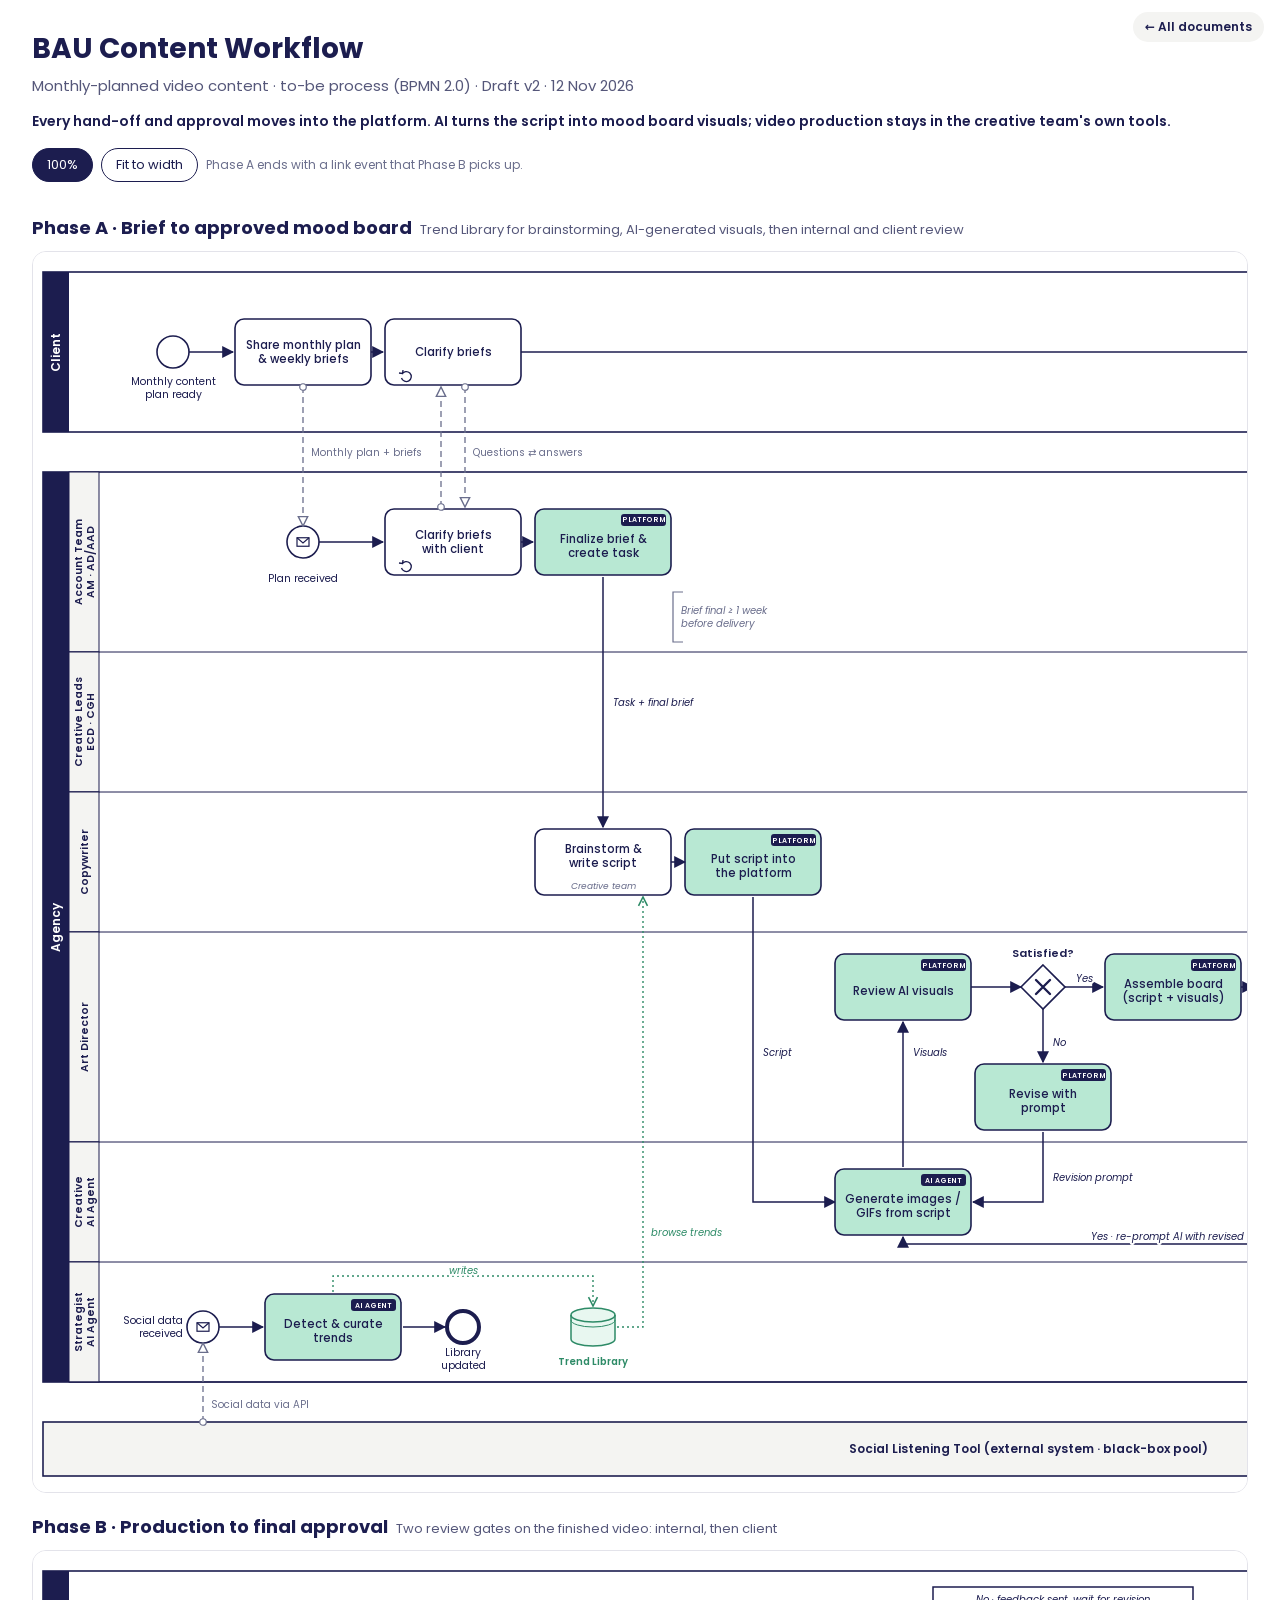
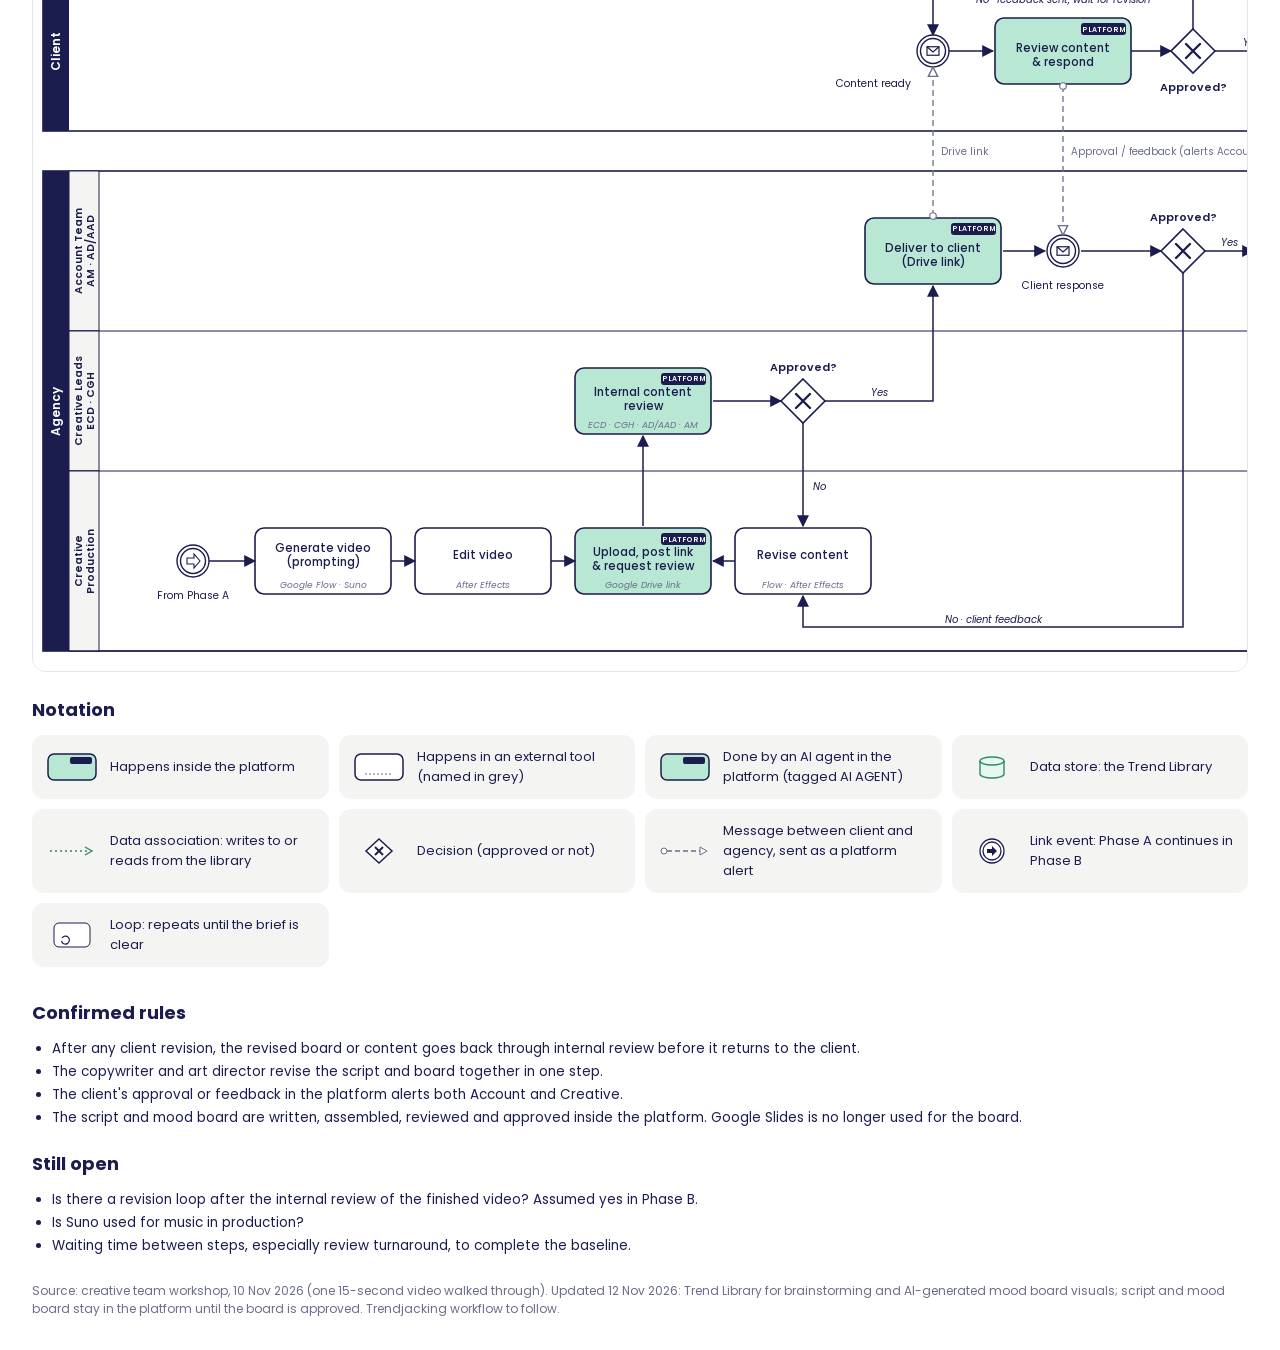
==== bau-bpmn.html @ 3fa32e84 "Add workflow BPMNs, SLA simulations and directory page Co-Authored-By: Claude Opus 5.5 <noreply@anth" ====
<!DOCTYPE html>
<html lang="en">
<head>
<meta charset="utf-8">
<meta name="robots" content="noindex, nofollow">
<meta name="viewport" content="width=device-width, initial-scale=1">
<title>BAU Content Workflow · BPMN</title>
<link href="https://fonts.googleapis.com/css2?family=Poppins:wght@400;500;600;700&display=swap" rel="stylesheet">
<style>
  :root { --navy:#1C1D4F; --mint:#B8E8D3; --grey:#F4F4F2; --msg:#6A6E8C; }
  * { box-sizing:border-box; }
  body { margin:0; font-family:Poppins, system-ui, sans-serif; color:var(--navy); background:#fff; }
  header { padding:28px 32px 4px; }
  h1 { margin:0; font-size:28px; font-weight:700; }
  .sub { margin:4px 0 0; font-size:15px; color:#55577a; }
  .key { margin:14px 0 0; font-size:14px; font-weight:600; }
  .toolbar { display:flex; gap:8px; align-items:center; padding:12px 32px; flex-wrap:wrap; }
  .toolbar button { font:inherit; font-size:13px; padding:6px 14px; border-radius:999px; border:1.5px solid var(--navy); background:#fff; color:var(--navy); cursor:pointer; }
  .toolbar button.on { background:var(--navy); color:#fff; }
  .toolbar span { font-size:12px; color:var(--msg); }
  h2 { font-size:18px; margin:20px 32px 10px; }
  h2 small { font-weight:400; font-size:13px; color:#55577a; margin-left:8px; }
  .canvas { margin:0 32px; border-radius:14px; border:1px solid #e3e3ea; overflow:auto; background:#fff; }
  .canvas svg { display:block; }
  body.fit .canvas svg { width:100%; height:auto; }
  section { padding:16px 32px 8px; }
  .legend { display:grid; grid-template-columns:repeat(auto-fill, minmax(240px, 1fr)); gap:10px; }
  .card { background:var(--grey); border-radius:12px; padding:12px 14px; display:flex; gap:12px; align-items:center; font-size:13px; }
  .card svg { flex:none; }
  ul.q { margin:0; padding-left:20px; font-size:13.5px; line-height:1.7; }
  footer { padding:16px 32px 32px; font-size:12px; color:var(--msg); }
</style>
</head>
<body>
<a href="./" style="position:fixed;top:12px;right:16px;z-index:20;font:600 12px Poppins,system-ui,sans-serif;color:#1C1D4F;background:#F4F4F2;border-radius:999px;padding:6px 12px;text-decoration:none">← All documents</a>
<header>
  <h1>BAU Content Workflow</h1>
  <p class="sub">Monthly-planned video content · to-be process (BPMN 2.0) · Draft v2 · 12 Nov 2026</p>
  <p class="key">Every hand-off and approval moves into the platform. AI turns the script into mood board visuals; video production stays in the creative team's own tools.</p>
</header>
<div class="toolbar">
  <button id="b100" class="on">100%</button><button id="bfit">Fit to width</button>
  <span>Phase A ends with a link event that Phase B picks up.</span>
</div>

<h2>Phase A · Brief to approved mood board<small>Trend Library for brainstorming, AI-generated visuals, then internal and client review</small></h2>
<div class="canvas"><svg id="bpmnA" xmlns="http://www.w3.org/2000/svg" viewBox="0 0 1990 1240" width="1990" height="1240" role="img" aria-label="Phase A: from monthly plan and brief to a client-approved mood board" font-family="Poppins, system-ui, sans-serif"><defs>
<marker id="seqArrow" viewBox="0 0 10 10" refX="9" refY="5" markerWidth="8" markerHeight="8" orient="auto-start-reverse"><path d="M 0 0 L 10 5 L 0 10 z" fill="#1C1D4F"/></marker>
<marker id="msgArrow" viewBox="0 0 10 10" refX="9" refY="5" markerWidth="9" markerHeight="9" orient="auto-start-reverse"><path d="M 1 1 L 9 5 L 1 9 z" fill="#fff" stroke="#6A6E8C" stroke-width="1.2"/></marker>
<marker id="assocArrow" viewBox="0 0 10 10" refX="9" refY="5" markerWidth="8" markerHeight="8" orient="auto-start-reverse"><path d="M 1 1 L 9 5 L 1 9" fill="none" stroke="#2E8B67" stroke-width="1.4"/></marker>
<marker id="msgStart" viewBox="0 0 10 10" refX="5" refY="5" markerWidth="7" markerHeight="7"><circle cx="5" cy="5" r="3.6" fill="#fff" stroke="#6A6E8C" stroke-width="1.3"/></marker>
</defs><rect x="10" y="20" width="1970" height="160" fill="#fff" stroke="#1C1D4F" stroke-width="1.6"/><rect x="10" y="20" width="26" height="160" fill="#1C1D4F"/><text transform="translate(27.0 100.0) rotate(-90)" font-size="12" font-weight="600" fill="#fff" text-anchor="middle">Client</text><rect x="10" y="220" width="1970" height="910" fill="#fff" stroke="#1C1D4F" stroke-width="1.6"/><rect x="10" y="220" width="26" height="910" fill="#1C1D4F"/><text transform="translate(27.0 675.0) rotate(-90)" font-size="12" font-weight="600" fill="#fff" text-anchor="middle">Agency</text><rect x="36" y="220" width="30" height="180" fill="#F4F4F2" stroke="#1C1D4F" stroke-width="1"/><line x1="36" y1="400" x2="1980" y2="400" stroke="#1C1D4F" stroke-width="1"/><text transform="translate(49.0 310.0) rotate(-90)" font-size="10.5" font-weight="600" fill="#1C1D4F" text-anchor="middle">Account Team</text><text transform="translate(61.0 310.0) rotate(-90)" font-size="10.5" font-weight="600" fill="#1C1D4F" text-anchor="middle">AM · AD/AAD</text><rect x="36" y="400" width="30" height="140" fill="#F4F4F2" stroke="#1C1D4F" stroke-width="1"/><line x1="36" y1="540" x2="1980" y2="540" stroke="#1C1D4F" stroke-width="1"/><text transform="translate(49.0 470.0) rotate(-90)" font-size="10.5" font-weight="600" fill="#1C1D4F" text-anchor="middle">Creative Leads</text><text transform="translate(61.0 470.0) rotate(-90)" font-size="10.5" font-weight="600" fill="#1C1D4F" text-anchor="middle">ECD · CGH</text><rect x="36" y="540" width="30" height="140" fill="#F4F4F2" stroke="#1C1D4F" stroke-width="1"/><line x1="36" y1="680" x2="1980" y2="680" stroke="#1C1D4F" stroke-width="1"/><text transform="translate(55.0 610.0) rotate(-90)" font-size="10.5" font-weight="600" fill="#1C1D4F" text-anchor="middle">Copywriter</text><rect x="36" y="680" width="30" height="210" fill="#F4F4F2" stroke="#1C1D4F" stroke-width="1"/><line x1="36" y1="890" x2="1980" y2="890" stroke="#1C1D4F" stroke-width="1"/><text transform="translate(55.0 785.0) rotate(-90)" font-size="10.5" font-weight="600" fill="#1C1D4F" text-anchor="middle">Art Director</text><rect x="36" y="890" width="30" height="120" fill="#F4F4F2" stroke="#1C1D4F" stroke-width="1"/><line x1="36" y1="1010" x2="1980" y2="1010" stroke="#1C1D4F" stroke-width="1"/><text transform="translate(49.0 950.0) rotate(-90)" font-size="10.5" font-weight="600" fill="#1C1D4F" text-anchor="middle">Creative</text><text transform="translate(61.0 950.0) rotate(-90)" font-size="10.5" font-weight="600" fill="#1C1D4F" text-anchor="middle">AI Agent</text><rect x="36" y="1010" width="30" height="120" fill="#F4F4F2" stroke="#1C1D4F" stroke-width="1"/><line x1="36" y1="1130" x2="1980" y2="1130" stroke="#1C1D4F" stroke-width="1"/><text transform="translate(49.0 1070.0) rotate(-90)" font-size="10.5" font-weight="600" fill="#1C1D4F" text-anchor="middle">Strategist</text><text transform="translate(61.0 1070.0) rotate(-90)" font-size="10.5" font-weight="600" fill="#1C1D4F" text-anchor="middle">AI Agent</text><rect x="10" y="1170" width="1970" height="54" fill="#F4F4F2" stroke="#1C1D4F" stroke-width="1.6"/><text font-size="12" text-anchor="middle" font-weight="600" fill="#1C1D4F"><tspan x="995" y="1201.2">Social Listening Tool  (external system · black-box pool)</tspan></text><circle cx="140" cy="100" r="16" fill="#fff" stroke="#1C1D4F" stroke-width="1.6"/><text font-size="10.5" text-anchor="middle" font-weight="400" fill="#1C1D4F"><tspan x="140" y="133.1">Monthly content</tspan><tspan x="140" y="146.2">plan ready</tspan></text><rect x="202.0" y="67.0" width="136" height="66" rx="9" fill="#fff" stroke="#1C1D4F" stroke-width="1.6"/><text font-size="11.5" text-anchor="middle" font-weight="500" fill="#1C1D4F"><tspan x="270" y="96.8">Share monthly plan</tspan><tspan x="270" y="111.2">&amp; weekly briefs</tspan></text><rect x="352.0" y="67.0" width="136" height="66" rx="9" fill="#fff" stroke="#1C1D4F" stroke-width="1.6"/><text font-size="11.5" text-anchor="middle" font-weight="500" fill="#1C1D4F"><tspan x="420" y="104.0">Clarify briefs</tspan></text><path d="M 368.5 126.0 A 5 5 0 1 0 369.0 122.0" fill="none" stroke="#1C1D4F" stroke-width="1.3"/><polyline points="366.0,121.0 369.5,121.5 370.0,118.0" fill="none" stroke="#1C1D4F" stroke-width="1.3"/><circle cx="1570" cy="100" r="16" fill="#fff" stroke="#1C1D4F" stroke-width="1.4"/><circle cx="1570" cy="100" r="12.5" fill="none" stroke="#1C1D4F" stroke-width="1.4"/><rect x="1564.0" y="95.75" width="12" height="8.5" fill="#fff" stroke="#1C1D4F" stroke-width="1.2"/><polyline points="1564.0,95.75 1570,101 1576.0,95.75" fill="none" stroke="#1C1D4F" stroke-width="1.2"/><text font-size="10.5" text-anchor="end" font-weight="400" fill="#1C1D4F"><tspan x="1548" y="135.7">Board ready</tspan></text><rect x="1632.0" y="67.0" width="136" height="66" rx="9" fill="#B8E8D3" stroke="#1C1D4F" stroke-width="1.6"/><rect x="1718.0" y="72.0" width="45" height="12" rx="3" fill="#1C1D4F"/><text font-size="7" text-anchor="middle" font-weight="600" fill="#fff"><tspan x="1740.5" y="80.5">PLATFORM</tspan></text><text font-size="11.5" text-anchor="middle" font-weight="500" fill="#1C1D4F"><tspan x="1700" y="100.8">Review board</tspan><tspan x="1700" y="115.2">&amp; respond</tspan></text><polygon points="1830,78 1852,100 1830,122 1808,100" fill="#fff" stroke="#1C1D4F" stroke-width="1.6"/><path d="M 1823 93 L 1837 107 M 1837 93 L 1823 107" stroke="#1C1D4F" stroke-width="2.4" stroke-linecap="round"/><text font-size="11" text-anchor="middle" font-weight="600" fill="#1C1D4F"><tspan x="1830" y="139.8">Approved?</tspan></text><circle cx="1930" cy="100" r="16" fill="#fff" stroke="#1C1D4F" stroke-width="4"/><text font-size="10.5" text-anchor="middle" font-weight="400" fill="#1C1D4F"><tspan x="1930" y="133.1">Board</tspan><tspan x="1930" y="146.2">approved</tspan></text><path d="M 156 100 L 200 100" fill="none" stroke="#1C1D4F" stroke-width="1.5" marker-end="url(#seqArrow)"/><path d="M 338 100 L 350 100" fill="none" stroke="#1C1D4F" stroke-width="1.5" marker-end="url(#seqArrow)"/><path d="M 488 100 L 1552 100" fill="none" stroke="#1C1D4F" stroke-width="1.5" marker-end="url(#seqArrow)"/><path d="M 1586 100 L 1630 100" fill="none" stroke="#1C1D4F" stroke-width="1.5" marker-end="url(#seqArrow)"/><path d="M 1768 100 L 1808 100" fill="none" stroke="#1C1D4F" stroke-width="1.5" marker-end="url(#seqArrow)"/><path d="M 1852 100 L 1914 100" fill="none" stroke="#1C1D4F" stroke-width="1.5" marker-end="url(#seqArrow)"/><text font-size="10" text-anchor="middle" font-weight="400" fill="#1C1D4F" font-style="italic" stroke="#fff" stroke-width="4" stroke-linejoin="round" paint-order="stroke"><tspan x="1883" y="94.5">Yes</tspan></text><path d="M 1830 78 L 1830 36 L 1570 36 L 1570 84" fill="none" stroke="#1C1D4F" stroke-width="1.5" marker-end="url(#seqArrow)"/><text font-size="10" text-anchor="middle" font-weight="400" fill="#1C1D4F" font-style="italic" stroke="#fff" stroke-width="4" stroke-linejoin="round" paint-order="stroke"><tspan x="1700" y="51.5">No · feedback sent, wait for revision</tspan></text><circle cx="270" cy="290" r="16" fill="#fff" stroke="#1C1D4F" stroke-width="1.6"/><rect x="264.0" y="285.75" width="12" height="8.5" fill="#fff" stroke="#1C1D4F" stroke-width="1.2"/><polyline points="264.0,285.75 270,291 276.0,285.75" fill="none" stroke="#1C1D4F" stroke-width="1.2"/><text font-size="10.5" text-anchor="middle" font-weight="400" fill="#1C1D4F"><tspan x="270" y="329.7">Plan received</tspan></text><rect x="352.0" y="257.0" width="136" height="66" rx="9" fill="#fff" stroke="#1C1D4F" stroke-width="1.6"/><text font-size="11.5" text-anchor="middle" font-weight="500" fill="#1C1D4F"><tspan x="420" y="286.8">Clarify briefs</tspan><tspan x="420" y="301.2">with client</tspan></text><path d="M 368.5 316.0 A 5 5 0 1 0 369.0 312.0" fill="none" stroke="#1C1D4F" stroke-width="1.3"/><polyline points="366.0,311.0 369.5,311.5 370.0,308.0" fill="none" stroke="#1C1D4F" stroke-width="1.3"/><rect x="502.0" y="257.0" width="136" height="66" rx="9" fill="#B8E8D3" stroke="#1C1D4F" stroke-width="1.6"/><rect x="588.0" y="262.0" width="45" height="12" rx="3" fill="#1C1D4F"/><text font-size="7" text-anchor="middle" font-weight="600" fill="#fff"><tspan x="610.5" y="270.4">PLATFORM</tspan></text><text font-size="11.5" text-anchor="middle" font-weight="500" fill="#1C1D4F"><tspan x="570" y="290.8">Finalize brief &amp;</tspan><tspan x="570" y="305.2">create task</tspan></text><path d="M 650 340 L 640 340 L 640 390 L 650 390" fill="none" stroke="#6A6E8C" stroke-width="1.2"/><text font-size="10" text-anchor="start" font-weight="400" fill="#6A6E8C" font-style="italic"><tspan x="648" y="362.2">Brief final ≥ 1 week</tspan><tspan x="648" y="374.8">before delivery</tspan></text><rect x="1502.0" y="257.0" width="136" height="66" rx="9" fill="#B8E8D3" stroke="#1C1D4F" stroke-width="1.6"/><rect x="1588.0" y="262.0" width="45" height="12" rx="3" fill="#1C1D4F"/><text font-size="7" text-anchor="middle" font-weight="600" fill="#fff"><tspan x="1610.5" y="270.4">PLATFORM</tspan></text><text font-size="11.5" text-anchor="middle" font-weight="500" fill="#1C1D4F"><tspan x="1570" y="290.8">Send board</tspan><tspan x="1570" y="305.2">to client</tspan></text><circle cx="1700" cy="290" r="16" fill="#fff" stroke="#1C1D4F" stroke-width="1.4"/><circle cx="1700" cy="290" r="12.5" fill="none" stroke="#1C1D4F" stroke-width="1.4"/><rect x="1694.0" y="285.75" width="12" height="8.5" fill="#fff" stroke="#1C1D4F" stroke-width="1.2"/><polyline points="1694.0,285.75 1700,291 1706.0,285.75" fill="none" stroke="#1C1D4F" stroke-width="1.2"/><text font-size="10.5" text-anchor="middle" font-weight="400" fill="#1C1D4F"><tspan x="1700" y="327.7">Client response</tspan></text><polygon points="1820,268 1842,290 1820,312 1798,290" fill="#fff" stroke="#1C1D4F" stroke-width="1.6"/><path d="M 1813 283 L 1827 297 M 1827 283 L 1813 297" stroke="#1C1D4F" stroke-width="2.4" stroke-linecap="round"/><text font-size="11" text-anchor="middle" font-weight="600" fill="#1C1D4F"><tspan x="1820" y="259.9">Approved?</tspan></text><circle cx="1930" cy="290" r="16" fill="#fff" stroke="#1C1D4F" stroke-width="1.4"/><circle cx="1930" cy="290" r="12.5" fill="none" stroke="#1C1D4F" stroke-width="1.4"/><polygon points="1924,287 1931,287 1931,283 1937,290 1931,297 1931,293 1924,293" fill="#1C1D4F" stroke="#1C1D4F" stroke-width="1.1"/><text font-size="10.5" text-anchor="middle" font-weight="400" fill="#1C1D4F"><tspan x="1930" y="327.7">To Phase B</tspan></text><path d="M 286 290 L 350 290" fill="none" stroke="#1C1D4F" stroke-width="1.5" marker-end="url(#seqArrow)"/><path d="M 488 290 L 500 290" fill="none" stroke="#1C1D4F" stroke-width="1.5" marker-end="url(#seqArrow)"/><path d="M 1640 290 L 1682 290" fill="none" stroke="#1C1D4F" stroke-width="1.5" marker-end="url(#seqArrow)"/><path d="M 1718 290 L 1798 290" fill="none" stroke="#1C1D4F" stroke-width="1.5" marker-end="url(#seqArrow)"/><path d="M 1842 290 L 1912 290" fill="none" stroke="#1C1D4F" stroke-width="1.5" marker-end="url(#seqArrow)"/><text font-size="10" text-anchor="middle" font-weight="400" fill="#1C1D4F" font-style="italic" stroke="#fff" stroke-width="4" stroke-linejoin="round" paint-order="stroke"><tspan x="1877" y="284.5">Yes</tspan></text><rect x="1222.0" y="437.0" width="136" height="66" rx="9" fill="#B8E8D3" stroke="#1C1D4F" stroke-width="1.6"/><rect x="1308.0" y="442.0" width="45" height="12" rx="3" fill="#1C1D4F"/><text font-size="7" text-anchor="middle" font-weight="600" fill="#fff"><tspan x="1330.5" y="450.4">PLATFORM</tspan></text><text font-size="11.5" text-anchor="middle" font-weight="500" fill="#1C1D4F"><tspan x="1290" y="470.8">Internal board review</tspan><tspan x="1290" y="485.2">ECD + AD/AAD</tspan></text><polygon points="1430,448 1452,470 1430,492 1408,470" fill="#fff" stroke="#1C1D4F" stroke-width="1.6"/><path d="M 1423 463 L 1437 477 M 1437 463 L 1423 477" stroke="#1C1D4F" stroke-width="2.4" stroke-linecap="round"/><text font-size="11" text-anchor="middle" font-weight="600" fill="#1C1D4F"><tspan x="1430" y="439.9">Approved?</tspan></text><path d="M 1358 470 L 1408 470" fill="none" stroke="#1C1D4F" stroke-width="1.5" marker-end="url(#seqArrow)"/><path d="M 1452 470 L 1570 470 L 1570 325" fill="none" stroke="#1C1D4F" stroke-width="1.5" marker-end="url(#seqArrow)"/><text font-size="10" text-anchor="middle" font-weight="400" fill="#1C1D4F" font-style="italic" stroke="#fff" stroke-width="4" stroke-linejoin="round" paint-order="stroke"><tspan x="1510" y="464.5">Yes</tspan></text><rect x="502.0" y="577.0" width="136" height="66" rx="9" fill="#fff" stroke="#1C1D4F" stroke-width="1.6"/><text font-size="11.5" text-anchor="middle" font-weight="500" fill="#1C1D4F"><tspan x="570" y="600.8">Brainstorm &amp;</tspan><tspan x="570" y="615.2">write script</tspan></text><text font-size="9" text-anchor="middle" font-weight="400" fill="#6A6E8C" font-style="italic"><tspan x="570" y="637.1">Creative team</tspan></text><rect x="652.0" y="577.0" width="136" height="66" rx="9" fill="#B8E8D3" stroke="#1C1D4F" stroke-width="1.6"/><rect x="738.0" y="582.0" width="45" height="12" rx="3" fill="#1C1D4F"/><text font-size="7" text-anchor="middle" font-weight="600" fill="#fff"><tspan x="760.5" y="590.5">PLATFORM</tspan></text><text font-size="11.5" text-anchor="middle" font-weight="500" fill="#1C1D4F"><tspan x="720" y="610.8">Put script into</tspan><tspan x="720" y="625.2">the platform</tspan></text><rect x="1362.0" y="577.0" width="136" height="66" rx="9" fill="#B8E8D3" stroke="#1C1D4F" stroke-width="1.6"/><rect x="1448.0" y="582.0" width="45" height="12" rx="3" fill="#1C1D4F"/><text font-size="7" text-anchor="middle" font-weight="600" fill="#fff"><tspan x="1470.5" y="590.5">PLATFORM</tspan></text><text font-size="11.5" text-anchor="middle" font-weight="500" fill="#1C1D4F"><tspan x="1430" y="610.8">Revise script &amp; board</tspan><tspan x="1430" y="625.2">(Copywriter + AD)</tspan></text><path d="M 570 325 L 570 575" fill="none" stroke="#1C1D4F" stroke-width="1.5" marker-end="url(#seqArrow)"/><text font-size="10" text-anchor="start" font-weight="400" fill="#1C1D4F" font-style="italic" stroke="#fff" stroke-width="4" stroke-linejoin="round" paint-order="stroke"><tspan x="580" y="453.5">Task + final brief</tspan></text><path d="M 638 610 L 652 610" fill="none" stroke="#1C1D4F" stroke-width="1.5" marker-end="url(#seqArrow)"/><path d="M 720 645 L 720 950 L 802 950" fill="none" stroke="#1C1D4F" stroke-width="1.5" marker-end="url(#seqArrow)"/><text font-size="10" text-anchor="start" font-weight="400" fill="#1C1D4F" font-style="italic" stroke="#fff" stroke-width="4" stroke-linejoin="round" paint-order="stroke"><tspan x="730" y="803.5">Script</tspan></text><path d="M 1430 492 L 1430 575" fill="none" stroke="#1C1D4F" stroke-width="1.5" marker-end="url(#seqArrow)"/><text font-size="10" text-anchor="start" font-weight="400" fill="#1C1D4F" font-style="italic" stroke="#fff" stroke-width="4" stroke-linejoin="round" paint-order="stroke"><tspan x="1440" y="563.5">No</tspan></text><path d="M 1820 312 L 1820 610 L 1500 610" fill="none" stroke="#1C1D4F" stroke-width="1.5" marker-end="url(#seqArrow)"/><text font-size="10" text-anchor="middle" font-weight="400" fill="#1C1D4F" font-style="italic" stroke="#fff" stroke-width="4" stroke-linejoin="round" paint-order="stroke"><tspan x="1660" y="604.5">No · client feedback</tspan></text><path d="M 1430 645 L 1430 713" fill="none" stroke="#1C1D4F" stroke-width="1.5" marker-end="url(#seqArrow)"/><polygon points="1430,713 1452,735 1430,757 1408,735" fill="#fff" stroke="#1C1D4F" stroke-width="1.6"/><path d="M 1423 728 L 1437 742 M 1437 728 L 1423 742" stroke="#1C1D4F" stroke-width="2.4" stroke-linecap="round"/><text font-size="11" text-anchor="middle" font-weight="600" fill="#1C1D4F"><tspan x="1500" y="700.0">New visuals</tspan><tspan x="1500" y="713.7">needed?</tspan></text><path d="M 1408 735 L 1360 735" fill="none" stroke="#1C1D4F" stroke-width="1.5" marker-end="url(#seqArrow)"/><text font-size="10" text-anchor="middle" font-weight="400" fill="#1C1D4F" font-style="italic" stroke="#fff" stroke-width="4" stroke-linejoin="round" paint-order="stroke"><tspan x="1384" y="729.5">No</tspan></text><path d="M 1430 757 L 1430 992 L 870 992 L 870 985" fill="none" stroke="#1C1D4F" stroke-width="1.5" marker-end="url(#seqArrow)"/><text font-size="10" text-anchor="middle" font-weight="400" fill="#1C1D4F" font-style="italic" stroke="#fff" stroke-width="4" stroke-linejoin="round" paint-order="stroke"><tspan x="1150" y="987.5">Yes · re-prompt AI with revised script</tspan></text><rect x="802.0" y="702.0" width="136" height="66" rx="9" fill="#B8E8D3" stroke="#1C1D4F" stroke-width="1.6"/><rect x="888.0" y="707.0" width="45" height="12" rx="3" fill="#1C1D4F"/><text font-size="7" text-anchor="middle" font-weight="600" fill="#fff"><tspan x="910.5" y="715.5">PLATFORM</tspan></text><text font-size="11.5" text-anchor="middle" font-weight="500" fill="#1C1D4F"><tspan x="870" y="743.0">Review AI visuals</tspan></text><polygon points="1010,713 1032,735 1010,757 988,735" fill="#fff" stroke="#1C1D4F" stroke-width="1.6"/><path d="M 1003 728 L 1017 742 M 1017 728 L 1003 742" stroke="#1C1D4F" stroke-width="2.4" stroke-linecap="round"/><text font-size="11" text-anchor="middle" font-weight="600" fill="#1C1D4F"><tspan x="1010" y="704.9">Satisfied?</tspan></text><rect x="942.0" y="812.0" width="136" height="66" rx="9" fill="#B8E8D3" stroke="#1C1D4F" stroke-width="1.6"/><rect x="1028.0" y="817.0" width="45" height="12" rx="3" fill="#1C1D4F"/><text font-size="7" text-anchor="middle" font-weight="600" fill="#fff"><tspan x="1050.5" y="825.5">PLATFORM</tspan></text><text font-size="11.5" text-anchor="middle" font-weight="500" fill="#1C1D4F"><tspan x="1010" y="845.8">Revise with</tspan><tspan x="1010" y="860.2">prompt</tspan></text><rect x="1072.0" y="702.0" width="136" height="66" rx="9" fill="#B8E8D3" stroke="#1C1D4F" stroke-width="1.6"/><rect x="1158.0" y="707.0" width="45" height="12" rx="3" fill="#1C1D4F"/><text font-size="7" text-anchor="middle" font-weight="600" fill="#fff"><tspan x="1180.5" y="715.5">PLATFORM</tspan></text><text font-size="11.5" text-anchor="middle" font-weight="500" fill="#1C1D4F"><tspan x="1140" y="735.8">Assemble board</tspan><tspan x="1140" y="750.2">(script + visuals)</tspan></text><rect x="1222.0" y="702.0" width="136" height="66" rx="9" fill="#B8E8D3" stroke="#1C1D4F" stroke-width="1.6"/><rect x="1308.0" y="707.0" width="45" height="12" rx="3" fill="#1C1D4F"/><text font-size="7" text-anchor="middle" font-weight="600" fill="#fff"><tspan x="1330.5" y="715.5">PLATFORM</tspan></text><text font-size="11.5" text-anchor="middle" font-weight="500" fill="#1C1D4F"><tspan x="1290" y="735.8">Submit board</tspan><tspan x="1290" y="750.2">for review</tspan></text><path d="M 938 735 L 988 735" fill="none" stroke="#1C1D4F" stroke-width="1.5" marker-end="url(#seqArrow)"/><path d="M 1010 757 L 1010 810" fill="none" stroke="#1C1D4F" stroke-width="1.5" marker-end="url(#seqArrow)"/><text font-size="10" text-anchor="start" font-weight="400" fill="#1C1D4F" font-style="italic" stroke="#fff" stroke-width="4" stroke-linejoin="round" paint-order="stroke"><tspan x="1020" y="793.5">No</tspan></text><path d="M 1032 735 L 1070 735" fill="none" stroke="#1C1D4F" stroke-width="1.5" marker-end="url(#seqArrow)"/><text font-size="10" text-anchor="middle" font-weight="400" fill="#1C1D4F" font-style="italic" stroke="#fff" stroke-width="4" stroke-linejoin="round" paint-order="stroke"><tspan x="1051" y="729.5">Yes</tspan></text><path d="M 1208 735 L 1220 735" fill="none" stroke="#1C1D4F" stroke-width="1.5" marker-end="url(#seqArrow)"/><path d="M 1290 700 L 1290 505" fill="none" stroke="#1C1D4F" stroke-width="1.5" marker-end="url(#seqArrow)"/><path d="M 1010 880 L 1010 950 L 940 950" fill="none" stroke="#1C1D4F" stroke-width="1.5" marker-end="url(#seqArrow)"/><text font-size="10" text-anchor="start" font-weight="400" fill="#1C1D4F" font-style="italic" stroke="#fff" stroke-width="4" stroke-linejoin="round" paint-order="stroke"><tspan x="1020" y="928.5">Revision prompt</tspan></text><rect x="802.0" y="917.0" width="136" height="66" rx="9" fill="#B8E8D3" stroke="#1C1D4F" stroke-width="1.6"/><rect x="888.0" y="922.0" width="45" height="12" rx="3" fill="#1C1D4F"/><text font-size="7" text-anchor="middle" font-weight="600" fill="#fff"><tspan x="910.5" y="930.5">AI AGENT</tspan></text><text font-size="11.5" text-anchor="middle" font-weight="500" fill="#1C1D4F"><tspan x="870" y="950.8">Generate images /</tspan><tspan x="870" y="965.2">GIFs from script</tspan></text><path d="M 870 915 L 870 770" fill="none" stroke="#1C1D4F" stroke-width="1.5" marker-end="url(#seqArrow)"/><text font-size="10" text-anchor="start" font-weight="400" fill="#1C1D4F" font-style="italic" stroke="#fff" stroke-width="4" stroke-linejoin="round" paint-order="stroke"><tspan x="880" y="803.5">Visuals</tspan></text><circle cx="170" cy="1075" r="16" fill="#fff" stroke="#1C1D4F" stroke-width="1.6"/><rect x="164.0" y="1070.75" width="12" height="8.5" fill="#fff" stroke="#1C1D4F" stroke-width="1.2"/><polyline points="164.0,1070.75 170,1076 176.0,1070.75" fill="none" stroke="#1C1D4F" stroke-width="1.2"/><text font-size="10.5" text-anchor="end" font-weight="400" fill="#1C1D4F"><tspan x="150" y="1072.1">Social data</tspan><tspan x="150" y="1085.2">received</tspan></text><rect x="232.0" y="1042.0" width="136" height="66" rx="9" fill="#B8E8D3" stroke="#1C1D4F" stroke-width="1.6"/><rect x="318.0" y="1047.0" width="45" height="12" rx="3" fill="#1C1D4F"/><text font-size="7" text-anchor="middle" font-weight="600" fill="#fff"><tspan x="340.5" y="1055.5">AI AGENT</tspan></text><text font-size="11.5" text-anchor="middle" font-weight="500" fill="#1C1D4F"><tspan x="300" y="1075.8">Detect &amp; curate</tspan><tspan x="300" y="1090.2">trends</tspan></text><circle cx="430" cy="1075" r="16" fill="#fff" stroke="#1C1D4F" stroke-width="4"/><text font-size="10.5" text-anchor="middle" font-weight="400" fill="#1C1D4F"><tspan x="430" y="1104.1">Library</tspan><tspan x="430" y="1117.2">updated</tspan></text><path d="M 538.0 1063.0 A 22.0 7 0 0 1 582.0 1063.0 L 582.0 1087.0 A 22.0 7 0 0 1 538.0 1087.0 Z" fill="#E8F7F0" stroke="#2E8B67" stroke-width="1.5"/><path d="M 538.0 1063.0 A 22.0 7 0 0 0 582.0 1063.0" fill="none" stroke="#2E8B67" stroke-width="1.5"/><path d="M 538.0 1068.0 A 22.0 7 0 0 0 582.0 1068.0" fill="none" stroke="#2E8B67" stroke-width="1"/><text font-size="10" text-anchor="middle" font-weight="600" fill="#2E8B67"><tspan x="560" y="1112.5">Trend Library</tspan></text><path d="M 186 1075 L 230 1075" fill="none" stroke="#1C1D4F" stroke-width="1.5" marker-end="url(#seqArrow)"/><path d="M 370 1075 L 412 1075" fill="none" stroke="#1C1D4F" stroke-width="1.5" marker-end="url(#seqArrow)"/><path d="M 300 1040 L 300 1024 L 560 1024 L 560 1054" fill="none" stroke="#2E8B67" stroke-width="1.4" stroke-dasharray="2 3" marker-end="url(#assocArrow)"/><text font-size="10" text-anchor="middle" font-weight="400" fill="#2E8B67" font-style="italic" stroke="#fff" stroke-width="4" stroke-linejoin="round" paint-order="stroke"><tspan x="430" y="1021.5">writes</tspan></text><path d="M 584 1075 L 610 1075 L 610 645" fill="none" stroke="#2E8B67" stroke-width="1.4" stroke-dasharray="2 3" marker-end="url(#assocArrow)"/><text font-size="10" text-anchor="start" font-weight="400" fill="#2E8B67" font-style="italic" stroke="#fff" stroke-width="4" stroke-linejoin="round" paint-order="stroke"><tspan x="618" y="983.5">browse trends</tspan></text><path d="M 170 1170 L 170 1091" fill="none" stroke="#6A6E8C" stroke-width="1.3" stroke-dasharray="6 4" marker-start="url(#msgStart)" marker-end="url(#msgArrow)"/><text font-size="10" text-anchor="start" font-weight="400" fill="#6A6E8C" stroke="#fff" stroke-width="4" stroke-linejoin="round" paint-order="stroke"><tspan x="178" y="1155.5">Social data via API</tspan></text><path d="M 270 135 L 270 274" fill="none" stroke="#6A6E8C" stroke-width="1.3" stroke-dasharray="6 4" marker-start="url(#msgStart)" marker-end="url(#msgArrow)"/><text font-size="10" text-anchor="start" font-weight="400" fill="#6A6E8C" stroke="#fff" stroke-width="4" stroke-linejoin="round" paint-order="stroke"><tspan x="278" y="203.5">Monthly plan + briefs</tspan></text><path d="M 408 255 L 408 135" fill="none" stroke="#6A6E8C" stroke-width="1.3" stroke-dasharray="6 4" marker-start="url(#msgStart)" marker-end="url(#msgArrow)"/><path d="M 432 135 L 432 255" fill="none" stroke="#6A6E8C" stroke-width="1.3" stroke-dasharray="6 4" marker-start="url(#msgStart)" marker-end="url(#msgArrow)"/><text font-size="10" text-anchor="start" font-weight="400" fill="#6A6E8C" stroke="#fff" stroke-width="4" stroke-linejoin="round" paint-order="stroke"><tspan x="440" y="203.5">Questions ⇄ answers</tspan></text><path d="M 1570 255 L 1570 116" fill="none" stroke="#6A6E8C" stroke-width="1.3" stroke-dasharray="6 4" marker-start="url(#msgStart)" marker-end="url(#msgArrow)"/><text font-size="10" text-anchor="start" font-weight="400" fill="#6A6E8C" stroke="#fff" stroke-width="4" stroke-linejoin="round" paint-order="stroke"><tspan x="1578" y="203.5">Board in platform</tspan></text><path d="M 1700 135 L 1700 274" fill="none" stroke="#6A6E8C" stroke-width="1.3" stroke-dasharray="6 4" marker-start="url(#msgStart)" marker-end="url(#msgArrow)"/><text font-size="10" text-anchor="start" font-weight="400" fill="#6A6E8C" stroke="#fff" stroke-width="4" stroke-linejoin="round" paint-order="stroke"><tspan x="1708" y="203.5">Approval / feedback (alerts Account + Creative)</tspan></text></svg></div>

<h2>Phase B · Production to final approval<small>Two review gates on the finished video: internal, then client</small></h2>
<div class="canvas"><svg id="bpmnB" xmlns="http://www.w3.org/2000/svg" viewBox="0 0 1470 720" width="1470" height="720" role="img" aria-label="Phase B: from approved mood board to client-approved video" font-family="Poppins, system-ui, sans-serif"><defs>
<marker id="seqArrow" viewBox="0 0 10 10" refX="9" refY="5" markerWidth="8" markerHeight="8" orient="auto-start-reverse"><path d="M 0 0 L 10 5 L 0 10 z" fill="#1C1D4F"/></marker>
<marker id="msgArrow" viewBox="0 0 10 10" refX="9" refY="5" markerWidth="9" markerHeight="9" orient="auto-start-reverse"><path d="M 1 1 L 9 5 L 1 9 z" fill="#fff" stroke="#6A6E8C" stroke-width="1.2"/></marker>
<marker id="assocArrow" viewBox="0 0 10 10" refX="9" refY="5" markerWidth="8" markerHeight="8" orient="auto-start-reverse"><path d="M 1 1 L 9 5 L 1 9" fill="none" stroke="#2E8B67" stroke-width="1.4"/></marker>
<marker id="msgStart" viewBox="0 0 10 10" refX="5" refY="5" markerWidth="7" markerHeight="7"><circle cx="5" cy="5" r="3.6" fill="#fff" stroke="#6A6E8C" stroke-width="1.3"/></marker>
</defs><rect x="10" y="20" width="1450" height="160" fill="#fff" stroke="#1C1D4F" stroke-width="1.6"/><rect x="10" y="20" width="26" height="160" fill="#1C1D4F"/><text transform="translate(27.0 100.0) rotate(-90)" font-size="12" font-weight="600" fill="#fff" text-anchor="middle">Client</text><rect x="10" y="220" width="1450" height="480" fill="#fff" stroke="#1C1D4F" stroke-width="1.6"/><rect x="10" y="220" width="26" height="480" fill="#1C1D4F"/><text transform="translate(27.0 460.0) rotate(-90)" font-size="12" font-weight="600" fill="#fff" text-anchor="middle">Agency</text><rect x="36" y="220" width="30" height="160" fill="#F4F4F2" stroke="#1C1D4F" stroke-width="1"/><line x1="36" y1="380" x2="1460" y2="380" stroke="#1C1D4F" stroke-width="1"/><text transform="translate(49.0 300.0) rotate(-90)" font-size="10.5" font-weight="600" fill="#1C1D4F" text-anchor="middle">Account Team</text><text transform="translate(61.0 300.0) rotate(-90)" font-size="10.5" font-weight="600" fill="#1C1D4F" text-anchor="middle">AM · AD/AAD</text><rect x="36" y="380" width="30" height="140" fill="#F4F4F2" stroke="#1C1D4F" stroke-width="1"/><line x1="36" y1="520" x2="1460" y2="520" stroke="#1C1D4F" stroke-width="1"/><text transform="translate(49.0 450.0) rotate(-90)" font-size="10.5" font-weight="600" fill="#1C1D4F" text-anchor="middle">Creative Leads</text><text transform="translate(61.0 450.0) rotate(-90)" font-size="10.5" font-weight="600" fill="#1C1D4F" text-anchor="middle">ECD · CGH</text><rect x="36" y="520" width="30" height="180" fill="#F4F4F2" stroke="#1C1D4F" stroke-width="1"/><line x1="36" y1="700" x2="1460" y2="700" stroke="#1C1D4F" stroke-width="1"/><text transform="translate(49.0 610.0) rotate(-90)" font-size="10.5" font-weight="600" fill="#1C1D4F" text-anchor="middle">Creative</text><text transform="translate(61.0 610.0) rotate(-90)" font-size="10.5" font-weight="600" fill="#1C1D4F" text-anchor="middle">Production</text><circle cx="160" cy="610" r="16" fill="#fff" stroke="#1C1D4F" stroke-width="1.4"/><circle cx="160" cy="610" r="12.5" fill="none" stroke="#1C1D4F" stroke-width="1.4"/><polygon points="154,607 161,607 161,603 167,610 161,617 161,613 154,613" fill="#fff" stroke="#1C1D4F" stroke-width="1.1"/><text font-size="10.5" text-anchor="middle" font-weight="400" fill="#1C1D4F"><tspan x="160" y="647.7">From Phase A</tspan></text><rect x="222.0" y="577.0" width="136" height="66" rx="9" fill="#fff" stroke="#1C1D4F" stroke-width="1.6"/><text font-size="11.5" text-anchor="middle" font-weight="500" fill="#1C1D4F"><tspan x="290" y="600.8">Generate video</tspan><tspan x="290" y="615.2">(prompting)</tspan></text><text font-size="9" text-anchor="middle" font-weight="400" fill="#6A6E8C" font-style="italic"><tspan x="290" y="637.1">Google Flow · Suno</tspan></text><rect x="382.0" y="577.0" width="136" height="66" rx="9" fill="#fff" stroke="#1C1D4F" stroke-width="1.6"/><text font-size="11.5" text-anchor="middle" font-weight="500" fill="#1C1D4F"><tspan x="450" y="608.0">Edit video</tspan></text><text font-size="9" text-anchor="middle" font-weight="400" fill="#6A6E8C" font-style="italic"><tspan x="450" y="637.1">After Effects</tspan></text><rect x="542.0" y="577.0" width="136" height="66" rx="9" fill="#B8E8D3" stroke="#1C1D4F" stroke-width="1.6"/><rect x="628.0" y="582.0" width="45" height="12" rx="3" fill="#1C1D4F"/><text font-size="7" text-anchor="middle" font-weight="600" fill="#fff"><tspan x="650.5" y="590.5">PLATFORM</tspan></text><text font-size="11.5" text-anchor="middle" font-weight="500" fill="#1C1D4F"><tspan x="610" y="604.8">Upload, post link</tspan><tspan x="610" y="619.2">&amp; request review</tspan></text><text font-size="9" text-anchor="middle" font-weight="400" fill="#6A6E8C" font-style="italic"><tspan x="610" y="637.1">Google Drive link</tspan></text><rect x="702.0" y="577.0" width="136" height="66" rx="9" fill="#fff" stroke="#1C1D4F" stroke-width="1.6"/><text font-size="11.5" text-anchor="middle" font-weight="500" fill="#1C1D4F"><tspan x="770" y="608.0">Revise content</tspan></text><text font-size="9" text-anchor="middle" font-weight="400" fill="#6A6E8C" font-style="italic"><tspan x="770" y="637.1">Flow · After Effects</tspan></text><path d="M 176 610 L 222 610" fill="none" stroke="#1C1D4F" stroke-width="1.5" marker-end="url(#seqArrow)"/><path d="M 358 610 L 382 610" fill="none" stroke="#1C1D4F" stroke-width="1.5" marker-end="url(#seqArrow)"/><path d="M 518 610 L 542 610" fill="none" stroke="#1C1D4F" stroke-width="1.5" marker-end="url(#seqArrow)"/><path d="M 702 610 L 680 610" fill="none" stroke="#1C1D4F" stroke-width="1.5" marker-end="url(#seqArrow)"/><path d="M 610 575 L 610 485" fill="none" stroke="#1C1D4F" stroke-width="1.5" marker-end="url(#seqArrow)"/><rect x="542.0" y="417.0" width="136" height="66" rx="9" fill="#B8E8D3" stroke="#1C1D4F" stroke-width="1.6"/><rect x="628.0" y="422.0" width="45" height="12" rx="3" fill="#1C1D4F"/><text font-size="7" text-anchor="middle" font-weight="600" fill="#fff"><tspan x="650.5" y="430.4">PLATFORM</tspan></text><text font-size="11.5" text-anchor="middle" font-weight="500" fill="#1C1D4F"><tspan x="610" y="444.8">Internal content</tspan><tspan x="610" y="459.2">review</tspan></text><text font-size="9" text-anchor="middle" font-weight="400" fill="#6A6E8C" font-style="italic"><tspan x="610" y="477.1">ECD · CGH · AD/AAD · AM</tspan></text><polygon points="770,428 792,450 770,472 748,450" fill="#fff" stroke="#1C1D4F" stroke-width="1.6"/><path d="M 763 443 L 777 457 M 777 443 L 763 457" stroke="#1C1D4F" stroke-width="2.4" stroke-linecap="round"/><text font-size="11" text-anchor="middle" font-weight="600" fill="#1C1D4F"><tspan x="770" y="419.9">Approved?</tspan></text><path d="M 680 450 L 748 450" fill="none" stroke="#1C1D4F" stroke-width="1.5" marker-end="url(#seqArrow)"/><path d="M 770 472 L 770 575" fill="none" stroke="#1C1D4F" stroke-width="1.5" marker-end="url(#seqArrow)"/><text font-size="10" text-anchor="start" font-weight="400" fill="#1C1D4F" font-style="italic" stroke="#fff" stroke-width="4" stroke-linejoin="round" paint-order="stroke"><tspan x="780" y="538.5">No</tspan></text><path d="M 792 450 L 900 450 L 900 335" fill="none" stroke="#1C1D4F" stroke-width="1.5" marker-end="url(#seqArrow)"/><text font-size="10" text-anchor="middle" font-weight="400" fill="#1C1D4F" font-style="italic" stroke="#fff" stroke-width="4" stroke-linejoin="round" paint-order="stroke"><tspan x="846" y="444.5">Yes</tspan></text><rect x="832.0" y="267.0" width="136" height="66" rx="9" fill="#B8E8D3" stroke="#1C1D4F" stroke-width="1.6"/><rect x="918.0" y="272.0" width="45" height="12" rx="3" fill="#1C1D4F"/><text font-size="7" text-anchor="middle" font-weight="600" fill="#fff"><tspan x="940.5" y="280.4">PLATFORM</tspan></text><text font-size="11.5" text-anchor="middle" font-weight="500" fill="#1C1D4F"><tspan x="900" y="300.8">Deliver to client</tspan><tspan x="900" y="315.2">(Drive link)</tspan></text><circle cx="1030" cy="300" r="16" fill="#fff" stroke="#1C1D4F" stroke-width="1.4"/><circle cx="1030" cy="300" r="12.5" fill="none" stroke="#1C1D4F" stroke-width="1.4"/><rect x="1024.0" y="295.75" width="12" height="8.5" fill="#fff" stroke="#1C1D4F" stroke-width="1.2"/><polyline points="1024.0,295.75 1030,301 1036.0,295.75" fill="none" stroke="#1C1D4F" stroke-width="1.2"/><text font-size="10.5" text-anchor="middle" font-weight="400" fill="#1C1D4F"><tspan x="1030" y="337.7">Client response</tspan></text><polygon points="1150,278 1172,300 1150,322 1128,300" fill="#fff" stroke="#1C1D4F" stroke-width="1.6"/><path d="M 1143 293 L 1157 307 M 1157 293 L 1143 307" stroke="#1C1D4F" stroke-width="2.4" stroke-linecap="round"/><text font-size="11" text-anchor="middle" font-weight="600" fill="#1C1D4F"><tspan x="1150" y="269.9">Approved?</tspan></text><rect x="1222.0" y="267.0" width="136" height="66" rx="9" fill="#B8E8D3" stroke="#1C1D4F" stroke-width="1.6"/><rect x="1308.0" y="272.0" width="45" height="12" rx="3" fill="#1C1D4F"/><text font-size="7" text-anchor="middle" font-weight="600" fill="#fff"><tspan x="1330.5" y="280.4">PLATFORM</tspan></text><text font-size="11.5" text-anchor="middle" font-weight="500" fill="#1C1D4F"><tspan x="1290" y="308.0">Close task</tspan></text><circle cx="1410" cy="300" r="16" fill="#fff" stroke="#1C1D4F" stroke-width="4"/><text font-size="10.5" text-anchor="middle" font-weight="400" fill="#1C1D4F"><tspan x="1410" y="337.7">Done</tspan></text><path d="M 970 300 L 1012 300" fill="none" stroke="#1C1D4F" stroke-width="1.5" marker-end="url(#seqArrow)"/><path d="M 1048 300 L 1128 300" fill="none" stroke="#1C1D4F" stroke-width="1.5" marker-end="url(#seqArrow)"/><path d="M 1172 300 L 1220 300" fill="none" stroke="#1C1D4F" stroke-width="1.5" marker-end="url(#seqArrow)"/><text font-size="10" text-anchor="middle" font-weight="400" fill="#1C1D4F" font-style="italic" stroke="#fff" stroke-width="4" stroke-linejoin="round" paint-order="stroke"><tspan x="1196" y="294.5">Yes</tspan></text><path d="M 1360 300 L 1392 300" fill="none" stroke="#1C1D4F" stroke-width="1.5" marker-end="url(#seqArrow)"/><path d="M 1150 322 L 1150 676 L 770 676 L 770 645" fill="none" stroke="#1C1D4F" stroke-width="1.5" marker-end="url(#seqArrow)"/><text font-size="10" text-anchor="middle" font-weight="400" fill="#1C1D4F" font-style="italic" stroke="#fff" stroke-width="4" stroke-linejoin="round" paint-order="stroke"><tspan x="960" y="671.5">No · client feedback</tspan></text><circle cx="900" cy="100" r="16" fill="#fff" stroke="#1C1D4F" stroke-width="1.4"/><circle cx="900" cy="100" r="12.5" fill="none" stroke="#1C1D4F" stroke-width="1.4"/><rect x="894.0" y="95.75" width="12" height="8.5" fill="#fff" stroke="#1C1D4F" stroke-width="1.2"/><polyline points="894.0,95.75 900,101 906.0,95.75" fill="none" stroke="#1C1D4F" stroke-width="1.2"/><text font-size="10.5" text-anchor="end" font-weight="400" fill="#1C1D4F"><tspan x="878" y="135.7">Content ready</tspan></text><rect x="962.0" y="67.0" width="136" height="66" rx="9" fill="#B8E8D3" stroke="#1C1D4F" stroke-width="1.6"/><rect x="1048.0" y="72.0" width="45" height="12" rx="3" fill="#1C1D4F"/><text font-size="7" text-anchor="middle" font-weight="600" fill="#fff"><tspan x="1070.5" y="80.5">PLATFORM</tspan></text><text font-size="11.5" text-anchor="middle" font-weight="500" fill="#1C1D4F"><tspan x="1030" y="100.8">Review content</tspan><tspan x="1030" y="115.2">&amp; respond</tspan></text><polygon points="1160,78 1182,100 1160,122 1138,100" fill="#fff" stroke="#1C1D4F" stroke-width="1.6"/><path d="M 1153 93 L 1167 107 M 1167 93 L 1153 107" stroke="#1C1D4F" stroke-width="2.4" stroke-linecap="round"/><text font-size="11" text-anchor="middle" font-weight="600" fill="#1C1D4F"><tspan x="1160" y="139.8">Approved?</tspan></text><circle cx="1270" cy="100" r="16" fill="#fff" stroke="#1C1D4F" stroke-width="4"/><text font-size="10.5" text-anchor="middle" font-weight="400" fill="#1C1D4F"><tspan x="1270" y="133.1">Final</tspan><tspan x="1270" y="146.2">approval</tspan></text><path d="M 916 100 L 960 100" fill="none" stroke="#1C1D4F" stroke-width="1.5" marker-end="url(#seqArrow)"/><path d="M 1098 100 L 1138 100" fill="none" stroke="#1C1D4F" stroke-width="1.5" marker-end="url(#seqArrow)"/><path d="M 1182 100 L 1254 100" fill="none" stroke="#1C1D4F" stroke-width="1.5" marker-end="url(#seqArrow)"/><text font-size="10" text-anchor="middle" font-weight="400" fill="#1C1D4F" font-style="italic" stroke="#fff" stroke-width="4" stroke-linejoin="round" paint-order="stroke"><tspan x="1218" y="94.5">Yes</tspan></text><path d="M 1160 78 L 1160 36 L 900 36 L 900 84" fill="none" stroke="#1C1D4F" stroke-width="1.5" marker-end="url(#seqArrow)"/><text font-size="10" text-anchor="middle" font-weight="400" fill="#1C1D4F" font-style="italic" stroke="#fff" stroke-width="4" stroke-linejoin="round" paint-order="stroke"><tspan x="1030" y="51.5">No · feedback sent, wait for revision</tspan></text><path d="M 900 265 L 900 116" fill="none" stroke="#6A6E8C" stroke-width="1.3" stroke-dasharray="6 4" marker-start="url(#msgStart)" marker-end="url(#msgArrow)"/><text font-size="10" text-anchor="start" font-weight="400" fill="#6A6E8C" stroke="#fff" stroke-width="4" stroke-linejoin="round" paint-order="stroke"><tspan x="908" y="203.5">Drive link</tspan></text><path d="M 1030 135 L 1030 284" fill="none" stroke="#6A6E8C" stroke-width="1.3" stroke-dasharray="6 4" marker-start="url(#msgStart)" marker-end="url(#msgArrow)"/><text font-size="10" text-anchor="start" font-weight="400" fill="#6A6E8C" stroke="#fff" stroke-width="4" stroke-linejoin="round" paint-order="stroke"><tspan x="1038" y="203.5">Approval / feedback (alerts Account + Creative)</tspan></text></svg></div>

<section>
  <h2 style="margin:8px 0 12px">Notation</h2>
  <div class="legend">
    <div class="card"><svg width="52" height="30"><rect x="2" y="2" width="48" height="26" rx="6" fill="#B8E8D3" stroke="#1C1D4F" stroke-width="1.5"/><rect x="24" y="5" width="22" height="7" rx="2" fill="#1C1D4F"/></svg>Happens inside the platform</div>
    <div class="card"><svg width="52" height="30"><rect x="2" y="2" width="48" height="26" rx="6" fill="#fff" stroke="#1C1D4F" stroke-width="1.5"/><line x1="12" y1="22" x2="40" y2="22" stroke="#6A6E8C" stroke-dasharray="2 2"/></svg>Happens in an external tool (named in grey)</div>
    <div class="card"><svg width="52" height="30"><rect x="2" y="2" width="48" height="26" rx="6" fill="#B8E8D3" stroke="#1C1D4F" stroke-width="1.5"/><rect x="24" y="5" width="22" height="7" rx="2" fill="#1C1D4F"/></svg>Done by an AI agent in the platform (tagged AI AGENT)</div>
    <div class="card"><svg width="52" height="30"><path d="M14 9 A12 4 0 0 1 38 9 L38 22 A12 4 0 0 1 14 22 Z" fill="#E8F7F0" stroke="#2E8B67" stroke-width="1.4"/><path d="M14 9 A12 4 0 0 0 38 9" fill="none" stroke="#2E8B67" stroke-width="1.4"/></svg>Data store: the Trend Library</div>
    <div class="card"><svg width="52" height="30"><line x1="4" y1="15" x2="42" y2="15" stroke="#2E8B67" stroke-width="1.4" stroke-dasharray="2 3"/><polyline points="39,11 46,15 39,19" fill="none" stroke="#2E8B67" stroke-width="1.4"/></svg>Data association: writes to or reads from the library</div>
    <div class="card"><svg width="52" height="30"><polygon points="26,3 39,15 26,27 13,15" fill="#fff" stroke="#1C1D4F" stroke-width="1.5"/><path d="M22 11 L30 19 M30 11 L22 19" stroke="#1C1D4F" stroke-width="2"/></svg>Decision (approved or not)</div>
    <div class="card"><svg width="52" height="30"><circle cx="5" cy="15" r="3" fill="#fff" stroke="#6A6E8C"/><line x1="8" y1="15" x2="42" y2="15" stroke="#6A6E8C" stroke-width="1.3" stroke-dasharray="5 3"/><path d="M41 11 L48 15 L41 19 z" fill="#fff" stroke="#6A6E8C"/></svg>Message between client and agency, sent as a platform alert</div>
    <div class="card"><svg width="52" height="30"><circle cx="26" cy="15" r="12" fill="#fff" stroke="#1C1D4F" stroke-width="1.3"/><circle cx="26" cy="15" r="9" fill="none" stroke="#1C1D4F" stroke-width="1.3"/><polygon points="21,13 26,13 26,10 31,15 26,20 26,17 21,17" fill="#1C1D4F"/></svg>Link event: Phase A continues in Phase B</div>
    <div class="card"><svg width="52" height="30"><rect x="8" y="3" width="36" height="24" rx="5" fill="#fff" stroke="#1C1D4F"/><path d="M15.5 21 A 4 4 0 1 0 16 18" fill="none" stroke="#1C1D4F" stroke-width="1.2"/></svg>Loop: repeats until the brief is clear</div>
  </div>
</section>

<section>
  <h2 style="margin:8px 0 12px">Confirmed rules</h2>
  <ul class="q">
    <li>After any client revision, the revised board or content goes back through internal review before it returns to the client.</li>
    <li>The copywriter and art director revise the script and board together in one step.</li>
    <li>The client's approval or feedback in the platform alerts both Account and Creative.</li>
    <li>The script and mood board are written, assembled, reviewed and approved inside the platform. Google Slides is no longer used for the board.</li>
  </ul>
  <h2 style="margin:20px 0 12px">Still open</h2>
  <ul class="q">
    <li>Is there a revision loop after the internal review of the finished video? Assumed yes in Phase B.</li>
    <li>Is Suno used for music in production?</li>
    <li>Waiting time between steps, especially review turnaround, to complete the baseline.</li>
  </ul>
</section>

<footer>Source: creative team workshop, 10 Nov 2026 (one 15-second video walked through). Updated 12 Nov 2026: Trend Library for brainstorming and AI-generated mood board visuals; script and mood board stay in the platform until the board is approved. Trendjacking workflow to follow.</footer>
<script>
  const a = document.getElementById('b100'), f = document.getElementById('bfit');
  a.onclick = () => { document.body.classList.remove('fit'); a.classList.add('on'); f.classList.remove('on'); };
  f.onclick = () => { document.body.classList.add('fit'); f.classList.add('on'); a.classList.remove('on'); };
</script>
</body>
</html>
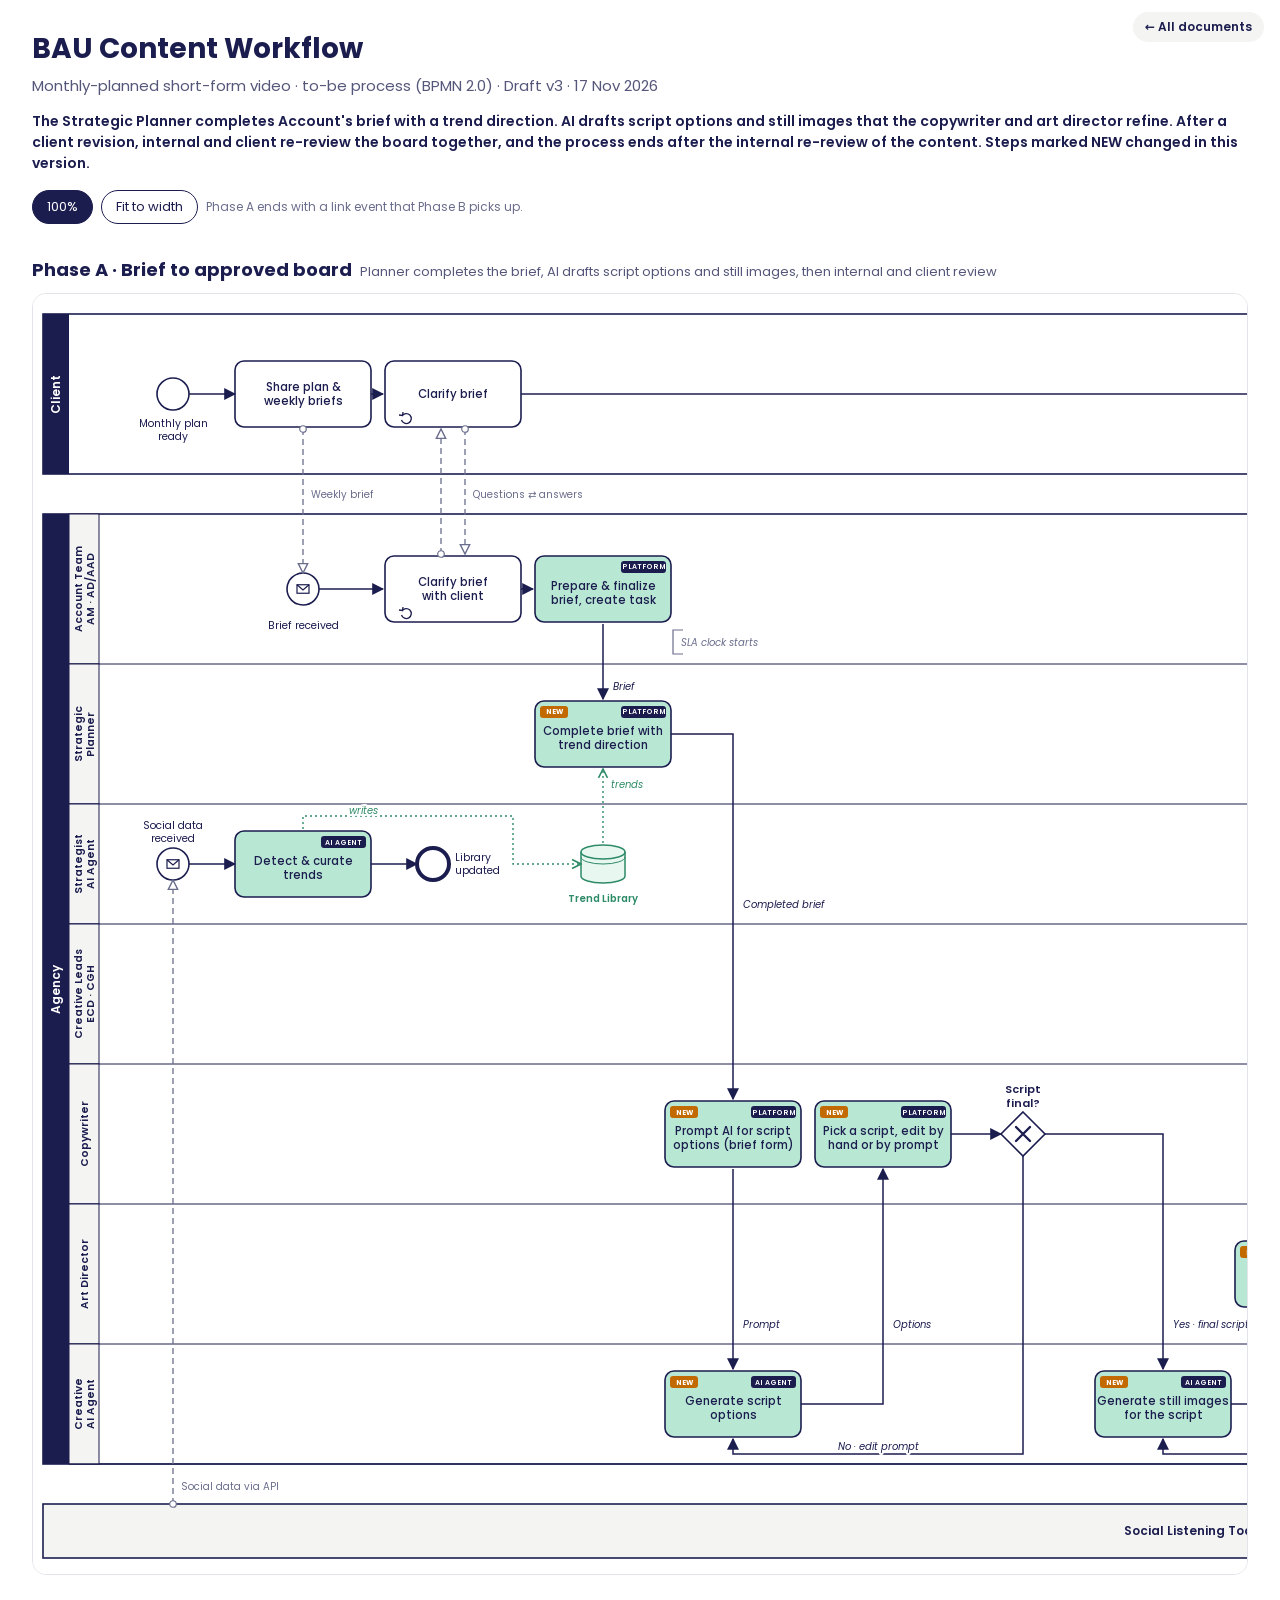
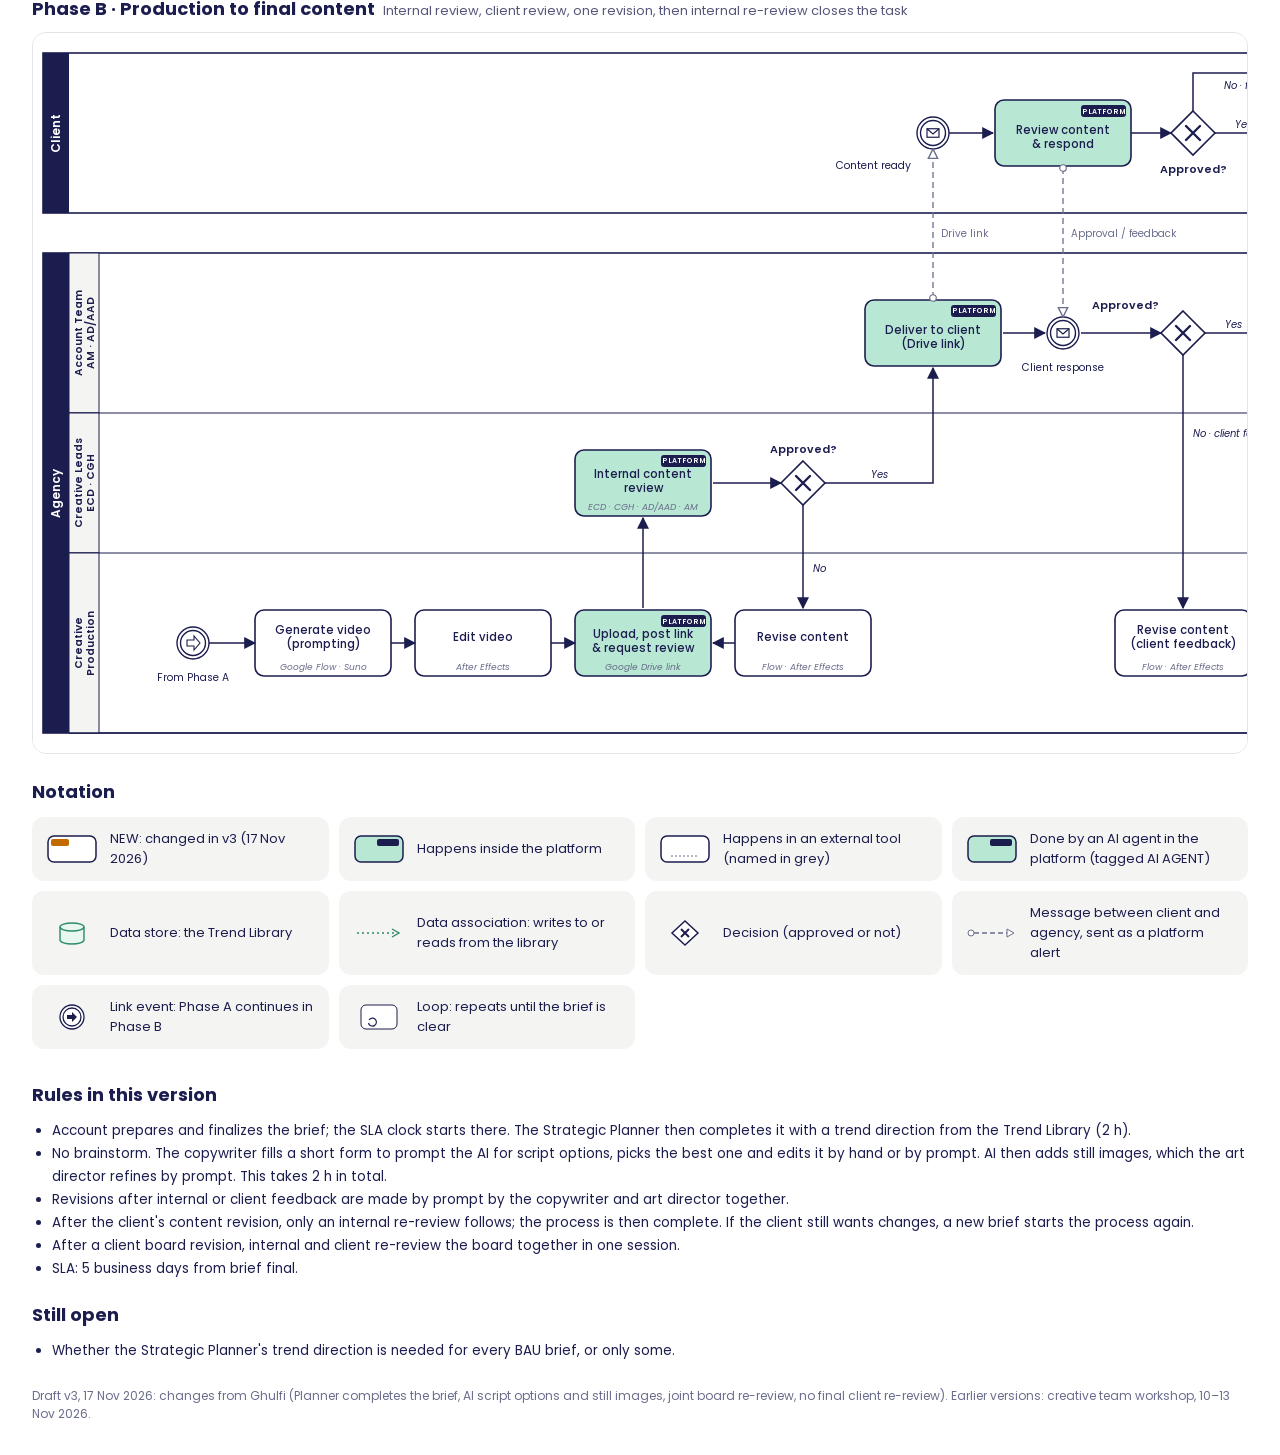
==== commit 8340602e: "v3: Planner completes brief, AI script + stills, joint BAU re-review, process ends at internal re-re" ====
--- a/bau-bpmn.html
+++ b/bau-bpmn.html
@@ -35,33 +35,34 @@
 <a href="./" style="position:fixed;top:12px;right:16px;z-index:20;font:600 12px Poppins,system-ui,sans-serif;color:#1C1D4F;background:#F4F4F2;border-radius:999px;padding:6px 12px;text-decoration:none">← All documents</a>
 <header>
   <h1>BAU Content Workflow</h1>
-  <p class="sub">Monthly-planned video content · to-be process (BPMN 2.0) · Draft v2 · 12 Nov 2026</p>
-  <p class="key">Every hand-off and approval moves into the platform. AI turns the script into mood board visuals; video production stays in the creative team's own tools.</p>
+  <p class="sub">Monthly-planned short-form video · to-be process (BPMN 2.0) · Draft v3 · 17 Nov 2026</p>
+  <p class="key">The Strategic Planner completes Account's brief with a trend direction. AI drafts script options and still images that the copywriter and art director refine. After a client revision, internal and client re-review the board together, and the process ends after the internal re-review of the content. Steps marked NEW changed in this version.</p>
 </header>
 <div class="toolbar">
   <button id="b100" class="on">100%</button><button id="bfit">Fit to width</button>
   <span>Phase A ends with a link event that Phase B picks up.</span>
 </div>
 
-<h2>Phase A · Brief to approved mood board<small>Trend Library for brainstorming, AI-generated visuals, then internal and client review</small></h2>
-<div class="canvas"><svg id="bpmnA" xmlns="http://www.w3.org/2000/svg" viewBox="0 0 1990 1240" width="1990" height="1240" role="img" aria-label="Phase A: from monthly plan and brief to a client-approved mood board" font-family="Poppins, system-ui, sans-serif"><defs>
+<h2>Phase A · Brief to approved board<small>Planner completes the brief, AI drafts script options and still images, then internal and client review</small></h2>
+<div class="canvas"><svg id="bpmnA" xmlns="http://www.w3.org/2000/svg" viewBox="0 0 2540 1280" width="2540" height="1280" role="img" aria-label="BAU Phase A: brief to approved board, with the Strategic Planner completing the brief and AI drafting script options and still images" font-family="Poppins, system-ui, sans-serif"><defs>
 <marker id="seqArrow" viewBox="0 0 10 10" refX="9" refY="5" markerWidth="8" markerHeight="8" orient="auto-start-reverse"><path d="M 0 0 L 10 5 L 0 10 z" fill="#1C1D4F"/></marker>
 <marker id="msgArrow" viewBox="0 0 10 10" refX="9" refY="5" markerWidth="9" markerHeight="9" orient="auto-start-reverse"><path d="M 1 1 L 9 5 L 1 9 z" fill="#fff" stroke="#6A6E8C" stroke-width="1.2"/></marker>
 <marker id="assocArrow" viewBox="0 0 10 10" refX="9" refY="5" markerWidth="8" markerHeight="8" orient="auto-start-reverse"><path d="M 1 1 L 9 5 L 1 9" fill="none" stroke="#2E8B67" stroke-width="1.4"/></marker>
 <marker id="msgStart" viewBox="0 0 10 10" refX="5" refY="5" markerWidth="7" markerHeight="7"><circle cx="5" cy="5" r="3.6" fill="#fff" stroke="#6A6E8C" stroke-width="1.3"/></marker>
-</defs><rect x="10" y="20" width="1970" height="160" fill="#fff" stroke="#1C1D4F" stroke-width="1.6"/><rect x="10" y="20" width="26" height="160" fill="#1C1D4F"/><text transform="translate(27.0 100.0) rotate(-90)" font-size="12" font-weight="600" fill="#fff" text-anchor="middle">Client</text><rect x="10" y="220" width="1970" height="910" fill="#fff" stroke="#1C1D4F" stroke-width="1.6"/><rect x="10" y="220" width="26" height="910" fill="#1C1D4F"/><text transform="translate(27.0 675.0) rotate(-90)" font-size="12" font-weight="600" fill="#fff" text-anchor="middle">Agency</text><rect x="36" y="220" width="30" height="180" fill="#F4F4F2" stroke="#1C1D4F" stroke-width="1"/><line x1="36" y1="400" x2="1980" y2="400" stroke="#1C1D4F" stroke-width="1"/><text transform="translate(49.0 310.0) rotate(-90)" font-size="10.5" font-weight="600" fill="#1C1D4F" text-anchor="middle">Account Team</text><text transform="translate(61.0 310.0) rotate(-90)" font-size="10.5" font-weight="600" fill="#1C1D4F" text-anchor="middle">AM · AD/AAD</text><rect x="36" y="400" width="30" height="140" fill="#F4F4F2" stroke="#1C1D4F" stroke-width="1"/><line x1="36" y1="540" x2="1980" y2="540" stroke="#1C1D4F" stroke-width="1"/><text transform="translate(49.0 470.0) rotate(-90)" font-size="10.5" font-weight="600" fill="#1C1D4F" text-anchor="middle">Creative Leads</text><text transform="translate(61.0 470.0) rotate(-90)" font-size="10.5" font-weight="600" fill="#1C1D4F" text-anchor="middle">ECD · CGH</text><rect x="36" y="540" width="30" height="140" fill="#F4F4F2" stroke="#1C1D4F" stroke-width="1"/><line x1="36" y1="680" x2="1980" y2="680" stroke="#1C1D4F" stroke-width="1"/><text transform="translate(55.0 610.0) rotate(-90)" font-size="10.5" font-weight="600" fill="#1C1D4F" text-anchor="middle">Copywriter</text><rect x="36" y="680" width="30" height="210" fill="#F4F4F2" stroke="#1C1D4F" stroke-width="1"/><line x1="36" y1="890" x2="1980" y2="890" stroke="#1C1D4F" stroke-width="1"/><text transform="translate(55.0 785.0) rotate(-90)" font-size="10.5" font-weight="600" fill="#1C1D4F" text-anchor="middle">Art Director</text><rect x="36" y="890" width="30" height="120" fill="#F4F4F2" stroke="#1C1D4F" stroke-width="1"/><line x1="36" y1="1010" x2="1980" y2="1010" stroke="#1C1D4F" stroke-width="1"/><text transform="translate(49.0 950.0) rotate(-90)" font-size="10.5" font-weight="600" fill="#1C1D4F" text-anchor="middle">Creative</text><text transform="translate(61.0 950.0) rotate(-90)" font-size="10.5" font-weight="600" fill="#1C1D4F" text-anchor="middle">AI Agent</text><rect x="36" y="1010" width="30" height="120" fill="#F4F4F2" stroke="#1C1D4F" stroke-width="1"/><line x1="36" y1="1130" x2="1980" y2="1130" stroke="#1C1D4F" stroke-width="1"/><text transform="translate(49.0 1070.0) rotate(-90)" font-size="10.5" font-weight="600" fill="#1C1D4F" text-anchor="middle">Strategist</text><text transform="translate(61.0 1070.0) rotate(-90)" font-size="10.5" font-weight="600" fill="#1C1D4F" text-anchor="middle">AI Agent</text><rect x="10" y="1170" width="1970" height="54" fill="#F4F4F2" stroke="#1C1D4F" stroke-width="1.6"/><text font-size="12" text-anchor="middle" font-weight="600" fill="#1C1D4F"><tspan x="995" y="1201.2">Social Listening Tool  (external system · black-box pool)</tspan></text><circle cx="140" cy="100" r="16" fill="#fff" stroke="#1C1D4F" stroke-width="1.6"/><text font-size="10.5" text-anchor="middle" font-weight="400" fill="#1C1D4F"><tspan x="140" y="133.1">Monthly content</tspan><tspan x="140" y="146.2">plan ready</tspan></text><rect x="202.0" y="67.0" width="136" height="66" rx="9" fill="#fff" stroke="#1C1D4F" stroke-width="1.6"/><text font-size="11.5" text-anchor="middle" font-weight="500" fill="#1C1D4F"><tspan x="270" y="96.8">Share monthly plan</tspan><tspan x="270" y="111.2">&amp; weekly briefs</tspan></text><rect x="352.0" y="67.0" width="136" height="66" rx="9" fill="#fff" stroke="#1C1D4F" stroke-width="1.6"/><text font-size="11.5" text-anchor="middle" font-weight="500" fill="#1C1D4F"><tspan x="420" y="104.0">Clarify briefs</tspan></text><path d="M 368.5 126.0 A 5 5 0 1 0 369.0 122.0" fill="none" stroke="#1C1D4F" stroke-width="1.3"/><polyline points="366.0,121.0 369.5,121.5 370.0,118.0" fill="none" stroke="#1C1D4F" stroke-width="1.3"/><circle cx="1570" cy="100" r="16" fill="#fff" stroke="#1C1D4F" stroke-width="1.4"/><circle cx="1570" cy="100" r="12.5" fill="none" stroke="#1C1D4F" stroke-width="1.4"/><rect x="1564.0" y="95.75" width="12" height="8.5" fill="#fff" stroke="#1C1D4F" stroke-width="1.2"/><polyline points="1564.0,95.75 1570,101 1576.0,95.75" fill="none" stroke="#1C1D4F" stroke-width="1.2"/><text font-size="10.5" text-anchor="end" font-weight="400" fill="#1C1D4F"><tspan x="1548" y="135.7">Board ready</tspan></text><rect x="1632.0" y="67.0" width="136" height="66" rx="9" fill="#B8E8D3" stroke="#1C1D4F" stroke-width="1.6"/><rect x="1718.0" y="72.0" width="45" height="12" rx="3" fill="#1C1D4F"/><text font-size="7" text-anchor="middle" font-weight="600" fill="#fff"><tspan x="1740.5" y="80.5">PLATFORM</tspan></text><text font-size="11.5" text-anchor="middle" font-weight="500" fill="#1C1D4F"><tspan x="1700" y="100.8">Review board</tspan><tspan x="1700" y="115.2">&amp; respond</tspan></text><polygon points="1830,78 1852,100 1830,122 1808,100" fill="#fff" stroke="#1C1D4F" stroke-width="1.6"/><path d="M 1823 93 L 1837 107 M 1837 93 L 1823 107" stroke="#1C1D4F" stroke-width="2.4" stroke-linecap="round"/><text font-size="11" text-anchor="middle" font-weight="600" fill="#1C1D4F"><tspan x="1830" y="139.8">Approved?</tspan></text><circle cx="1930" cy="100" r="16" fill="#fff" stroke="#1C1D4F" stroke-width="4"/><text font-size="10.5" text-anchor="middle" font-weight="400" fill="#1C1D4F"><tspan x="1930" y="133.1">Board</tspan><tspan x="1930" y="146.2">approved</tspan></text><path d="M 156 100 L 200 100" fill="none" stroke="#1C1D4F" stroke-width="1.5" marker-end="url(#seqArrow)"/><path d="M 338 100 L 350 100" fill="none" stroke="#1C1D4F" stroke-width="1.5" marker-end="url(#seqArrow)"/><path d="M 488 100 L 1552 100" fill="none" stroke="#1C1D4F" stroke-width="1.5" marker-end="url(#seqArrow)"/><path d="M 1586 100 L 1630 100" fill="none" stroke="#1C1D4F" stroke-width="1.5" marker-end="url(#seqArrow)"/><path d="M 1768 100 L 1808 100" fill="none" stroke="#1C1D4F" stroke-width="1.5" marker-end="url(#seqArrow)"/><path d="M 1852 100 L 1914 100" fill="none" stroke="#1C1D4F" stroke-width="1.5" marker-end="url(#seqArrow)"/><text font-size="10" text-anchor="middle" font-weight="400" fill="#1C1D4F" font-style="italic" stroke="#fff" stroke-width="4" stroke-linejoin="round" paint-order="stroke"><tspan x="1883" y="94.5">Yes</tspan></text><path d="M 1830 78 L 1830 36 L 1570 36 L 1570 84" fill="none" stroke="#1C1D4F" stroke-width="1.5" marker-end="url(#seqArrow)"/><text font-size="10" text-anchor="middle" font-weight="400" fill="#1C1D4F" font-style="italic" stroke="#fff" stroke-width="4" stroke-linejoin="round" paint-order="stroke"><tspan x="1700" y="51.5">No · feedback sent, wait for revision</tspan></text><circle cx="270" cy="290" r="16" fill="#fff" stroke="#1C1D4F" stroke-width="1.6"/><rect x="264.0" y="285.75" width="12" height="8.5" fill="#fff" stroke="#1C1D4F" stroke-width="1.2"/><polyline points="264.0,285.75 270,291 276.0,285.75" fill="none" stroke="#1C1D4F" stroke-width="1.2"/><text font-size="10.5" text-anchor="middle" font-weight="400" fill="#1C1D4F"><tspan x="270" y="329.7">Plan received</tspan></text><rect x="352.0" y="257.0" width="136" height="66" rx="9" fill="#fff" stroke="#1C1D4F" stroke-width="1.6"/><text font-size="11.5" text-anchor="middle" font-weight="500" fill="#1C1D4F"><tspan x="420" y="286.8">Clarify briefs</tspan><tspan x="420" y="301.2">with client</tspan></text><path d="M 368.5 316.0 A 5 5 0 1 0 369.0 312.0" fill="none" stroke="#1C1D4F" stroke-width="1.3"/><polyline points="366.0,311.0 369.5,311.5 370.0,308.0" fill="none" stroke="#1C1D4F" stroke-width="1.3"/><rect x="502.0" y="257.0" width="136" height="66" rx="9" fill="#B8E8D3" stroke="#1C1D4F" stroke-width="1.6"/><rect x="588.0" y="262.0" width="45" height="12" rx="3" fill="#1C1D4F"/><text font-size="7" text-anchor="middle" font-weight="600" fill="#fff"><tspan x="610.5" y="270.4">PLATFORM</tspan></text><text font-size="11.5" text-anchor="middle" font-weight="500" fill="#1C1D4F"><tspan x="570" y="290.8">Finalize brief &amp;</tspan><tspan x="570" y="305.2">create task</tspan></text><path d="M 650 340 L 640 340 L 640 390 L 650 390" fill="none" stroke="#6A6E8C" stroke-width="1.2"/><text font-size="10" text-anchor="start" font-weight="400" fill="#6A6E8C" font-style="italic"><tspan x="648" y="362.2">Brief final ≥ 1 week</tspan><tspan x="648" y="374.8">before delivery</tspan></text><rect x="1502.0" y="257.0" width="136" height="66" rx="9" fill="#B8E8D3" stroke="#1C1D4F" stroke-width="1.6"/><rect x="1588.0" y="262.0" width="45" height="12" rx="3" fill="#1C1D4F"/><text font-size="7" text-anchor="middle" font-weight="600" fill="#fff"><tspan x="1610.5" y="270.4">PLATFORM</tspan></text><text font-size="11.5" text-anchor="middle" font-weight="500" fill="#1C1D4F"><tspan x="1570" y="290.8">Send board</tspan><tspan x="1570" y="305.2">to client</tspan></text><circle cx="1700" cy="290" r="16" fill="#fff" stroke="#1C1D4F" stroke-width="1.4"/><circle cx="1700" cy="290" r="12.5" fill="none" stroke="#1C1D4F" stroke-width="1.4"/><rect x="1694.0" y="285.75" width="12" height="8.5" fill="#fff" stroke="#1C1D4F" stroke-width="1.2"/><polyline points="1694.0,285.75 1700,291 1706.0,285.75" fill="none" stroke="#1C1D4F" stroke-width="1.2"/><text font-size="10.5" text-anchor="middle" font-weight="400" fill="#1C1D4F"><tspan x="1700" y="327.7">Client response</tspan></text><polygon points="1820,268 1842,290 1820,312 1798,290" fill="#fff" stroke="#1C1D4F" stroke-width="1.6"/><path d="M 1813 283 L 1827 297 M 1827 283 L 1813 297" stroke="#1C1D4F" stroke-width="2.4" stroke-linecap="round"/><text font-size="11" text-anchor="middle" font-weight="600" fill="#1C1D4F"><tspan x="1820" y="259.9">Approved?</tspan></text><circle cx="1930" cy="290" r="16" fill="#fff" stroke="#1C1D4F" stroke-width="1.4"/><circle cx="1930" cy="290" r="12.5" fill="none" stroke="#1C1D4F" stroke-width="1.4"/><polygon points="1924,287 1931,287 1931,283 1937,290 1931,297 1931,293 1924,293" fill="#1C1D4F" stroke="#1C1D4F" stroke-width="1.1"/><text font-size="10.5" text-anchor="middle" font-weight="400" fill="#1C1D4F"><tspan x="1930" y="327.7">To Phase B</tspan></text><path d="M 286 290 L 350 290" fill="none" stroke="#1C1D4F" stroke-width="1.5" marker-end="url(#seqArrow)"/><path d="M 488 290 L 500 290" fill="none" stroke="#1C1D4F" stroke-width="1.5" marker-end="url(#seqArrow)"/><path d="M 1640 290 L 1682 290" fill="none" stroke="#1C1D4F" stroke-width="1.5" marker-end="url(#seqArrow)"/><path d="M 1718 290 L 1798 290" fill="none" stroke="#1C1D4F" stroke-width="1.5" marker-end="url(#seqArrow)"/><path d="M 1842 290 L 1912 290" fill="none" stroke="#1C1D4F" stroke-width="1.5" marker-end="url(#seqArrow)"/><text font-size="10" text-anchor="middle" font-weight="400" fill="#1C1D4F" font-style="italic" stroke="#fff" stroke-width="4" stroke-linejoin="round" paint-order="stroke"><tspan x="1877" y="284.5">Yes</tspan></text><rect x="1222.0" y="437.0" width="136" height="66" rx="9" fill="#B8E8D3" stroke="#1C1D4F" stroke-width="1.6"/><rect x="1308.0" y="442.0" width="45" height="12" rx="3" fill="#1C1D4F"/><text font-size="7" text-anchor="middle" font-weight="600" fill="#fff"><tspan x="1330.5" y="450.4">PLATFORM</tspan></text><text font-size="11.5" text-anchor="middle" font-weight="500" fill="#1C1D4F"><tspan x="1290" y="470.8">Internal board review</tspan><tspan x="1290" y="485.2">ECD + AD/AAD</tspan></text><polygon points="1430,448 1452,470 1430,492 1408,470" fill="#fff" stroke="#1C1D4F" stroke-width="1.6"/><path d="M 1423 463 L 1437 477 M 1437 463 L 1423 477" stroke="#1C1D4F" stroke-width="2.4" stroke-linecap="round"/><text font-size="11" text-anchor="middle" font-weight="600" fill="#1C1D4F"><tspan x="1430" y="439.9">Approved?</tspan></text><path d="M 1358 470 L 1408 470" fill="none" stroke="#1C1D4F" stroke-width="1.5" marker-end="url(#seqArrow)"/><path d="M 1452 470 L 1570 470 L 1570 325" fill="none" stroke="#1C1D4F" stroke-width="1.5" marker-end="url(#seqArrow)"/><text font-size="10" text-anchor="middle" font-weight="400" fill="#1C1D4F" font-style="italic" stroke="#fff" stroke-width="4" stroke-linejoin="round" paint-order="stroke"><tspan x="1510" y="464.5">Yes</tspan></text><rect x="502.0" y="577.0" width="136" height="66" rx="9" fill="#fff" stroke="#1C1D4F" stroke-width="1.6"/><text font-size="11.5" text-anchor="middle" font-weight="500" fill="#1C1D4F"><tspan x="570" y="600.8">Brainstorm &amp;</tspan><tspan x="570" y="615.2">write script</tspan></text><text font-size="9" text-anchor="middle" font-weight="400" fill="#6A6E8C" font-style="italic"><tspan x="570" y="637.1">Creative team</tspan></text><rect x="652.0" y="577.0" width="136" height="66" rx="9" fill="#B8E8D3" stroke="#1C1D4F" stroke-width="1.6"/><rect x="738.0" y="582.0" width="45" height="12" rx="3" fill="#1C1D4F"/><text font-size="7" text-anchor="middle" font-weight="600" fill="#fff"><tspan x="760.5" y="590.5">PLATFORM</tspan></text><text font-size="11.5" text-anchor="middle" font-weight="500" fill="#1C1D4F"><tspan x="720" y="610.8">Put script into</tspan><tspan x="720" y="625.2">the platform</tspan></text><rect x="1362.0" y="577.0" width="136" height="66" rx="9" fill="#B8E8D3" stroke="#1C1D4F" stroke-width="1.6"/><rect x="1448.0" y="582.0" width="45" height="12" rx="3" fill="#1C1D4F"/><text font-size="7" text-anchor="middle" font-weight="600" fill="#fff"><tspan x="1470.5" y="590.5">PLATFORM</tspan></text><text font-size="11.5" text-anchor="middle" font-weight="500" fill="#1C1D4F"><tspan x="1430" y="610.8">Revise script &amp; board</tspan><tspan x="1430" y="625.2">(Copywriter + AD)</tspan></text><path d="M 570 325 L 570 575" fill="none" stroke="#1C1D4F" stroke-width="1.5" marker-end="url(#seqArrow)"/><text font-size="10" text-anchor="start" font-weight="400" fill="#1C1D4F" font-style="italic" stroke="#fff" stroke-width="4" stroke-linejoin="round" paint-order="stroke"><tspan x="580" y="453.5">Task + final brief</tspan></text><path d="M 638 610 L 652 610" fill="none" stroke="#1C1D4F" stroke-width="1.5" marker-end="url(#seqArrow)"/><path d="M 720 645 L 720 950 L 802 950" fill="none" stroke="#1C1D4F" stroke-width="1.5" marker-end="url(#seqArrow)"/><text font-size="10" text-anchor="start" font-weight="400" fill="#1C1D4F" font-style="italic" stroke="#fff" stroke-width="4" stroke-linejoin="round" paint-order="stroke"><tspan x="730" y="803.5">Script</tspan></text><path d="M 1430 492 L 1430 575" fill="none" stroke="#1C1D4F" stroke-width="1.5" marker-end="url(#seqArrow)"/><text font-size="10" text-anchor="start" font-weight="400" fill="#1C1D4F" font-style="italic" stroke="#fff" stroke-width="4" stroke-linejoin="round" paint-order="stroke"><tspan x="1440" y="563.5">No</tspan></text><path d="M 1820 312 L 1820 610 L 1500 610" fill="none" stroke="#1C1D4F" stroke-width="1.5" marker-end="url(#seqArrow)"/><text font-size="10" text-anchor="middle" font-weight="400" fill="#1C1D4F" font-style="italic" stroke="#fff" stroke-width="4" stroke-linejoin="round" paint-order="stroke"><tspan x="1660" y="604.5">No · client feedback</tspan></text><path d="M 1430 645 L 1430 713" fill="none" stroke="#1C1D4F" stroke-width="1.5" marker-end="url(#seqArrow)"/><polygon points="1430,713 1452,735 1430,757 1408,735" fill="#fff" stroke="#1C1D4F" stroke-width="1.6"/><path d="M 1423 728 L 1437 742 M 1437 728 L 1423 742" stroke="#1C1D4F" stroke-width="2.4" stroke-linecap="round"/><text font-size="11" text-anchor="middle" font-weight="600" fill="#1C1D4F"><tspan x="1500" y="700.0">New visuals</tspan><tspan x="1500" y="713.7">needed?</tspan></text><path d="M 1408 735 L 1360 735" fill="none" stroke="#1C1D4F" stroke-width="1.5" marker-end="url(#seqArrow)"/><text font-size="10" text-anchor="middle" font-weight="400" fill="#1C1D4F" font-style="italic" stroke="#fff" stroke-width="4" stroke-linejoin="round" paint-order="stroke"><tspan x="1384" y="729.5">No</tspan></text><path d="M 1430 757 L 1430 992 L 870 992 L 870 985" fill="none" stroke="#1C1D4F" stroke-width="1.5" marker-end="url(#seqArrow)"/><text font-size="10" text-anchor="middle" font-weight="400" fill="#1C1D4F" font-style="italic" stroke="#fff" stroke-width="4" stroke-linejoin="round" paint-order="stroke"><tspan x="1150" y="987.5">Yes · re-prompt AI with revised script</tspan></text><rect x="802.0" y="702.0" width="136" height="66" rx="9" fill="#B8E8D3" stroke="#1C1D4F" stroke-width="1.6"/><rect x="888.0" y="707.0" width="45" height="12" rx="3" fill="#1C1D4F"/><text font-size="7" text-anchor="middle" font-weight="600" fill="#fff"><tspan x="910.5" y="715.5">PLATFORM</tspan></text><text font-size="11.5" text-anchor="middle" font-weight="500" fill="#1C1D4F"><tspan x="870" y="743.0">Review AI visuals</tspan></text><polygon points="1010,713 1032,735 1010,757 988,735" fill="#fff" stroke="#1C1D4F" stroke-width="1.6"/><path d="M 1003 728 L 1017 742 M 1017 728 L 1003 742" stroke="#1C1D4F" stroke-width="2.4" stroke-linecap="round"/><text font-size="11" text-anchor="middle" font-weight="600" fill="#1C1D4F"><tspan x="1010" y="704.9">Satisfied?</tspan></text><rect x="942.0" y="812.0" width="136" height="66" rx="9" fill="#B8E8D3" stroke="#1C1D4F" stroke-width="1.6"/><rect x="1028.0" y="817.0" width="45" height="12" rx="3" fill="#1C1D4F"/><text font-size="7" text-anchor="middle" font-weight="600" fill="#fff"><tspan x="1050.5" y="825.5">PLATFORM</tspan></text><text font-size="11.5" text-anchor="middle" font-weight="500" fill="#1C1D4F"><tspan x="1010" y="845.8">Revise with</tspan><tspan x="1010" y="860.2">prompt</tspan></text><rect x="1072.0" y="702.0" width="136" height="66" rx="9" fill="#B8E8D3" stroke="#1C1D4F" stroke-width="1.6"/><rect x="1158.0" y="707.0" width="45" height="12" rx="3" fill="#1C1D4F"/><text font-size="7" text-anchor="middle" font-weight="600" fill="#fff"><tspan x="1180.5" y="715.5">PLATFORM</tspan></text><text font-size="11.5" text-anchor="middle" font-weight="500" fill="#1C1D4F"><tspan x="1140" y="735.8">Assemble board</tspan><tspan x="1140" y="750.2">(script + visuals)</tspan></text><rect x="1222.0" y="702.0" width="136" height="66" rx="9" fill="#B8E8D3" stroke="#1C1D4F" stroke-width="1.6"/><rect x="1308.0" y="707.0" width="45" height="12" rx="3" fill="#1C1D4F"/><text font-size="7" text-anchor="middle" font-weight="600" fill="#fff"><tspan x="1330.5" y="715.5">PLATFORM</tspan></text><text font-size="11.5" text-anchor="middle" font-weight="500" fill="#1C1D4F"><tspan x="1290" y="735.8">Submit board</tspan><tspan x="1290" y="750.2">for review</tspan></text><path d="M 938 735 L 988 735" fill="none" stroke="#1C1D4F" stroke-width="1.5" marker-end="url(#seqArrow)"/><path d="M 1010 757 L 1010 810" fill="none" stroke="#1C1D4F" stroke-width="1.5" marker-end="url(#seqArrow)"/><text font-size="10" text-anchor="start" font-weight="400" fill="#1C1D4F" font-style="italic" stroke="#fff" stroke-width="4" stroke-linejoin="round" paint-order="stroke"><tspan x="1020" y="793.5">No</tspan></text><path d="M 1032 735 L 1070 735" fill="none" stroke="#1C1D4F" stroke-width="1.5" marker-end="url(#seqArrow)"/><text font-size="10" text-anchor="middle" font-weight="400" fill="#1C1D4F" font-style="italic" stroke="#fff" stroke-width="4" stroke-linejoin="round" paint-order="stroke"><tspan x="1051" y="729.5">Yes</tspan></text><path d="M 1208 735 L 1220 735" fill="none" stroke="#1C1D4F" stroke-width="1.5" marker-end="url(#seqArrow)"/><path d="M 1290 700 L 1290 505" fill="none" stroke="#1C1D4F" stroke-width="1.5" marker-end="url(#seqArrow)"/><path d="M 1010 880 L 1010 950 L 940 950" fill="none" stroke="#1C1D4F" stroke-width="1.5" marker-end="url(#seqArrow)"/><text font-size="10" text-anchor="start" font-weight="400" fill="#1C1D4F" font-style="italic" stroke="#fff" stroke-width="4" stroke-linejoin="round" paint-order="stroke"><tspan x="1020" y="928.5">Revision prompt</tspan></text><rect x="802.0" y="917.0" width="136" height="66" rx="9" fill="#B8E8D3" stroke="#1C1D4F" stroke-width="1.6"/><rect x="888.0" y="922.0" width="45" height="12" rx="3" fill="#1C1D4F"/><text font-size="7" text-anchor="middle" font-weight="600" fill="#fff"><tspan x="910.5" y="930.5">AI AGENT</tspan></text><text font-size="11.5" text-anchor="middle" font-weight="500" fill="#1C1D4F"><tspan x="870" y="950.8">Generate images /</tspan><tspan x="870" y="965.2">GIFs from script</tspan></text><path d="M 870 915 L 870 770" fill="none" stroke="#1C1D4F" stroke-width="1.5" marker-end="url(#seqArrow)"/><text font-size="10" text-anchor="start" font-weight="400" fill="#1C1D4F" font-style="italic" stroke="#fff" stroke-width="4" stroke-linejoin="round" paint-order="stroke"><tspan x="880" y="803.5">Visuals</tspan></text><circle cx="170" cy="1075" r="16" fill="#fff" stroke="#1C1D4F" stroke-width="1.6"/><rect x="164.0" y="1070.75" width="12" height="8.5" fill="#fff" stroke="#1C1D4F" stroke-width="1.2"/><polyline points="164.0,1070.75 170,1076 176.0,1070.75" fill="none" stroke="#1C1D4F" stroke-width="1.2"/><text font-size="10.5" text-anchor="end" font-weight="400" fill="#1C1D4F"><tspan x="150" y="1072.1">Social data</tspan><tspan x="150" y="1085.2">received</tspan></text><rect x="232.0" y="1042.0" width="136" height="66" rx="9" fill="#B8E8D3" stroke="#1C1D4F" stroke-width="1.6"/><rect x="318.0" y="1047.0" width="45" height="12" rx="3" fill="#1C1D4F"/><text font-size="7" text-anchor="middle" font-weight="600" fill="#fff"><tspan x="340.5" y="1055.5">AI AGENT</tspan></text><text font-size="11.5" text-anchor="middle" font-weight="500" fill="#1C1D4F"><tspan x="300" y="1075.8">Detect &amp; curate</tspan><tspan x="300" y="1090.2">trends</tspan></text><circle cx="430" cy="1075" r="16" fill="#fff" stroke="#1C1D4F" stroke-width="4"/><text font-size="10.5" text-anchor="middle" font-weight="400" fill="#1C1D4F"><tspan x="430" y="1104.1">Library</tspan><tspan x="430" y="1117.2">updated</tspan></text><path d="M 538.0 1063.0 A 22.0 7 0 0 1 582.0 1063.0 L 582.0 1087.0 A 22.0 7 0 0 1 538.0 1087.0 Z" fill="#E8F7F0" stroke="#2E8B67" stroke-width="1.5"/><path d="M 538.0 1063.0 A 22.0 7 0 0 0 582.0 1063.0" fill="none" stroke="#2E8B67" stroke-width="1.5"/><path d="M 538.0 1068.0 A 22.0 7 0 0 0 582.0 1068.0" fill="none" stroke="#2E8B67" stroke-width="1"/><text font-size="10" text-anchor="middle" font-weight="600" fill="#2E8B67"><tspan x="560" y="1112.5">Trend Library</tspan></text><path d="M 186 1075 L 230 1075" fill="none" stroke="#1C1D4F" stroke-width="1.5" marker-end="url(#seqArrow)"/><path d="M 370 1075 L 412 1075" fill="none" stroke="#1C1D4F" stroke-width="1.5" marker-end="url(#seqArrow)"/><path d="M 300 1040 L 300 1024 L 560 1024 L 560 1054" fill="none" stroke="#2E8B67" stroke-width="1.4" stroke-dasharray="2 3" marker-end="url(#assocArrow)"/><text font-size="10" text-anchor="middle" font-weight="400" fill="#2E8B67" font-style="italic" stroke="#fff" stroke-width="4" stroke-linejoin="round" paint-order="stroke"><tspan x="430" y="1021.5">writes</tspan></text><path d="M 584 1075 L 610 1075 L 610 645" fill="none" stroke="#2E8B67" stroke-width="1.4" stroke-dasharray="2 3" marker-end="url(#assocArrow)"/><text font-size="10" text-anchor="start" font-weight="400" fill="#2E8B67" font-style="italic" stroke="#fff" stroke-width="4" stroke-linejoin="round" paint-order="stroke"><tspan x="618" y="983.5">browse trends</tspan></text><path d="M 170 1170 L 170 1091" fill="none" stroke="#6A6E8C" stroke-width="1.3" stroke-dasharray="6 4" marker-start="url(#msgStart)" marker-end="url(#msgArrow)"/><text font-size="10" text-anchor="start" font-weight="400" fill="#6A6E8C" stroke="#fff" stroke-width="4" stroke-linejoin="round" paint-order="stroke"><tspan x="178" y="1155.5">Social data via API</tspan></text><path d="M 270 135 L 270 274" fill="none" stroke="#6A6E8C" stroke-width="1.3" stroke-dasharray="6 4" marker-start="url(#msgStart)" marker-end="url(#msgArrow)"/><text font-size="10" text-anchor="start" font-weight="400" fill="#6A6E8C" stroke="#fff" stroke-width="4" stroke-linejoin="round" paint-order="stroke"><tspan x="278" y="203.5">Monthly plan + briefs</tspan></text><path d="M 408 255 L 408 135" fill="none" stroke="#6A6E8C" stroke-width="1.3" stroke-dasharray="6 4" marker-start="url(#msgStart)" marker-end="url(#msgArrow)"/><path d="M 432 135 L 432 255" fill="none" stroke="#6A6E8C" stroke-width="1.3" stroke-dasharray="6 4" marker-start="url(#msgStart)" marker-end="url(#msgArrow)"/><text font-size="10" text-anchor="start" font-weight="400" fill="#6A6E8C" stroke="#fff" stroke-width="4" stroke-linejoin="round" paint-order="stroke"><tspan x="440" y="203.5">Questions ⇄ answers</tspan></text><path d="M 1570 255 L 1570 116" fill="none" stroke="#6A6E8C" stroke-width="1.3" stroke-dasharray="6 4" marker-start="url(#msgStart)" marker-end="url(#msgArrow)"/><text font-size="10" text-anchor="start" font-weight="400" fill="#6A6E8C" stroke="#fff" stroke-width="4" stroke-linejoin="round" paint-order="stroke"><tspan x="1578" y="203.5">Board in platform</tspan></text><path d="M 1700 135 L 1700 274" fill="none" stroke="#6A6E8C" stroke-width="1.3" stroke-dasharray="6 4" marker-start="url(#msgStart)" marker-end="url(#msgArrow)"/><text font-size="10" text-anchor="start" font-weight="400" fill="#6A6E8C" stroke="#fff" stroke-width="4" stroke-linejoin="round" paint-order="stroke"><tspan x="1708" y="203.5">Approval / feedback (alerts Account + Creative)</tspan></text></svg></div>
+</defs><rect x="10" y="20" width="2520" height="160" fill="#fff" stroke="#1C1D4F" stroke-width="1.6"/><rect x="10" y="20" width="26" height="160" fill="#1C1D4F"/><text transform="translate(27.0 100.0) rotate(-90)" font-size="12" font-weight="600" fill="#fff" text-anchor="middle">Client</text><rect x="10" y="220" width="2520" height="950" fill="#fff" stroke="#1C1D4F" stroke-width="1.6"/><rect x="10" y="220" width="26" height="950" fill="#1C1D4F"/><text transform="translate(27.0 695.0) rotate(-90)" font-size="12" font-weight="600" fill="#fff" text-anchor="middle">Agency</text><rect x="36" y="220" width="30" height="150" fill="#F4F4F2" stroke="#1C1D4F" stroke-width="1"/><line x1="36" y1="370" x2="2530" y2="370" stroke="#1C1D4F" stroke-width="1"/><text transform="translate(49.0 295.0) rotate(-90)" font-size="10.5" font-weight="600" fill="#1C1D4F" text-anchor="middle">Account Team</text><text transform="translate(61.0 295.0) rotate(-90)" font-size="10.5" font-weight="600" fill="#1C1D4F" text-anchor="middle">AM · AD/AAD</text><rect x="36" y="370" width="30" height="140" fill="#F4F4F2" stroke="#1C1D4F" stroke-width="1"/><line x1="36" y1="510" x2="2530" y2="510" stroke="#1C1D4F" stroke-width="1"/><text transform="translate(49.0 440.0) rotate(-90)" font-size="10.5" font-weight="600" fill="#1C1D4F" text-anchor="middle">Strategic</text><text transform="translate(61.0 440.0) rotate(-90)" font-size="10.5" font-weight="600" fill="#1C1D4F" text-anchor="middle">Planner</text><rect x="36" y="510" width="30" height="120" fill="#F4F4F2" stroke="#1C1D4F" stroke-width="1"/><line x1="36" y1="630" x2="2530" y2="630" stroke="#1C1D4F" stroke-width="1"/><text transform="translate(49.0 570.0) rotate(-90)" font-size="10.5" font-weight="600" fill="#1C1D4F" text-anchor="middle">Strategist</text><text transform="translate(61.0 570.0) rotate(-90)" font-size="10.5" font-weight="600" fill="#1C1D4F" text-anchor="middle">AI Agent</text><rect x="36" y="630" width="30" height="140" fill="#F4F4F2" stroke="#1C1D4F" stroke-width="1"/><line x1="36" y1="770" x2="2530" y2="770" stroke="#1C1D4F" stroke-width="1"/><text transform="translate(49.0 700.0) rotate(-90)" font-size="10.5" font-weight="600" fill="#1C1D4F" text-anchor="middle">Creative Leads</text><text transform="translate(61.0 700.0) rotate(-90)" font-size="10.5" font-weight="600" fill="#1C1D4F" text-anchor="middle">ECD · CGH</text><rect x="36" y="770" width="30" height="140" fill="#F4F4F2" stroke="#1C1D4F" stroke-width="1"/><line x1="36" y1="910" x2="2530" y2="910" stroke="#1C1D4F" stroke-width="1"/><text transform="translate(55.0 840.0) rotate(-90)" font-size="10.5" font-weight="600" fill="#1C1D4F" text-anchor="middle">Copywriter</text><rect x="36" y="910" width="30" height="140" fill="#F4F4F2" stroke="#1C1D4F" stroke-width="1"/><line x1="36" y1="1050" x2="2530" y2="1050" stroke="#1C1D4F" stroke-width="1"/><text transform="translate(55.0 980.0) rotate(-90)" font-size="10.5" font-weight="600" fill="#1C1D4F" text-anchor="middle">Art Director</text><rect x="36" y="1050" width="30" height="120" fill="#F4F4F2" stroke="#1C1D4F" stroke-width="1"/><line x1="36" y1="1170" x2="2530" y2="1170" stroke="#1C1D4F" stroke-width="1"/><text transform="translate(49.0 1110.0) rotate(-90)" font-size="10.5" font-weight="600" fill="#1C1D4F" text-anchor="middle">Creative</text><text transform="translate(61.0 1110.0) rotate(-90)" font-size="10.5" font-weight="600" fill="#1C1D4F" text-anchor="middle">AI Agent</text><rect x="10" y="1210" width="2520" height="54" fill="#F4F4F2" stroke="#1C1D4F" stroke-width="1.6"/><text font-size="12" text-anchor="middle" font-weight="600" fill="#1C1D4F"><tspan x="1270.0" y="1241.2">Social Listening Tool  (external system · black-box pool)</tspan></text><circle cx="140" cy="100" r="16" fill="#fff" stroke="#1C1D4F" stroke-width="1.6"/><text font-size="10.5" text-anchor="middle" font-weight="400" fill="#1C1D4F"><tspan x="140" y="133.1">Monthly plan</tspan><tspan x="140" y="146.2">ready</tspan></text><rect x="202.0" y="67.0" width="136" height="66" rx="9" fill="#fff" stroke="#1C1D4F" stroke-width="1.6"/><text font-size="11.5" text-anchor="middle" font-weight="500" fill="#1C1D4F"><tspan x="270" y="96.8">Share plan &amp;</tspan><tspan x="270" y="111.2">weekly briefs</tspan></text><path d="M 156 100 L 202 100" fill="none" stroke="#1C1D4F" stroke-width="1.5" marker-end="url(#seqArrow)"/><rect x="352.0" y="67.0" width="136" height="66" rx="9" fill="#fff" stroke="#1C1D4F" stroke-width="1.6"/><text font-size="11.5" text-anchor="middle" font-weight="500" fill="#1C1D4F"><tspan x="420" y="104.0">Clarify brief</tspan></text><path d="M 368.5 126.0 A 5 5 0 1 0 369.0 122.0" fill="none" stroke="#1C1D4F" stroke-width="1.3"/><polyline points="366.0,121.0 369.5,121.5 370.0,118.0" fill="none" stroke="#1C1D4F" stroke-width="1.3"/><circle cx="1830" cy="100" r="16" fill="#fff" stroke="#1C1D4F" stroke-width="1.4"/><circle cx="1830" cy="100" r="12.5" fill="none" stroke="#1C1D4F" stroke-width="1.4"/><rect x="1824.0" y="95.75" width="12" height="8.5" fill="#fff" stroke="#1C1D4F" stroke-width="1.2"/><polyline points="1824.0,95.75 1830,101 1836.0,95.75" fill="none" stroke="#1C1D4F" stroke-width="1.2"/><text font-size="10.5" text-anchor="end" font-weight="400" fill="#1C1D4F"><tspan x="1808" y="135.7">Board ready</tspan></text><rect x="1892.0" y="67.0" width="136" height="66" rx="9" fill="#B8E8D3" stroke="#1C1D4F" stroke-width="1.6"/><rect x="1978.0" y="72.0" width="45" height="12" rx="3" fill="#1C1D4F"/><text font-size="7" text-anchor="middle" font-weight="600" fill="#fff"><tspan x="2000.5" y="80.5">PLATFORM</tspan></text><text font-size="11.5" text-anchor="middle" font-weight="500" fill="#1C1D4F"><tspan x="1960" y="100.8">Review board</tspan><tspan x="1960" y="115.2">&amp; respond</tspan></text><polygon points="2090,78 2112,100 2090,122 2068,100" fill="#fff" stroke="#1C1D4F" stroke-width="1.6"/><path d="M 2083 93 L 2097 107 M 2097 93 L 2083 107" stroke="#1C1D4F" stroke-width="2.4" stroke-linecap="round"/><text font-size="11" text-anchor="middle" font-weight="600" fill="#1C1D4F"><tspan x="2090" y="139.8">Approved?</tspan></text><circle cx="2190" cy="100" r="16" fill="#fff" stroke="#1C1D4F" stroke-width="4"/><text font-size="10.5" text-anchor="middle" font-weight="400" fill="#1C1D4F"><tspan x="2190" y="133.1">Board</tspan><tspan x="2190" y="146.2">approved</tspan></text><path d="M 338 100 L 350 100" fill="none" stroke="#1C1D4F" stroke-width="1.5" marker-end="url(#seqArrow)"/><path d="M 488 100 L 1812 100" fill="none" stroke="#1C1D4F" stroke-width="1.5" marker-end="url(#seqArrow)"/><path d="M 1846 100 L 1890 100" fill="none" stroke="#1C1D4F" stroke-width="1.5" marker-end="url(#seqArrow)"/><path d="M 2028 100 L 2068 100" fill="none" stroke="#1C1D4F" stroke-width="1.5" marker-end="url(#seqArrow)"/><path d="M 2112 100 L 2174 100" fill="none" stroke="#1C1D4F" stroke-width="1.5" marker-end="url(#seqArrow)"/><text font-size="10" text-anchor="middle" font-weight="400" fill="#1C1D4F" font-style="italic" stroke="#fff" stroke-width="4" stroke-linejoin="round" paint-order="stroke"><tspan x="2143" y="94.5">Yes</tspan></text><path d="M 2090 78 L 2090 36 L 1830 36 L 1830 84" fill="none" stroke="#1C1D4F" stroke-width="1.5" marker-end="url(#seqArrow)"/><text font-size="10" text-anchor="middle" font-weight="400" fill="#1C1D4F" font-style="italic" stroke="#fff" stroke-width="4" stroke-linejoin="round" paint-order="stroke"><tspan x="1960" y="51.5">No · feedback sent</tspan></text><rect x="2232.0" y="67.0" width="136" height="66" rx="9" fill="#B8E8D3" stroke="#1C1D4F" stroke-width="1.6"/><rect x="2318.0" y="72.0" width="45" height="12" rx="3" fill="#1C1D4F"/><text font-size="7" text-anchor="middle" font-weight="600" fill="#fff"><tspan x="2340.5" y="80.5">PLATFORM</tspan></text><text font-size="11.5" text-anchor="middle" font-weight="500" fill="#1C1D4F"><tspan x="2300" y="100.8">Re-review board</tspan><tspan x="2300" y="115.2">with Cheil</tspan></text><rect x="2237.0" y="72.0" width="28" height="12" rx="3" fill="#C26A00"/><text font-size="7" text-anchor="middle" font-weight="700" fill="#fff"><tspan x="2251.0" y="80.5">NEW</tspan></text><circle cx="2420" cy="100" r="16" fill="#fff" stroke="#1C1D4F" stroke-width="4"/><text font-size="10.5" text-anchor="middle" font-weight="400" fill="#1C1D4F"><tspan x="2420" y="133.1">Board</tspan><tspan x="2420" y="146.2">re-approved</tspan></text><path d="M 2368 100 L 2404 100" fill="none" stroke="#1C1D4F" stroke-width="1.5" marker-end="url(#seqArrow)"/><circle cx="270" cy="295" r="16" fill="#fff" stroke="#1C1D4F" stroke-width="1.6"/><rect x="264.0" y="290.75" width="12" height="8.5" fill="#fff" stroke="#1C1D4F" stroke-width="1.2"/><polyline points="264.0,290.75 270,296 276.0,290.75" fill="none" stroke="#1C1D4F" stroke-width="1.2"/><text font-size="10.5" text-anchor="middle" font-weight="400" fill="#1C1D4F"><tspan x="270" y="334.7">Brief received</tspan></text><rect x="352.0" y="262.0" width="136" height="66" rx="9" fill="#fff" stroke="#1C1D4F" stroke-width="1.6"/><text font-size="11.5" text-anchor="middle" font-weight="500" fill="#1C1D4F"><tspan x="420" y="291.8">Clarify brief</tspan><tspan x="420" y="306.2">with client</tspan></text><path d="M 368.5 321.0 A 5 5 0 1 0 369.0 317.0" fill="none" stroke="#1C1D4F" stroke-width="1.3"/><polyline points="366.0,316.0 369.5,316.5 370.0,313.0" fill="none" stroke="#1C1D4F" stroke-width="1.3"/><rect x="502.0" y="262.0" width="136" height="66" rx="9" fill="#B8E8D3" stroke="#1C1D4F" stroke-width="1.6"/><rect x="588.0" y="267.0" width="45" height="12" rx="3" fill="#1C1D4F"/><text font-size="7" text-anchor="middle" font-weight="600" fill="#fff"><tspan x="610.5" y="275.4">PLATFORM</tspan></text><text font-size="11.5" text-anchor="middle" font-weight="500" fill="#1C1D4F"><tspan x="570" y="295.8">Prepare &amp; finalize</tspan><tspan x="570" y="310.2">brief, create task</tspan></text><path d="M 650 336 L 640 336 L 640 360 L 650 360" fill="none" stroke="#6A6E8C" stroke-width="1.2"/><text font-size="10" text-anchor="start" font-weight="400" fill="#6A6E8C" font-style="italic"><tspan x="648" y="351.5">SLA clock starts</tspan></text><rect x="1762.0" y="262.0" width="136" height="66" rx="9" fill="#B8E8D3" stroke="#1C1D4F" stroke-width="1.6"/><rect x="1848.0" y="267.0" width="45" height="12" rx="3" fill="#1C1D4F"/><text font-size="7" text-anchor="middle" font-weight="600" fill="#fff"><tspan x="1870.5" y="275.4">PLATFORM</tspan></text><text font-size="11.5" text-anchor="middle" font-weight="500" fill="#1C1D4F"><tspan x="1830" y="295.8">Send board</tspan><tspan x="1830" y="310.2">to client</tspan></text><circle cx="1960" cy="295" r="16" fill="#fff" stroke="#1C1D4F" stroke-width="1.4"/><circle cx="1960" cy="295" r="12.5" fill="none" stroke="#1C1D4F" stroke-width="1.4"/><rect x="1954.0" y="290.75" width="12" height="8.5" fill="#fff" stroke="#1C1D4F" stroke-width="1.2"/><polyline points="1954.0,290.75 1960,296 1966.0,290.75" fill="none" stroke="#1C1D4F" stroke-width="1.2"/><text font-size="10.5" text-anchor="middle" font-weight="400" fill="#1C1D4F"><tspan x="1960" y="332.7">Client response</tspan></text><polygon points="2090,273 2112,295 2090,317 2068,295" fill="#fff" stroke="#1C1D4F" stroke-width="1.6"/><path d="M 2083 288 L 2097 302 M 2097 288 L 2083 302" stroke="#1C1D4F" stroke-width="2.4" stroke-linecap="round"/><text font-size="11" text-anchor="middle" font-weight="600" fill="#1C1D4F"><tspan x="2150" y="270.9">Approved?</tspan></text><circle cx="2470" cy="295" r="16" fill="#fff" stroke="#1C1D4F" stroke-width="1.4"/><circle cx="2470" cy="295" r="12.5" fill="none" stroke="#1C1D4F" stroke-width="1.4"/><polygon points="2464,292 2471,292 2471,288 2477,295 2471,302 2471,298 2464,298" fill="#1C1D4F" stroke="#1C1D4F" stroke-width="1.1"/><text font-size="10.5" text-anchor="middle" font-weight="400" fill="#1C1D4F"><tspan x="2470" y="332.7">To Phase B</tspan></text><path d="M 286 295 L 350 295" fill="none" stroke="#1C1D4F" stroke-width="1.5" marker-end="url(#seqArrow)"/><path d="M 488 295 L 500 295" fill="none" stroke="#1C1D4F" stroke-width="1.5" marker-end="url(#seqArrow)"/><path d="M 1900 295 L 1942 295" fill="none" stroke="#1C1D4F" stroke-width="1.5" marker-end="url(#seqArrow)"/><path d="M 1978 295 L 2068 295" fill="none" stroke="#1C1D4F" stroke-width="1.5" marker-end="url(#seqArrow)"/><path d="M 2112 295 L 2454 295" fill="none" stroke="#1C1D4F" stroke-width="1.5" marker-end="url(#seqArrow)"/><text font-size="10" text-anchor="middle" font-weight="400" fill="#1C1D4F" font-style="italic" stroke="#fff" stroke-width="4" stroke-linejoin="round" paint-order="stroke"><tspan x="2200" y="289.5">Yes</tspan></text><path d="M 570 330 L 570 405" fill="none" stroke="#1C1D4F" stroke-width="1.5" marker-end="url(#seqArrow)"/><text font-size="10" text-anchor="start" font-weight="400" fill="#1C1D4F" font-style="italic" stroke="#fff" stroke-width="4" stroke-linejoin="round" paint-order="stroke"><tspan x="580" y="395.5">Brief</tspan></text><rect x="502.0" y="407.0" width="136" height="66" rx="9" fill="#B8E8D3" stroke="#1C1D4F" stroke-width="1.6"/><rect x="588.0" y="412.0" width="45" height="12" rx="3" fill="#1C1D4F"/><text font-size="7" text-anchor="middle" font-weight="600" fill="#fff"><tspan x="610.5" y="420.4">PLATFORM</tspan></text><text font-size="11.5" text-anchor="middle" font-weight="500" fill="#1C1D4F"><tspan x="570" y="440.8">Complete brief with</tspan><tspan x="570" y="455.2">trend direction</tspan></text><rect x="507.0" y="412.0" width="28" height="12" rx="3" fill="#C26A00"/><text font-size="7" text-anchor="middle" font-weight="700" fill="#fff"><tspan x="521.0" y="420.4">NEW</tspan></text><path d="M 638 440 L 700 440 L 700 805" fill="none" stroke="#1C1D4F" stroke-width="1.5" marker-end="url(#seqArrow)"/><text font-size="10" text-anchor="start" font-weight="400" fill="#1C1D4F" font-style="italic" stroke="#fff" stroke-width="4" stroke-linejoin="round" paint-order="stroke"><tspan x="710" y="613.5">Completed brief</tspan></text><circle cx="140" cy="570" r="16" fill="#fff" stroke="#1C1D4F" stroke-width="1.6"/><rect x="134.0" y="565.75" width="12" height="8.5" fill="#fff" stroke="#1C1D4F" stroke-width="1.2"/><polyline points="134.0,565.75 140,571 146.0,565.75" fill="none" stroke="#1C1D4F" stroke-width="1.2"/><text font-size="10.5" text-anchor="middle" font-weight="400" fill="#1C1D4F"><tspan x="140" y="535.1">Social data</tspan><tspan x="140" y="548.2">received</tspan></text><rect x="202.0" y="537.0" width="136" height="66" rx="9" fill="#B8E8D3" stroke="#1C1D4F" stroke-width="1.6"/><rect x="288.0" y="542.0" width="45" height="12" rx="3" fill="#1C1D4F"/><text font-size="7" text-anchor="middle" font-weight="600" fill="#fff"><tspan x="310.5" y="550.5">AI AGENT</tspan></text><text font-size="11.5" text-anchor="middle" font-weight="500" fill="#1C1D4F"><tspan x="270" y="570.8">Detect &amp; curate</tspan><tspan x="270" y="585.2">trends</tspan></text><circle cx="400" cy="570" r="16" fill="#fff" stroke="#1C1D4F" stroke-width="4"/><text font-size="10.5" text-anchor="start" font-weight="400" fill="#1C1D4F"><tspan x="422" y="567.1">Library</tspan><tspan x="422" y="580.2">updated</tspan></text><path d="M 156 570 L 202 570" fill="none" stroke="#1C1D4F" stroke-width="1.5" marker-end="url(#seqArrow)"/><path d="M 338 570 L 384 570" fill="none" stroke="#1C1D4F" stroke-width="1.5" marker-end="url(#seqArrow)"/><path d="M 548.0 558.0 A 22.0 7 0 0 1 592.0 558.0 L 592.0 582.0 A 22.0 7 0 0 1 548.0 582.0 Z" fill="#E8F7F0" stroke="#2E8B67" stroke-width="1.5"/><path d="M 548.0 558.0 A 22.0 7 0 0 0 592.0 558.0" fill="none" stroke="#2E8B67" stroke-width="1.5"/><path d="M 548.0 563.0 A 22.0 7 0 0 0 592.0 563.0" fill="none" stroke="#2E8B67" stroke-width="1"/><text font-size="10" text-anchor="middle" font-weight="600" fill="#2E8B67"><tspan x="570" y="607.5">Trend Library</tspan></text><path d="M 270 535 L 270 522 L 480 522 L 480 570 L 548 570" fill="none" stroke="#2E8B67" stroke-width="1.4" stroke-dasharray="2 3" marker-end="url(#assocArrow)"/><text font-size="10" text-anchor="middle" font-weight="400" fill="#2E8B67" font-style="italic" stroke="#fff" stroke-width="4" stroke-linejoin="round" paint-order="stroke"><tspan x="330" y="519.5">writes</tspan></text><path d="M 570 549 L 570 475" fill="none" stroke="#2E8B67" stroke-width="1.4" stroke-dasharray="2 3" marker-end="url(#assocArrow)"/><text font-size="10" text-anchor="start" font-weight="400" fill="#2E8B67" font-style="italic" stroke="#fff" stroke-width="4" stroke-linejoin="round" paint-order="stroke"><tspan x="578" y="493.5">trends</tspan></text><path d="M 140 1210 L 140 586" fill="none" stroke="#6A6E8C" stroke-width="1.3" stroke-dasharray="6 4" marker-start="url(#msgStart)" marker-end="url(#msgArrow)"/><text font-size="10" text-anchor="start" font-weight="400" fill="#6A6E8C" stroke="#fff" stroke-width="4" stroke-linejoin="round" paint-order="stroke"><tspan x="148" y="1195.5">Social data via API</tspan></text><rect x="632.0" y="807.0" width="136" height="66" rx="9" fill="#B8E8D3" stroke="#1C1D4F" stroke-width="1.6"/><rect x="718.0" y="812.0" width="45" height="12" rx="3" fill="#1C1D4F"/><text font-size="7" text-anchor="middle" font-weight="600" fill="#fff"><tspan x="740.5" y="820.5">PLATFORM</tspan></text><text font-size="11.5" text-anchor="middle" font-weight="500" fill="#1C1D4F"><tspan x="700" y="840.8">Prompt AI for script</tspan><tspan x="700" y="855.2">options (brief form)</tspan></text><rect x="637.0" y="812.0" width="28" height="12" rx="3" fill="#C26A00"/><text font-size="7" text-anchor="middle" font-weight="700" fill="#fff"><tspan x="651.0" y="820.5">NEW</tspan></text><rect x="782.0" y="807.0" width="136" height="66" rx="9" fill="#B8E8D3" stroke="#1C1D4F" stroke-width="1.6"/><rect x="868.0" y="812.0" width="45" height="12" rx="3" fill="#1C1D4F"/><text font-size="7" text-anchor="middle" font-weight="600" fill="#fff"><tspan x="890.5" y="820.5">PLATFORM</tspan></text><text font-size="11.5" text-anchor="middle" font-weight="500" fill="#1C1D4F"><tspan x="850" y="840.8">Pick a script, edit by</tspan><tspan x="850" y="855.2">hand or by prompt</tspan></text><rect x="787.0" y="812.0" width="28" height="12" rx="3" fill="#C26A00"/><text font-size="7" text-anchor="middle" font-weight="700" fill="#fff"><tspan x="801.0" y="820.5">NEW</tspan></text><polygon points="990,818 1012,840 990,862 968,840" fill="#fff" stroke="#1C1D4F" stroke-width="1.6"/><path d="M 983 833 L 997 847 M 997 833 L 983 847" stroke="#1C1D4F" stroke-width="2.4" stroke-linecap="round"/><text font-size="11" text-anchor="middle" font-weight="600" fill="#1C1D4F"><tspan x="990" y="799.0">Script</tspan><tspan x="990" y="812.7">final?</tspan></text><rect x="1622.0" y="807.0" width="136" height="66" rx="9" fill="#B8E8D3" stroke="#1C1D4F" stroke-width="1.6"/><rect x="1708.0" y="812.0" width="45" height="12" rx="3" fill="#1C1D4F"/><text font-size="7" text-anchor="middle" font-weight="600" fill="#fff"><tspan x="1730.5" y="820.5">PLATFORM</tspan></text><text font-size="11.5" text-anchor="middle" font-weight="500" fill="#1C1D4F"><tspan x="1690" y="840.8">Revise by prompt</tspan><tspan x="1690" y="855.2">(Copywriter + AD)</tspan></text><rect x="2022.0" y="807.0" width="136" height="66" rx="9" fill="#B8E8D3" stroke="#1C1D4F" stroke-width="1.6"/><rect x="2108.0" y="812.0" width="45" height="12" rx="3" fill="#1C1D4F"/><text font-size="7" text-anchor="middle" font-weight="600" fill="#fff"><tspan x="2130.5" y="820.5">PLATFORM</tspan></text><text font-size="11.5" text-anchor="middle" font-weight="500" fill="#1C1D4F"><tspan x="2090" y="840.8">Revise board by</tspan><tspan x="2090" y="855.2">prompt (CW + AD)</tspan></text><path d="M 700 875 L 700 1075" fill="none" stroke="#1C1D4F" stroke-width="1.5" marker-end="url(#seqArrow)"/><text font-size="10" text-anchor="start" font-weight="400" fill="#1C1D4F" font-style="italic" stroke="#fff" stroke-width="4" stroke-linejoin="round" paint-order="stroke"><tspan x="710" y="1033.5">Prompt</tspan></text><path d="M 918 840 L 968 840" fill="none" stroke="#1C1D4F" stroke-width="1.5" marker-end="url(#seqArrow)"/><path d="M 990 862 L 990 1160 L 700 1160 L 700 1145" fill="none" stroke="#1C1D4F" stroke-width="1.5" marker-end="url(#seqArrow)"/><text font-size="10" text-anchor="middle" font-weight="400" fill="#1C1D4F" font-style="italic" stroke="#fff" stroke-width="4" stroke-linejoin="round" paint-order="stroke"><tspan x="845" y="1155.5">No · edit prompt</tspan></text><path d="M 1012 840 L 1130 840 L 1130 1075" fill="none" stroke="#1C1D4F" stroke-width="1.5" marker-end="url(#seqArrow)"/><text font-size="10" text-anchor="start" font-weight="400" fill="#1C1D4F" font-style="italic" stroke="#fff" stroke-width="4" stroke-linejoin="round" paint-order="stroke"><tspan x="1140" y="1033.5">Yes · final script</tspan></text><path d="M 1690 722 L 1690 805" fill="none" stroke="#1C1D4F" stroke-width="1.5" marker-end="url(#seqArrow)"/><text font-size="10" text-anchor="start" font-weight="400" fill="#1C1D4F" font-style="italic" stroke="#fff" stroke-width="4" stroke-linejoin="round" paint-order="stroke"><tspan x="1700" y="798.5">No · feedback</tspan></text><path d="M 1690 875 L 1690 980 L 1618 980" fill="none" stroke="#1C1D4F" stroke-width="1.5" marker-end="url(#seqArrow)"/><path d="M 2090 317 L 2090 805" fill="none" stroke="#1C1D4F" stroke-width="1.5" marker-end="url(#seqArrow)"/><text font-size="10" text-anchor="start" font-weight="400" fill="#1C1D4F" font-style="italic" stroke="#fff" stroke-width="4" stroke-linejoin="round" paint-order="stroke"><tspan x="2100" y="523.5">No · client feedback</tspan></text><path d="M 2158 840 L 2300 840 L 2300 735" fill="none" stroke="#1C1D4F" stroke-width="1.5" marker-end="url(#seqArrow)"/><rect x="632.0" y="1077.0" width="136" height="66" rx="9" fill="#B8E8D3" stroke="#1C1D4F" stroke-width="1.6"/><rect x="718.0" y="1082.0" width="45" height="12" rx="3" fill="#1C1D4F"/><text font-size="7" text-anchor="middle" font-weight="600" fill="#fff"><tspan x="740.5" y="1090.5">AI AGENT</tspan></text><text font-size="11.5" text-anchor="middle" font-weight="500" fill="#1C1D4F"><tspan x="700" y="1110.8">Generate script</tspan><tspan x="700" y="1125.2">options</tspan></text><rect x="637.0" y="1082.0" width="28" height="12" rx="3" fill="#C26A00"/><text font-size="7" text-anchor="middle" font-weight="700" fill="#fff"><tspan x="651.0" y="1090.5">NEW</tspan></text><rect x="1062.0" y="1077.0" width="136" height="66" rx="9" fill="#B8E8D3" stroke="#1C1D4F" stroke-width="1.6"/><rect x="1148.0" y="1082.0" width="45" height="12" rx="3" fill="#1C1D4F"/><text font-size="7" text-anchor="middle" font-weight="600" fill="#fff"><tspan x="1170.5" y="1090.5">AI AGENT</tspan></text><text font-size="11.5" text-anchor="middle" font-weight="500" fill="#1C1D4F"><tspan x="1130" y="1110.8">Generate still images</tspan><tspan x="1130" y="1125.2">for the script</tspan></text><rect x="1067.0" y="1082.0" width="28" height="12" rx="3" fill="#C26A00"/><text font-size="7" text-anchor="middle" font-weight="700" fill="#fff"><tspan x="1081.0" y="1090.5">NEW</tspan></text><path d="M 768 1110 L 850 1110 L 850 875" fill="none" stroke="#1C1D4F" stroke-width="1.5" marker-end="url(#seqArrow)"/><text font-size="10" text-anchor="start" font-weight="400" fill="#1C1D4F" font-style="italic" stroke="#fff" stroke-width="4" stroke-linejoin="round" paint-order="stroke"><tspan x="860" y="1033.5">Options</tspan></text><path d="M 1198 1110 L 1270 1110 L 1270 1015" fill="none" stroke="#1C1D4F" stroke-width="1.5" marker-end="url(#seqArrow)"/><text font-size="10" text-anchor="start" font-weight="400" fill="#1C1D4F" font-style="italic" stroke="#fff" stroke-width="4" stroke-linejoin="round" paint-order="stroke"><tspan x="1280" y="1033.5">Images</tspan></text><rect x="1202.0" y="947.0" width="136" height="66" rx="9" fill="#B8E8D3" stroke="#1C1D4F" stroke-width="1.6"/><rect x="1288.0" y="952.0" width="45" height="12" rx="3" fill="#1C1D4F"/><text font-size="7" text-anchor="middle" font-weight="600" fill="#fff"><tspan x="1310.5" y="960.5">PLATFORM</tspan></text><text font-size="11.5" text-anchor="middle" font-weight="500" fill="#1C1D4F"><tspan x="1270" y="980.8">Review images,</tspan><tspan x="1270" y="995.2">refine by prompt</tspan></text><rect x="1207.0" y="952.0" width="28" height="12" rx="3" fill="#C26A00"/><text font-size="7" text-anchor="middle" font-weight="700" fill="#fff"><tspan x="1221.0" y="960.5">NEW</tspan></text><polygon points="1410,958 1432,980 1410,1002 1388,980" fill="#fff" stroke="#1C1D4F" stroke-width="1.6"/><path d="M 1403 973 L 1417 987 M 1417 973 L 1403 987" stroke="#1C1D4F" stroke-width="2.4" stroke-linecap="round"/><text font-size="11" text-anchor="middle" font-weight="600" fill="#1C1D4F"><tspan x="1410" y="949.9">Satisfied?</tspan></text><rect x="1482.0" y="947.0" width="136" height="66" rx="9" fill="#B8E8D3" stroke="#1C1D4F" stroke-width="1.6"/><rect x="1568.0" y="952.0" width="45" height="12" rx="3" fill="#1C1D4F"/><text font-size="7" text-anchor="middle" font-weight="600" fill="#fff"><tspan x="1590.5" y="960.5">PLATFORM</tspan></text><text font-size="11.5" text-anchor="middle" font-weight="500" fill="#1C1D4F"><tspan x="1550" y="980.8">Submit board</tspan><tspan x="1550" y="995.2">for review</tspan></text><path d="M 1338 980 L 1388 980" fill="none" stroke="#1C1D4F" stroke-width="1.5" marker-end="url(#seqArrow)"/><path d="M 1410 1002 L 1410 1160 L 1130 1160 L 1130 1145" fill="none" stroke="#1C1D4F" stroke-width="1.5" marker-end="url(#seqArrow)"/><text font-size="10" text-anchor="middle" font-weight="400" fill="#1C1D4F" font-style="italic" stroke="#fff" stroke-width="4" stroke-linejoin="round" paint-order="stroke"><tspan x="1270" y="1155.5">No · refine prompt</tspan></text><path d="M 1432 980 L 1482 980" fill="none" stroke="#1C1D4F" stroke-width="1.5" marker-end="url(#seqArrow)"/><text font-size="10" text-anchor="middle" font-weight="400" fill="#1C1D4F" font-style="italic" stroke="#fff" stroke-width="4" stroke-linejoin="round" paint-order="stroke"><tspan x="1457" y="974.5">Yes</tspan></text><path d="M 1550 945 L 1550 735" fill="none" stroke="#1C1D4F" stroke-width="1.5" marker-end="url(#seqArrow)"/><rect x="1482.0" y="667.0" width="136" height="66" rx="9" fill="#B8E8D3" stroke="#1C1D4F" stroke-width="1.6"/><rect x="1568.0" y="672.0" width="45" height="12" rx="3" fill="#1C1D4F"/><text font-size="7" text-anchor="middle" font-weight="600" fill="#fff"><tspan x="1590.5" y="680.5">PLATFORM</tspan></text><text font-size="11.5" text-anchor="middle" font-weight="500" fill="#1C1D4F"><tspan x="1550" y="700.8">Internal board review</tspan><tspan x="1550" y="715.2">ECD + AD/AAD</tspan></text><polygon points="1690,678 1712,700 1690,722 1668,700" fill="#fff" stroke="#1C1D4F" stroke-width="1.6"/><path d="M 1683 693 L 1697 707 M 1697 693 L 1683 707" stroke="#1C1D4F" stroke-width="2.4" stroke-linecap="round"/><text font-size="11" text-anchor="middle" font-weight="600" fill="#1C1D4F"><tspan x="1750" y="677.9">Approved?</tspan></text><path d="M 1618 700 L 1668 700" fill="none" stroke="#1C1D4F" stroke-width="1.5" marker-end="url(#seqArrow)"/><path d="M 1712 700 L 1830 700 L 1830 330" fill="none" stroke="#1C1D4F" stroke-width="1.5" marker-end="url(#seqArrow)"/><text font-size="10" text-anchor="middle" font-weight="400" fill="#1C1D4F" font-style="italic" stroke="#fff" stroke-width="4" stroke-linejoin="round" paint-order="stroke"><tspan x="1770" y="694.5">Yes</tspan></text><rect x="2232.0" y="667.0" width="136" height="66" rx="9" fill="#B8E8D3" stroke="#1C1D4F" stroke-width="1.6"/><rect x="2318.0" y="672.0" width="45" height="12" rx="3" fill="#1C1D4F"/><text font-size="7" text-anchor="middle" font-weight="600" fill="#fff"><tspan x="2340.5" y="680.5">PLATFORM</tspan></text><text font-size="11.5" text-anchor="middle" font-weight="500" fill="#1C1D4F"><tspan x="2300" y="700.8">Internal + client</tspan><tspan x="2300" y="715.2">re-review (together)</tspan></text><rect x="2237.0" y="672.0" width="28" height="12" rx="3" fill="#C26A00"/><text font-size="7" text-anchor="middle" font-weight="700" fill="#fff"><tspan x="2251.0" y="680.5">NEW</tspan></text><path d="M 2368 700 L 2470 700 L 2470 311" fill="none" stroke="#1C1D4F" stroke-width="1.5" marker-end="url(#seqArrow)"/><text font-size="10" text-anchor="middle" font-weight="400" fill="#1C1D4F" font-style="italic" stroke="#fff" stroke-width="4" stroke-linejoin="round" paint-order="stroke"><tspan x="2420" y="694.5">Re-approved</tspan></text><path d="M 2300 665 L 2300 135" fill="none" stroke="#6A6E8C" stroke-width="1.3" stroke-dasharray="6 4" marker-start="url(#msgStart)" marker-end="url(#msgArrow)"/><text font-size="10" text-anchor="start" font-weight="400" fill="#6A6E8C" stroke="#fff" stroke-width="4" stroke-linejoin="round" paint-order="stroke"><tspan x="2308" y="203.5">Same session</tspan></text><path d="M 270 135 L 270 279" fill="none" stroke="#6A6E8C" stroke-width="1.3" stroke-dasharray="6 4" marker-start="url(#msgStart)" marker-end="url(#msgArrow)"/><text font-size="10" text-anchor="start" font-weight="400" fill="#6A6E8C" stroke="#fff" stroke-width="4" stroke-linejoin="round" paint-order="stroke"><tspan x="278" y="203.5">Weekly brief</tspan></text><path d="M 408 260 L 408 135" fill="none" stroke="#6A6E8C" stroke-width="1.3" stroke-dasharray="6 4" marker-start="url(#msgStart)" marker-end="url(#msgArrow)"/><path d="M 432 135 L 432 260" fill="none" stroke="#6A6E8C" stroke-width="1.3" stroke-dasharray="6 4" marker-start="url(#msgStart)" marker-end="url(#msgArrow)"/><text font-size="10" text-anchor="start" font-weight="400" fill="#6A6E8C" stroke="#fff" stroke-width="4" stroke-linejoin="round" paint-order="stroke"><tspan x="440" y="203.5">Questions ⇄ answers</tspan></text><path d="M 1830 260 L 1830 116" fill="none" stroke="#6A6E8C" stroke-width="1.3" stroke-dasharray="6 4" marker-start="url(#msgStart)" marker-end="url(#msgArrow)"/><text font-size="10" text-anchor="start" font-weight="400" fill="#6A6E8C" stroke="#fff" stroke-width="4" stroke-linejoin="round" paint-order="stroke"><tspan x="1838" y="203.5">Board in platform</tspan></text><path d="M 1960 135 L 1960 279" fill="none" stroke="#6A6E8C" stroke-width="1.3" stroke-dasharray="6 4" marker-start="url(#msgStart)" marker-end="url(#msgArrow)"/><text font-size="10" text-anchor="start" font-weight="400" fill="#6A6E8C" stroke="#fff" stroke-width="4" stroke-linejoin="round" paint-order="stroke"><tspan x="1968" y="203.5">Approval / feedback</tspan></text></svg></div>
 
-<h2>Phase B · Production to final approval<small>Two review gates on the finished video: internal, then client</small></h2>
-<div class="canvas"><svg id="bpmnB" xmlns="http://www.w3.org/2000/svg" viewBox="0 0 1470 720" width="1470" height="720" role="img" aria-label="Phase B: from approved mood board to client-approved video" font-family="Poppins, system-ui, sans-serif"><defs>
+<h2>Phase B · Production to final content<small>Internal review, client review, one revision, then internal re-review closes the task</small></h2>
+<div class="canvas"><svg id="bpmnB" xmlns="http://www.w3.org/2000/svg" viewBox="0 0 1660 720" width="1660" height="720" role="img" aria-label="BAU Phase B: production to final content, with no client re-review after the internal re-review" font-family="Poppins, system-ui, sans-serif"><defs>
 <marker id="seqArrow" viewBox="0 0 10 10" refX="9" refY="5" markerWidth="8" markerHeight="8" orient="auto-start-reverse"><path d="M 0 0 L 10 5 L 0 10 z" fill="#1C1D4F"/></marker>
 <marker id="msgArrow" viewBox="0 0 10 10" refX="9" refY="5" markerWidth="9" markerHeight="9" orient="auto-start-reverse"><path d="M 1 1 L 9 5 L 1 9 z" fill="#fff" stroke="#6A6E8C" stroke-width="1.2"/></marker>
 <marker id="assocArrow" viewBox="0 0 10 10" refX="9" refY="5" markerWidth="8" markerHeight="8" orient="auto-start-reverse"><path d="M 1 1 L 9 5 L 1 9" fill="none" stroke="#2E8B67" stroke-width="1.4"/></marker>
 <marker id="msgStart" viewBox="0 0 10 10" refX="5" refY="5" markerWidth="7" markerHeight="7"><circle cx="5" cy="5" r="3.6" fill="#fff" stroke="#6A6E8C" stroke-width="1.3"/></marker>
-</defs><rect x="10" y="20" width="1450" height="160" fill="#fff" stroke="#1C1D4F" stroke-width="1.6"/><rect x="10" y="20" width="26" height="160" fill="#1C1D4F"/><text transform="translate(27.0 100.0) rotate(-90)" font-size="12" font-weight="600" fill="#fff" text-anchor="middle">Client</text><rect x="10" y="220" width="1450" height="480" fill="#fff" stroke="#1C1D4F" stroke-width="1.6"/><rect x="10" y="220" width="26" height="480" fill="#1C1D4F"/><text transform="translate(27.0 460.0) rotate(-90)" font-size="12" font-weight="600" fill="#fff" text-anchor="middle">Agency</text><rect x="36" y="220" width="30" height="160" fill="#F4F4F2" stroke="#1C1D4F" stroke-width="1"/><line x1="36" y1="380" x2="1460" y2="380" stroke="#1C1D4F" stroke-width="1"/><text transform="translate(49.0 300.0) rotate(-90)" font-size="10.5" font-weight="600" fill="#1C1D4F" text-anchor="middle">Account Team</text><text transform="translate(61.0 300.0) rotate(-90)" font-size="10.5" font-weight="600" fill="#1C1D4F" text-anchor="middle">AM · AD/AAD</text><rect x="36" y="380" width="30" height="140" fill="#F4F4F2" stroke="#1C1D4F" stroke-width="1"/><line x1="36" y1="520" x2="1460" y2="520" stroke="#1C1D4F" stroke-width="1"/><text transform="translate(49.0 450.0) rotate(-90)" font-size="10.5" font-weight="600" fill="#1C1D4F" text-anchor="middle">Creative Leads</text><text transform="translate(61.0 450.0) rotate(-90)" font-size="10.5" font-weight="600" fill="#1C1D4F" text-anchor="middle">ECD · CGH</text><rect x="36" y="520" width="30" height="180" fill="#F4F4F2" stroke="#1C1D4F" stroke-width="1"/><line x1="36" y1="700" x2="1460" y2="700" stroke="#1C1D4F" stroke-width="1"/><text transform="translate(49.0 610.0) rotate(-90)" font-size="10.5" font-weight="600" fill="#1C1D4F" text-anchor="middle">Creative</text><text transform="translate(61.0 610.0) rotate(-90)" font-size="10.5" font-weight="600" fill="#1C1D4F" text-anchor="middle">Production</text><circle cx="160" cy="610" r="16" fill="#fff" stroke="#1C1D4F" stroke-width="1.4"/><circle cx="160" cy="610" r="12.5" fill="none" stroke="#1C1D4F" stroke-width="1.4"/><polygon points="154,607 161,607 161,603 167,610 161,617 161,613 154,613" fill="#fff" stroke="#1C1D4F" stroke-width="1.1"/><text font-size="10.5" text-anchor="middle" font-weight="400" fill="#1C1D4F"><tspan x="160" y="647.7">From Phase A</tspan></text><rect x="222.0" y="577.0" width="136" height="66" rx="9" fill="#fff" stroke="#1C1D4F" stroke-width="1.6"/><text font-size="11.5" text-anchor="middle" font-weight="500" fill="#1C1D4F"><tspan x="290" y="600.8">Generate video</tspan><tspan x="290" y="615.2">(prompting)</tspan></text><text font-size="9" text-anchor="middle" font-weight="400" fill="#6A6E8C" font-style="italic"><tspan x="290" y="637.1">Google Flow · Suno</tspan></text><rect x="382.0" y="577.0" width="136" height="66" rx="9" fill="#fff" stroke="#1C1D4F" stroke-width="1.6"/><text font-size="11.5" text-anchor="middle" font-weight="500" fill="#1C1D4F"><tspan x="450" y="608.0">Edit video</tspan></text><text font-size="9" text-anchor="middle" font-weight="400" fill="#6A6E8C" font-style="italic"><tspan x="450" y="637.1">After Effects</tspan></text><rect x="542.0" y="577.0" width="136" height="66" rx="9" fill="#B8E8D3" stroke="#1C1D4F" stroke-width="1.6"/><rect x="628.0" y="582.0" width="45" height="12" rx="3" fill="#1C1D4F"/><text font-size="7" text-anchor="middle" font-weight="600" fill="#fff"><tspan x="650.5" y="590.5">PLATFORM</tspan></text><text font-size="11.5" text-anchor="middle" font-weight="500" fill="#1C1D4F"><tspan x="610" y="604.8">Upload, post link</tspan><tspan x="610" y="619.2">&amp; request review</tspan></text><text font-size="9" text-anchor="middle" font-weight="400" fill="#6A6E8C" font-style="italic"><tspan x="610" y="637.1">Google Drive link</tspan></text><rect x="702.0" y="577.0" width="136" height="66" rx="9" fill="#fff" stroke="#1C1D4F" stroke-width="1.6"/><text font-size="11.5" text-anchor="middle" font-weight="500" fill="#1C1D4F"><tspan x="770" y="608.0">Revise content</tspan></text><text font-size="9" text-anchor="middle" font-weight="400" fill="#6A6E8C" font-style="italic"><tspan x="770" y="637.1">Flow · After Effects</tspan></text><path d="M 176 610 L 222 610" fill="none" stroke="#1C1D4F" stroke-width="1.5" marker-end="url(#seqArrow)"/><path d="M 358 610 L 382 610" fill="none" stroke="#1C1D4F" stroke-width="1.5" marker-end="url(#seqArrow)"/><path d="M 518 610 L 542 610" fill="none" stroke="#1C1D4F" stroke-width="1.5" marker-end="url(#seqArrow)"/><path d="M 702 610 L 680 610" fill="none" stroke="#1C1D4F" stroke-width="1.5" marker-end="url(#seqArrow)"/><path d="M 610 575 L 610 485" fill="none" stroke="#1C1D4F" stroke-width="1.5" marker-end="url(#seqArrow)"/><rect x="542.0" y="417.0" width="136" height="66" rx="9" fill="#B8E8D3" stroke="#1C1D4F" stroke-width="1.6"/><rect x="628.0" y="422.0" width="45" height="12" rx="3" fill="#1C1D4F"/><text font-size="7" text-anchor="middle" font-weight="600" fill="#fff"><tspan x="650.5" y="430.4">PLATFORM</tspan></text><text font-size="11.5" text-anchor="middle" font-weight="500" fill="#1C1D4F"><tspan x="610" y="444.8">Internal content</tspan><tspan x="610" y="459.2">review</tspan></text><text font-size="9" text-anchor="middle" font-weight="400" fill="#6A6E8C" font-style="italic"><tspan x="610" y="477.1">ECD · CGH · AD/AAD · AM</tspan></text><polygon points="770,428 792,450 770,472 748,450" fill="#fff" stroke="#1C1D4F" stroke-width="1.6"/><path d="M 763 443 L 777 457 M 777 443 L 763 457" stroke="#1C1D4F" stroke-width="2.4" stroke-linecap="round"/><text font-size="11" text-anchor="middle" font-weight="600" fill="#1C1D4F"><tspan x="770" y="419.9">Approved?</tspan></text><path d="M 680 450 L 748 450" fill="none" stroke="#1C1D4F" stroke-width="1.5" marker-end="url(#seqArrow)"/><path d="M 770 472 L 770 575" fill="none" stroke="#1C1D4F" stroke-width="1.5" marker-end="url(#seqArrow)"/><text font-size="10" text-anchor="start" font-weight="400" fill="#1C1D4F" font-style="italic" stroke="#fff" stroke-width="4" stroke-linejoin="round" paint-order="stroke"><tspan x="780" y="538.5">No</tspan></text><path d="M 792 450 L 900 450 L 900 335" fill="none" stroke="#1C1D4F" stroke-width="1.5" marker-end="url(#seqArrow)"/><text font-size="10" text-anchor="middle" font-weight="400" fill="#1C1D4F" font-style="italic" stroke="#fff" stroke-width="4" stroke-linejoin="round" paint-order="stroke"><tspan x="846" y="444.5">Yes</tspan></text><rect x="832.0" y="267.0" width="136" height="66" rx="9" fill="#B8E8D3" stroke="#1C1D4F" stroke-width="1.6"/><rect x="918.0" y="272.0" width="45" height="12" rx="3" fill="#1C1D4F"/><text font-size="7" text-anchor="middle" font-weight="600" fill="#fff"><tspan x="940.5" y="280.4">PLATFORM</tspan></text><text font-size="11.5" text-anchor="middle" font-weight="500" fill="#1C1D4F"><tspan x="900" y="300.8">Deliver to client</tspan><tspan x="900" y="315.2">(Drive link)</tspan></text><circle cx="1030" cy="300" r="16" fill="#fff" stroke="#1C1D4F" stroke-width="1.4"/><circle cx="1030" cy="300" r="12.5" fill="none" stroke="#1C1D4F" stroke-width="1.4"/><rect x="1024.0" y="295.75" width="12" height="8.5" fill="#fff" stroke="#1C1D4F" stroke-width="1.2"/><polyline points="1024.0,295.75 1030,301 1036.0,295.75" fill="none" stroke="#1C1D4F" stroke-width="1.2"/><text font-size="10.5" text-anchor="middle" font-weight="400" fill="#1C1D4F"><tspan x="1030" y="337.7">Client response</tspan></text><polygon points="1150,278 1172,300 1150,322 1128,300" fill="#fff" stroke="#1C1D4F" stroke-width="1.6"/><path d="M 1143 293 L 1157 307 M 1157 293 L 1143 307" stroke="#1C1D4F" stroke-width="2.4" stroke-linecap="round"/><text font-size="11" text-anchor="middle" font-weight="600" fill="#1C1D4F"><tspan x="1150" y="269.9">Approved?</tspan></text><rect x="1222.0" y="267.0" width="136" height="66" rx="9" fill="#B8E8D3" stroke="#1C1D4F" stroke-width="1.6"/><rect x="1308.0" y="272.0" width="45" height="12" rx="3" fill="#1C1D4F"/><text font-size="7" text-anchor="middle" font-weight="600" fill="#fff"><tspan x="1330.5" y="280.4">PLATFORM</tspan></text><text font-size="11.5" text-anchor="middle" font-weight="500" fill="#1C1D4F"><tspan x="1290" y="308.0">Close task</tspan></text><circle cx="1410" cy="300" r="16" fill="#fff" stroke="#1C1D4F" stroke-width="4"/><text font-size="10.5" text-anchor="middle" font-weight="400" fill="#1C1D4F"><tspan x="1410" y="337.7">Done</tspan></text><path d="M 970 300 L 1012 300" fill="none" stroke="#1C1D4F" stroke-width="1.5" marker-end="url(#seqArrow)"/><path d="M 1048 300 L 1128 300" fill="none" stroke="#1C1D4F" stroke-width="1.5" marker-end="url(#seqArrow)"/><path d="M 1172 300 L 1220 300" fill="none" stroke="#1C1D4F" stroke-width="1.5" marker-end="url(#seqArrow)"/><text font-size="10" text-anchor="middle" font-weight="400" fill="#1C1D4F" font-style="italic" stroke="#fff" stroke-width="4" stroke-linejoin="round" paint-order="stroke"><tspan x="1196" y="294.5">Yes</tspan></text><path d="M 1360 300 L 1392 300" fill="none" stroke="#1C1D4F" stroke-width="1.5" marker-end="url(#seqArrow)"/><path d="M 1150 322 L 1150 676 L 770 676 L 770 645" fill="none" stroke="#1C1D4F" stroke-width="1.5" marker-end="url(#seqArrow)"/><text font-size="10" text-anchor="middle" font-weight="400" fill="#1C1D4F" font-style="italic" stroke="#fff" stroke-width="4" stroke-linejoin="round" paint-order="stroke"><tspan x="960" y="671.5">No · client feedback</tspan></text><circle cx="900" cy="100" r="16" fill="#fff" stroke="#1C1D4F" stroke-width="1.4"/><circle cx="900" cy="100" r="12.5" fill="none" stroke="#1C1D4F" stroke-width="1.4"/><rect x="894.0" y="95.75" width="12" height="8.5" fill="#fff" stroke="#1C1D4F" stroke-width="1.2"/><polyline points="894.0,95.75 900,101 906.0,95.75" fill="none" stroke="#1C1D4F" stroke-width="1.2"/><text font-size="10.5" text-anchor="end" font-weight="400" fill="#1C1D4F"><tspan x="878" y="135.7">Content ready</tspan></text><rect x="962.0" y="67.0" width="136" height="66" rx="9" fill="#B8E8D3" stroke="#1C1D4F" stroke-width="1.6"/><rect x="1048.0" y="72.0" width="45" height="12" rx="3" fill="#1C1D4F"/><text font-size="7" text-anchor="middle" font-weight="600" fill="#fff"><tspan x="1070.5" y="80.5">PLATFORM</tspan></text><text font-size="11.5" text-anchor="middle" font-weight="500" fill="#1C1D4F"><tspan x="1030" y="100.8">Review content</tspan><tspan x="1030" y="115.2">&amp; respond</tspan></text><polygon points="1160,78 1182,100 1160,122 1138,100" fill="#fff" stroke="#1C1D4F" stroke-width="1.6"/><path d="M 1153 93 L 1167 107 M 1167 93 L 1153 107" stroke="#1C1D4F" stroke-width="2.4" stroke-linecap="round"/><text font-size="11" text-anchor="middle" font-weight="600" fill="#1C1D4F"><tspan x="1160" y="139.8">Approved?</tspan></text><circle cx="1270" cy="100" r="16" fill="#fff" stroke="#1C1D4F" stroke-width="4"/><text font-size="10.5" text-anchor="middle" font-weight="400" fill="#1C1D4F"><tspan x="1270" y="133.1">Final</tspan><tspan x="1270" y="146.2">approval</tspan></text><path d="M 916 100 L 960 100" fill="none" stroke="#1C1D4F" stroke-width="1.5" marker-end="url(#seqArrow)"/><path d="M 1098 100 L 1138 100" fill="none" stroke="#1C1D4F" stroke-width="1.5" marker-end="url(#seqArrow)"/><path d="M 1182 100 L 1254 100" fill="none" stroke="#1C1D4F" stroke-width="1.5" marker-end="url(#seqArrow)"/><text font-size="10" text-anchor="middle" font-weight="400" fill="#1C1D4F" font-style="italic" stroke="#fff" stroke-width="4" stroke-linejoin="round" paint-order="stroke"><tspan x="1218" y="94.5">Yes</tspan></text><path d="M 1160 78 L 1160 36 L 900 36 L 900 84" fill="none" stroke="#1C1D4F" stroke-width="1.5" marker-end="url(#seqArrow)"/><text font-size="10" text-anchor="middle" font-weight="400" fill="#1C1D4F" font-style="italic" stroke="#fff" stroke-width="4" stroke-linejoin="round" paint-order="stroke"><tspan x="1030" y="51.5">No · feedback sent, wait for revision</tspan></text><path d="M 900 265 L 900 116" fill="none" stroke="#6A6E8C" stroke-width="1.3" stroke-dasharray="6 4" marker-start="url(#msgStart)" marker-end="url(#msgArrow)"/><text font-size="10" text-anchor="start" font-weight="400" fill="#6A6E8C" stroke="#fff" stroke-width="4" stroke-linejoin="round" paint-order="stroke"><tspan x="908" y="203.5">Drive link</tspan></text><path d="M 1030 135 L 1030 284" fill="none" stroke="#6A6E8C" stroke-width="1.3" stroke-dasharray="6 4" marker-start="url(#msgStart)" marker-end="url(#msgArrow)"/><text font-size="10" text-anchor="start" font-weight="400" fill="#6A6E8C" stroke="#fff" stroke-width="4" stroke-linejoin="round" paint-order="stroke"><tspan x="1038" y="203.5">Approval / feedback (alerts Account + Creative)</tspan></text></svg></div>
+</defs><rect x="10" y="20" width="1640" height="160" fill="#fff" stroke="#1C1D4F" stroke-width="1.6"/><rect x="10" y="20" width="26" height="160" fill="#1C1D4F"/><text transform="translate(27.0 100.0) rotate(-90)" font-size="12" font-weight="600" fill="#fff" text-anchor="middle">Client</text><rect x="10" y="220" width="1640" height="480" fill="#fff" stroke="#1C1D4F" stroke-width="1.6"/><rect x="10" y="220" width="26" height="480" fill="#1C1D4F"/><text transform="translate(27.0 460.0) rotate(-90)" font-size="12" font-weight="600" fill="#fff" text-anchor="middle">Agency</text><rect x="36" y="220" width="30" height="160" fill="#F4F4F2" stroke="#1C1D4F" stroke-width="1"/><line x1="36" y1="380" x2="1650" y2="380" stroke="#1C1D4F" stroke-width="1"/><text transform="translate(49.0 300.0) rotate(-90)" font-size="10.5" font-weight="600" fill="#1C1D4F" text-anchor="middle">Account Team</text><text transform="translate(61.0 300.0) rotate(-90)" font-size="10.5" font-weight="600" fill="#1C1D4F" text-anchor="middle">AM · AD/AAD</text><rect x="36" y="380" width="30" height="140" fill="#F4F4F2" stroke="#1C1D4F" stroke-width="1"/><line x1="36" y1="520" x2="1650" y2="520" stroke="#1C1D4F" stroke-width="1"/><text transform="translate(49.0 450.0) rotate(-90)" font-size="10.5" font-weight="600" fill="#1C1D4F" text-anchor="middle">Creative Leads</text><text transform="translate(61.0 450.0) rotate(-90)" font-size="10.5" font-weight="600" fill="#1C1D4F" text-anchor="middle">ECD · CGH</text><rect x="36" y="520" width="30" height="180" fill="#F4F4F2" stroke="#1C1D4F" stroke-width="1"/><line x1="36" y1="700" x2="1650" y2="700" stroke="#1C1D4F" stroke-width="1"/><text transform="translate(49.0 610.0) rotate(-90)" font-size="10.5" font-weight="600" fill="#1C1D4F" text-anchor="middle">Creative</text><text transform="translate(61.0 610.0) rotate(-90)" font-size="10.5" font-weight="600" fill="#1C1D4F" text-anchor="middle">Production</text><circle cx="160" cy="610" r="16" fill="#fff" stroke="#1C1D4F" stroke-width="1.4"/><circle cx="160" cy="610" r="12.5" fill="none" stroke="#1C1D4F" stroke-width="1.4"/><polygon points="154,607 161,607 161,603 167,610 161,617 161,613 154,613" fill="#fff" stroke="#1C1D4F" stroke-width="1.1"/><text font-size="10.5" text-anchor="middle" font-weight="400" fill="#1C1D4F"><tspan x="160" y="647.7">From Phase A</tspan></text><rect x="222.0" y="577.0" width="136" height="66" rx="9" fill="#fff" stroke="#1C1D4F" stroke-width="1.6"/><text font-size="11.5" text-anchor="middle" font-weight="500" fill="#1C1D4F"><tspan x="290" y="600.8">Generate video</tspan><tspan x="290" y="615.2">(prompting)</tspan></text><text font-size="9" text-anchor="middle" font-weight="400" fill="#6A6E8C" font-style="italic"><tspan x="290" y="637.1">Google Flow · Suno</tspan></text><rect x="382.0" y="577.0" width="136" height="66" rx="9" fill="#fff" stroke="#1C1D4F" stroke-width="1.6"/><text font-size="11.5" text-anchor="middle" font-weight="500" fill="#1C1D4F"><tspan x="450" y="608.0">Edit video</tspan></text><text font-size="9" text-anchor="middle" font-weight="400" fill="#6A6E8C" font-style="italic"><tspan x="450" y="637.1">After Effects</tspan></text><rect x="542.0" y="577.0" width="136" height="66" rx="9" fill="#B8E8D3" stroke="#1C1D4F" stroke-width="1.6"/><rect x="628.0" y="582.0" width="45" height="12" rx="3" fill="#1C1D4F"/><text font-size="7" text-anchor="middle" font-weight="600" fill="#fff"><tspan x="650.5" y="590.5">PLATFORM</tspan></text><text font-size="11.5" text-anchor="middle" font-weight="500" fill="#1C1D4F"><tspan x="610" y="604.8">Upload, post link</tspan><tspan x="610" y="619.2">&amp; request review</tspan></text><text font-size="9" text-anchor="middle" font-weight="400" fill="#6A6E8C" font-style="italic"><tspan x="610" y="637.1">Google Drive link</tspan></text><rect x="702.0" y="577.0" width="136" height="66" rx="9" fill="#fff" stroke="#1C1D4F" stroke-width="1.6"/><text font-size="11.5" text-anchor="middle" font-weight="500" fill="#1C1D4F"><tspan x="770" y="608.0">Revise content</tspan></text><text font-size="9" text-anchor="middle" font-weight="400" fill="#6A6E8C" font-style="italic"><tspan x="770" y="637.1">Flow · After Effects</tspan></text><path d="M 176 610 L 222 610" fill="none" stroke="#1C1D4F" stroke-width="1.5" marker-end="url(#seqArrow)"/><path d="M 358 610 L 382 610" fill="none" stroke="#1C1D4F" stroke-width="1.5" marker-end="url(#seqArrow)"/><path d="M 518 610 L 542 610" fill="none" stroke="#1C1D4F" stroke-width="1.5" marker-end="url(#seqArrow)"/><path d="M 702 610 L 680 610" fill="none" stroke="#1C1D4F" stroke-width="1.5" marker-end="url(#seqArrow)"/><path d="M 610 575 L 610 485" fill="none" stroke="#1C1D4F" stroke-width="1.5" marker-end="url(#seqArrow)"/><rect x="542.0" y="417.0" width="136" height="66" rx="9" fill="#B8E8D3" stroke="#1C1D4F" stroke-width="1.6"/><rect x="628.0" y="422.0" width="45" height="12" rx="3" fill="#1C1D4F"/><text font-size="7" text-anchor="middle" font-weight="600" fill="#fff"><tspan x="650.5" y="430.4">PLATFORM</tspan></text><text font-size="11.5" text-anchor="middle" font-weight="500" fill="#1C1D4F"><tspan x="610" y="444.8">Internal content</tspan><tspan x="610" y="459.2">review</tspan></text><text font-size="9" text-anchor="middle" font-weight="400" fill="#6A6E8C" font-style="italic"><tspan x="610" y="477.1">ECD · CGH · AD/AAD · AM</tspan></text><polygon points="770,428 792,450 770,472 748,450" fill="#fff" stroke="#1C1D4F" stroke-width="1.6"/><path d="M 763 443 L 777 457 M 777 443 L 763 457" stroke="#1C1D4F" stroke-width="2.4" stroke-linecap="round"/><text font-size="11" text-anchor="middle" font-weight="600" fill="#1C1D4F"><tspan x="770" y="419.9">Approved?</tspan></text><path d="M 680 450 L 748 450" fill="none" stroke="#1C1D4F" stroke-width="1.5" marker-end="url(#seqArrow)"/><path d="M 770 472 L 770 575" fill="none" stroke="#1C1D4F" stroke-width="1.5" marker-end="url(#seqArrow)"/><text font-size="10" text-anchor="start" font-weight="400" fill="#1C1D4F" font-style="italic" stroke="#fff" stroke-width="4" stroke-linejoin="round" paint-order="stroke"><tspan x="780" y="538.5">No</tspan></text><path d="M 792 450 L 900 450 L 900 335" fill="none" stroke="#1C1D4F" stroke-width="1.5" marker-end="url(#seqArrow)"/><text font-size="10" text-anchor="middle" font-weight="400" fill="#1C1D4F" font-style="italic" stroke="#fff" stroke-width="4" stroke-linejoin="round" paint-order="stroke"><tspan x="846" y="444.5">Yes</tspan></text><rect x="832.0" y="267.0" width="136" height="66" rx="9" fill="#B8E8D3" stroke="#1C1D4F" stroke-width="1.6"/><rect x="918.0" y="272.0" width="45" height="12" rx="3" fill="#1C1D4F"/><text font-size="7" text-anchor="middle" font-weight="600" fill="#fff"><tspan x="940.5" y="280.4">PLATFORM</tspan></text><text font-size="11.5" text-anchor="middle" font-weight="500" fill="#1C1D4F"><tspan x="900" y="300.8">Deliver to client</tspan><tspan x="900" y="315.2">(Drive link)</tspan></text><circle cx="1030" cy="300" r="16" fill="#fff" stroke="#1C1D4F" stroke-width="1.4"/><circle cx="1030" cy="300" r="12.5" fill="none" stroke="#1C1D4F" stroke-width="1.4"/><rect x="1024.0" y="295.75" width="12" height="8.5" fill="#fff" stroke="#1C1D4F" stroke-width="1.2"/><polyline points="1024.0,295.75 1030,301 1036.0,295.75" fill="none" stroke="#1C1D4F" stroke-width="1.2"/><text font-size="10.5" text-anchor="middle" font-weight="400" fill="#1C1D4F"><tspan x="1030" y="337.7">Client response</tspan></text><polygon points="1150,278 1172,300 1150,322 1128,300" fill="#fff" stroke="#1C1D4F" stroke-width="1.6"/><path d="M 1143 293 L 1157 307 M 1157 293 L 1143 307" stroke="#1C1D4F" stroke-width="2.4" stroke-linecap="round"/><text font-size="11" text-anchor="middle" font-weight="600" fill="#1C1D4F"><tspan x="1092" y="275.9">Approved?</tspan></text><rect x="1362.0" y="267.0" width="136" height="66" rx="9" fill="#B8E8D3" stroke="#1C1D4F" stroke-width="1.6"/><rect x="1448.0" y="272.0" width="45" height="12" rx="3" fill="#1C1D4F"/><text font-size="7" text-anchor="middle" font-weight="600" fill="#fff"><tspan x="1470.5" y="280.4">PLATFORM</tspan></text><text font-size="11.5" text-anchor="middle" font-weight="500" fill="#1C1D4F"><tspan x="1430" y="300.8">Close task, send final</tspan><tspan x="1430" y="315.2">content, record SLA</tspan></text><circle cx="1550" cy="300" r="16" fill="#fff" stroke="#1C1D4F" stroke-width="4"/><text font-size="10.5" text-anchor="middle" font-weight="400" fill="#1C1D4F"><tspan x="1550" y="337.7">Done</tspan></text><path d="M 970 300 L 1012 300" fill="none" stroke="#1C1D4F" stroke-width="1.5" marker-end="url(#seqArrow)"/><path d="M 1048 300 L 1128 300" fill="none" stroke="#1C1D4F" stroke-width="1.5" marker-end="url(#seqArrow)"/><path d="M 1172 300 L 1362 300" fill="none" stroke="#1C1D4F" stroke-width="1.5" marker-end="url(#seqArrow)"/><text font-size="10" text-anchor="middle" font-weight="400" fill="#1C1D4F" font-style="italic" stroke="#fff" stroke-width="4" stroke-linejoin="round" paint-order="stroke"><tspan x="1200" y="294.5">Yes</tspan></text><path d="M 1498 300 L 1534 300" fill="none" stroke="#1C1D4F" stroke-width="1.5" marker-end="url(#seqArrow)"/><path d="M 1150 322 L 1150 575" fill="none" stroke="#1C1D4F" stroke-width="1.5" marker-end="url(#seqArrow)"/><text font-size="10" text-anchor="start" font-weight="400" fill="#1C1D4F" font-style="italic" stroke="#fff" stroke-width="4" stroke-linejoin="round" paint-order="stroke"><tspan x="1160" y="403.5">No · client feedback</tspan></text><rect x="1082.0" y="577.0" width="136" height="66" rx="9" fill="#fff" stroke="#1C1D4F" stroke-width="1.6"/><text font-size="11.5" text-anchor="middle" font-weight="500" fill="#1C1D4F"><tspan x="1150" y="600.8">Revise content</tspan><tspan x="1150" y="615.2">(client feedback)</tspan></text><text font-size="9" text-anchor="middle" font-weight="400" fill="#6A6E8C" font-style="italic"><tspan x="1150" y="637.1">Flow · After Effects</tspan></text><rect x="1222.0" y="417.0" width="136" height="66" rx="9" fill="#B8E8D3" stroke="#1C1D4F" stroke-width="1.6"/><rect x="1308.0" y="422.0" width="45" height="12" rx="3" fill="#1C1D4F"/><text font-size="7" text-anchor="middle" font-weight="600" fill="#fff"><tspan x="1330.5" y="430.4">PLATFORM</tspan></text><text font-size="11.5" text-anchor="middle" font-weight="500" fill="#1C1D4F"><tspan x="1290" y="452.0">Internal re-review</tspan></text><text font-size="9" text-anchor="middle" font-weight="400" fill="#6A6E8C" font-style="italic"><tspan x="1290" y="477.1">ECD · CGH · AD/AAD · AM</tspan></text><rect x="1227.0" y="422.0" width="28" height="12" rx="3" fill="#C26A00"/><text font-size="7" text-anchor="middle" font-weight="700" fill="#fff"><tspan x="1241.0" y="430.4">NEW</tspan></text><path d="M 1218 610 L 1290 610 L 1290 485" fill="none" stroke="#1C1D4F" stroke-width="1.5" marker-end="url(#seqArrow)"/><path d="M 1358 450 L 1430 450 L 1430 335" fill="none" stroke="#1C1D4F" stroke-width="1.5" marker-end="url(#seqArrow)"/><text font-size="10" text-anchor="start" font-weight="400" fill="#1C1D4F" font-style="italic" stroke="#fff" stroke-width="4" stroke-linejoin="round" paint-order="stroke"><tspan x="1440" y="403.5">Complete</tspan></text><path d="M 1310 640 L 1300 640 L 1300 680 L 1310 680" fill="none" stroke="#6A6E8C" stroke-width="1.2"/><text font-size="10" text-anchor="start" font-weight="400" fill="#6A6E8C" font-style="italic"><tspan x="1308" y="663.5">Process complete; further changes need a new brief.</tspan></text><circle cx="900" cy="100" r="16" fill="#fff" stroke="#1C1D4F" stroke-width="1.4"/><circle cx="900" cy="100" r="12.5" fill="none" stroke="#1C1D4F" stroke-width="1.4"/><rect x="894.0" y="95.75" width="12" height="8.5" fill="#fff" stroke="#1C1D4F" stroke-width="1.2"/><polyline points="894.0,95.75 900,101 906.0,95.75" fill="none" stroke="#1C1D4F" stroke-width="1.2"/><text font-size="10.5" text-anchor="end" font-weight="400" fill="#1C1D4F"><tspan x="878" y="135.7">Content ready</tspan></text><rect x="962.0" y="67.0" width="136" height="66" rx="9" fill="#B8E8D3" stroke="#1C1D4F" stroke-width="1.6"/><rect x="1048.0" y="72.0" width="45" height="12" rx="3" fill="#1C1D4F"/><text font-size="7" text-anchor="middle" font-weight="600" fill="#fff"><tspan x="1070.5" y="80.5">PLATFORM</tspan></text><text font-size="11.5" text-anchor="middle" font-weight="500" fill="#1C1D4F"><tspan x="1030" y="100.8">Review content</tspan><tspan x="1030" y="115.2">&amp; respond</tspan></text><polygon points="1160,78 1182,100 1160,122 1138,100" fill="#fff" stroke="#1C1D4F" stroke-width="1.6"/><path d="M 1153 93 L 1167 107 M 1167 93 L 1153 107" stroke="#1C1D4F" stroke-width="2.4" stroke-linecap="round"/><text font-size="11" text-anchor="middle" font-weight="600" fill="#1C1D4F"><tspan x="1160" y="139.8">Approved?</tspan></text><circle cx="1430" cy="100" r="16" fill="#fff" stroke="#1C1D4F" stroke-width="1.4"/><circle cx="1430" cy="100" r="12.5" fill="none" stroke="#1C1D4F" stroke-width="1.4"/><rect x="1424.0" y="95.75" width="12" height="8.5" fill="#fff" stroke="#1C1D4F" stroke-width="1.2"/><polyline points="1424.0,95.75 1430,101 1436.0,95.75" fill="none" stroke="#1C1D4F" stroke-width="1.2"/><text font-size="10.5" text-anchor="middle" font-weight="400" fill="#1C1D4F"><tspan x="1430" y="135.7">Final content</tspan></text><path d="M 916 100 L 960 100" fill="none" stroke="#1C1D4F" stroke-width="1.5" marker-end="url(#seqArrow)"/><path d="M 1098 100 L 1138 100" fill="none" stroke="#1C1D4F" stroke-width="1.5" marker-end="url(#seqArrow)"/><path d="M 1182 100 L 1414 100" fill="none" stroke="#1C1D4F" stroke-width="1.5" marker-end="url(#seqArrow)"/><text font-size="10" text-anchor="middle" font-weight="400" fill="#1C1D4F" font-style="italic" stroke="#fff" stroke-width="4" stroke-linejoin="round" paint-order="stroke"><tspan x="1210" y="94.5">Yes</tspan></text><path d="M 1160 78 L 1160 40 L 1430 40 L 1430 84" fill="none" stroke="#1C1D4F" stroke-width="1.5" marker-end="url(#seqArrow)"/><text font-size="10" text-anchor="middle" font-weight="400" fill="#1C1D4F" font-style="italic" stroke="#fff" stroke-width="4" stroke-linejoin="round" paint-order="stroke"><tspan x="1295" y="55.5">No · feedback sent, no further client review</tspan></text><circle cx="1550" cy="100" r="16" fill="#fff" stroke="#1C1D4F" stroke-width="4"/><text font-size="10.5" text-anchor="middle" font-weight="400" fill="#1C1D4F"><tspan x="1550" y="135.7">Done</tspan></text><path d="M 1446 100 L 1534 100" fill="none" stroke="#1C1D4F" stroke-width="1.5" marker-end="url(#seqArrow)"/><path d="M 900 265 L 900 116" fill="none" stroke="#6A6E8C" stroke-width="1.3" stroke-dasharray="6 4" marker-start="url(#msgStart)" marker-end="url(#msgArrow)"/><text font-size="10" text-anchor="start" font-weight="400" fill="#6A6E8C" stroke="#fff" stroke-width="4" stroke-linejoin="round" paint-order="stroke"><tspan x="908" y="203.5">Drive link</tspan></text><path d="M 1030 135 L 1030 284" fill="none" stroke="#6A6E8C" stroke-width="1.3" stroke-dasharray="6 4" marker-start="url(#msgStart)" marker-end="url(#msgArrow)"/><text font-size="10" text-anchor="start" font-weight="400" fill="#6A6E8C" stroke="#fff" stroke-width="4" stroke-linejoin="round" paint-order="stroke"><tspan x="1038" y="203.5">Approval / feedback</tspan></text><path d="M 1430 265 L 1430 116" fill="none" stroke="#6A6E8C" stroke-width="1.3" stroke-dasharray="6 4" marker-start="url(#msgStart)" marker-end="url(#msgArrow)"/><text font-size="10" text-anchor="start" font-weight="400" fill="#6A6E8C" stroke="#fff" stroke-width="4" stroke-linejoin="round" paint-order="stroke"><tspan x="1438" y="203.5">Final content</tspan></text></svg></div>
 
 <section>
   <h2 style="margin:8px 0 12px">Notation</h2>
   <div class="legend">
+    <div class="card"><svg width="52" height="30"><rect x="2" y="2" width="48" height="26" rx="6" fill="#fff" stroke="#1C1D4F" stroke-width="1.5"/><rect x="5" y="5" width="18" height="7" rx="2" fill="#C26A00"/></svg>NEW: changed in v3 (17 Nov 2026)</div>
     <div class="card"><svg width="52" height="30"><rect x="2" y="2" width="48" height="26" rx="6" fill="#B8E8D3" stroke="#1C1D4F" stroke-width="1.5"/><rect x="24" y="5" width="22" height="7" rx="2" fill="#1C1D4F"/></svg>Happens inside the platform</div>
     <div class="card"><svg width="52" height="30"><rect x="2" y="2" width="48" height="26" rx="6" fill="#fff" stroke="#1C1D4F" stroke-width="1.5"/><line x1="12" y1="22" x2="40" y2="22" stroke="#6A6E8C" stroke-dasharray="2 2"/></svg>Happens in an external tool (named in grey)</div>
     <div class="card"><svg width="52" height="30"><rect x="2" y="2" width="48" height="26" rx="6" fill="#B8E8D3" stroke="#1C1D4F" stroke-width="1.5"/><rect x="24" y="5" width="22" height="7" rx="2" fill="#1C1D4F"/></svg>Done by an AI agent in the platform (tagged AI AGENT)</div>
@@ -75,22 +76,22 @@
 </section>
 
 <section>
-  <h2 style="margin:8px 0 12px">Confirmed rules</h2>
+  <h2 style="margin:8px 0 12px">Rules in this version</h2>
   <ul class="q">
-    <li>After any client revision, the revised board or content goes back through internal review before it returns to the client.</li>
-    <li>The copywriter and art director revise the script and board together in one step.</li>
-    <li>The client's approval or feedback in the platform alerts both Account and Creative.</li>
-    <li>The script and mood board are written, assembled, reviewed and approved inside the platform. Google Slides is no longer used for the board.</li>
+    <li>Account prepares and finalizes the brief; the SLA clock starts there. The Strategic Planner then completes it with a trend direction from the Trend Library (2 h).</li>
+    <li>No brainstorm. The copywriter fills a short form to prompt the AI for script options, picks the best one and edits it by hand or by prompt. AI then adds still images, which the art director refines by prompt. This takes 2 h in total.</li>
+    <li>Revisions after internal or client feedback are made by prompt by the copywriter and art director together.</li>
+    <li>After the client's content revision, only an internal re-review follows; the process is then complete. If the client still wants changes, a new brief starts the process again.</li>
+    <li>After a client board revision, internal and client re-review the board together in one session.</li>
+    <li>SLA: 5 business days from brief final.</li>
   </ul>
   <h2 style="margin:20px 0 12px">Still open</h2>
   <ul class="q">
-    <li>Is there a revision loop after the internal review of the finished video? Assumed yes in Phase B.</li>
-    <li>Is Suno used for music in production?</li>
-    <li>Waiting time between steps, especially review turnaround, to complete the baseline.</li>
+    <li>Whether the Strategic Planner's trend direction is needed for every BAU brief, or only some.</li>
   </ul>
 </section>
 
-<footer>Source: creative team workshop, 10 Nov 2026 (one 15-second video walked through). Updated 12 Nov 2026: Trend Library for brainstorming and AI-generated mood board visuals; script and mood board stay in the platform until the board is approved. Trendjacking workflow to follow.</footer>
+<footer>Draft v3, 17 Nov 2026: changes from Ghulfi (Planner completes the brief, AI script options and still images, joint board re-review, no final client re-review). Earlier versions: creative team workshop, 10–13 Nov 2026.</footer>
 <script>
   const a = document.getElementById('b100'), f = document.getElementById('bfit');
   a.onclick = () => { document.body.classList.remove('fit'); a.classList.add('on'); f.classList.remove('on'); };
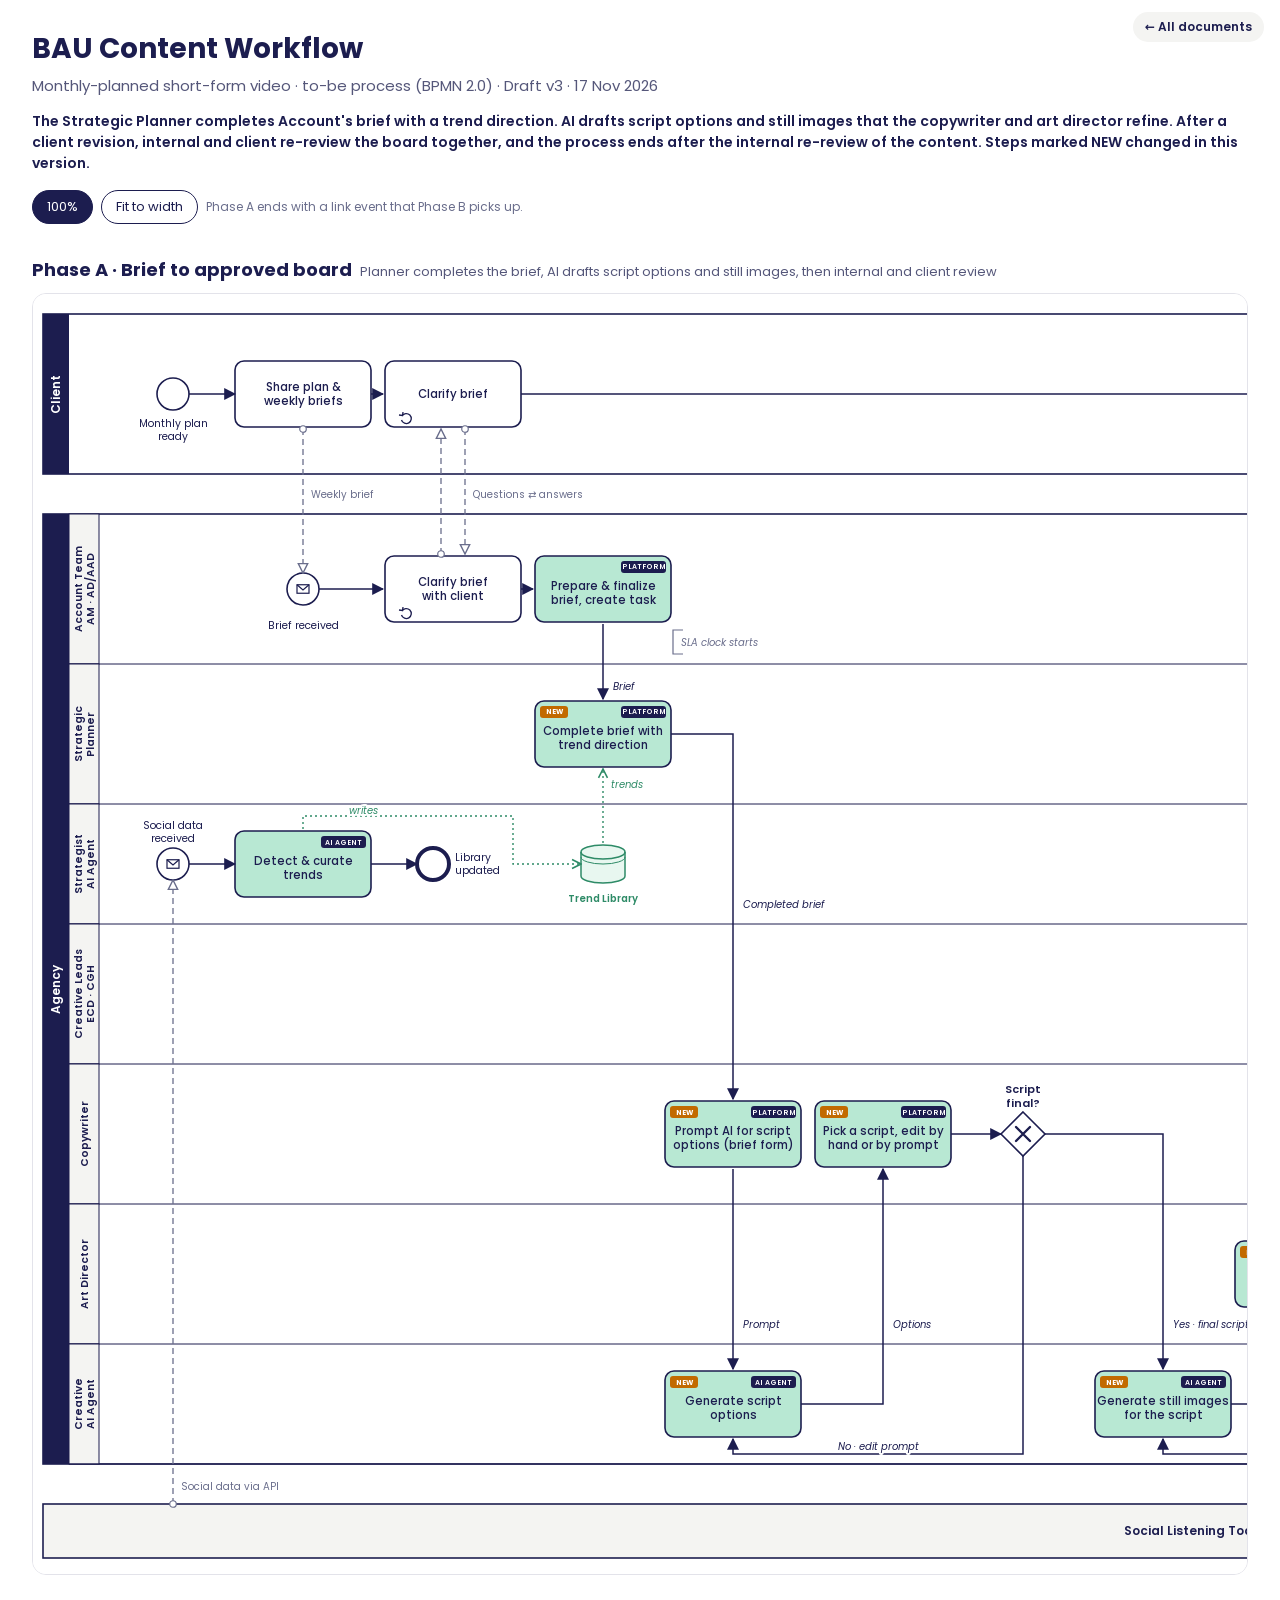
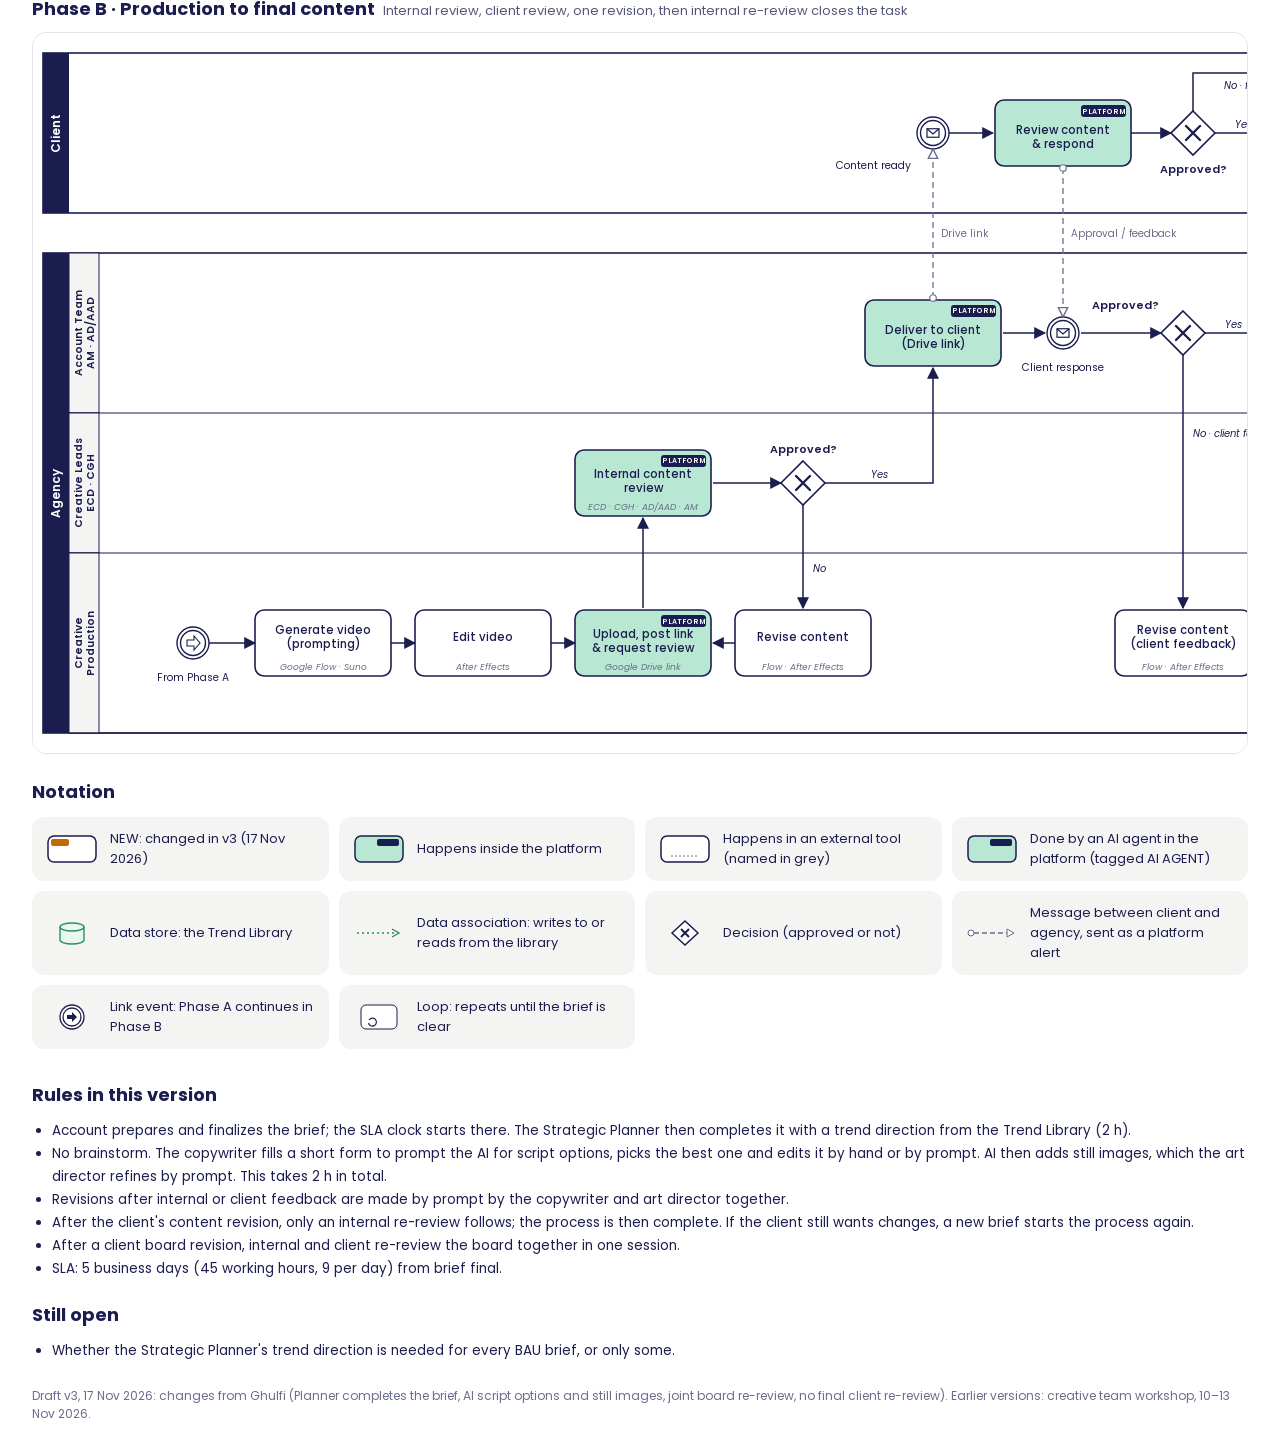
==== commit 0afcc87b: "9-hour business days; trendjacking SLA 2 business days (18 h) Co-Authored-By: Claude Opus 5.5 <norep" ====
--- a/bau-bpmn.html
+++ b/bau-bpmn.html
@@ -83,7 +83,7 @@
     <li>Revisions after internal or client feedback are made by prompt by the copywriter and art director together.</li>
     <li>After the client's content revision, only an internal re-review follows; the process is then complete. If the client still wants changes, a new brief starts the process again.</li>
     <li>After a client board revision, internal and client re-review the board together in one session.</li>
-    <li>SLA: 5 business days from brief final.</li>
+    <li>SLA: 5 business days (45 working hours, 9 per day) from brief final.</li>
   </ul>
   <h2 style="margin:20px 0 12px">Still open</h2>
   <ul class="q">
